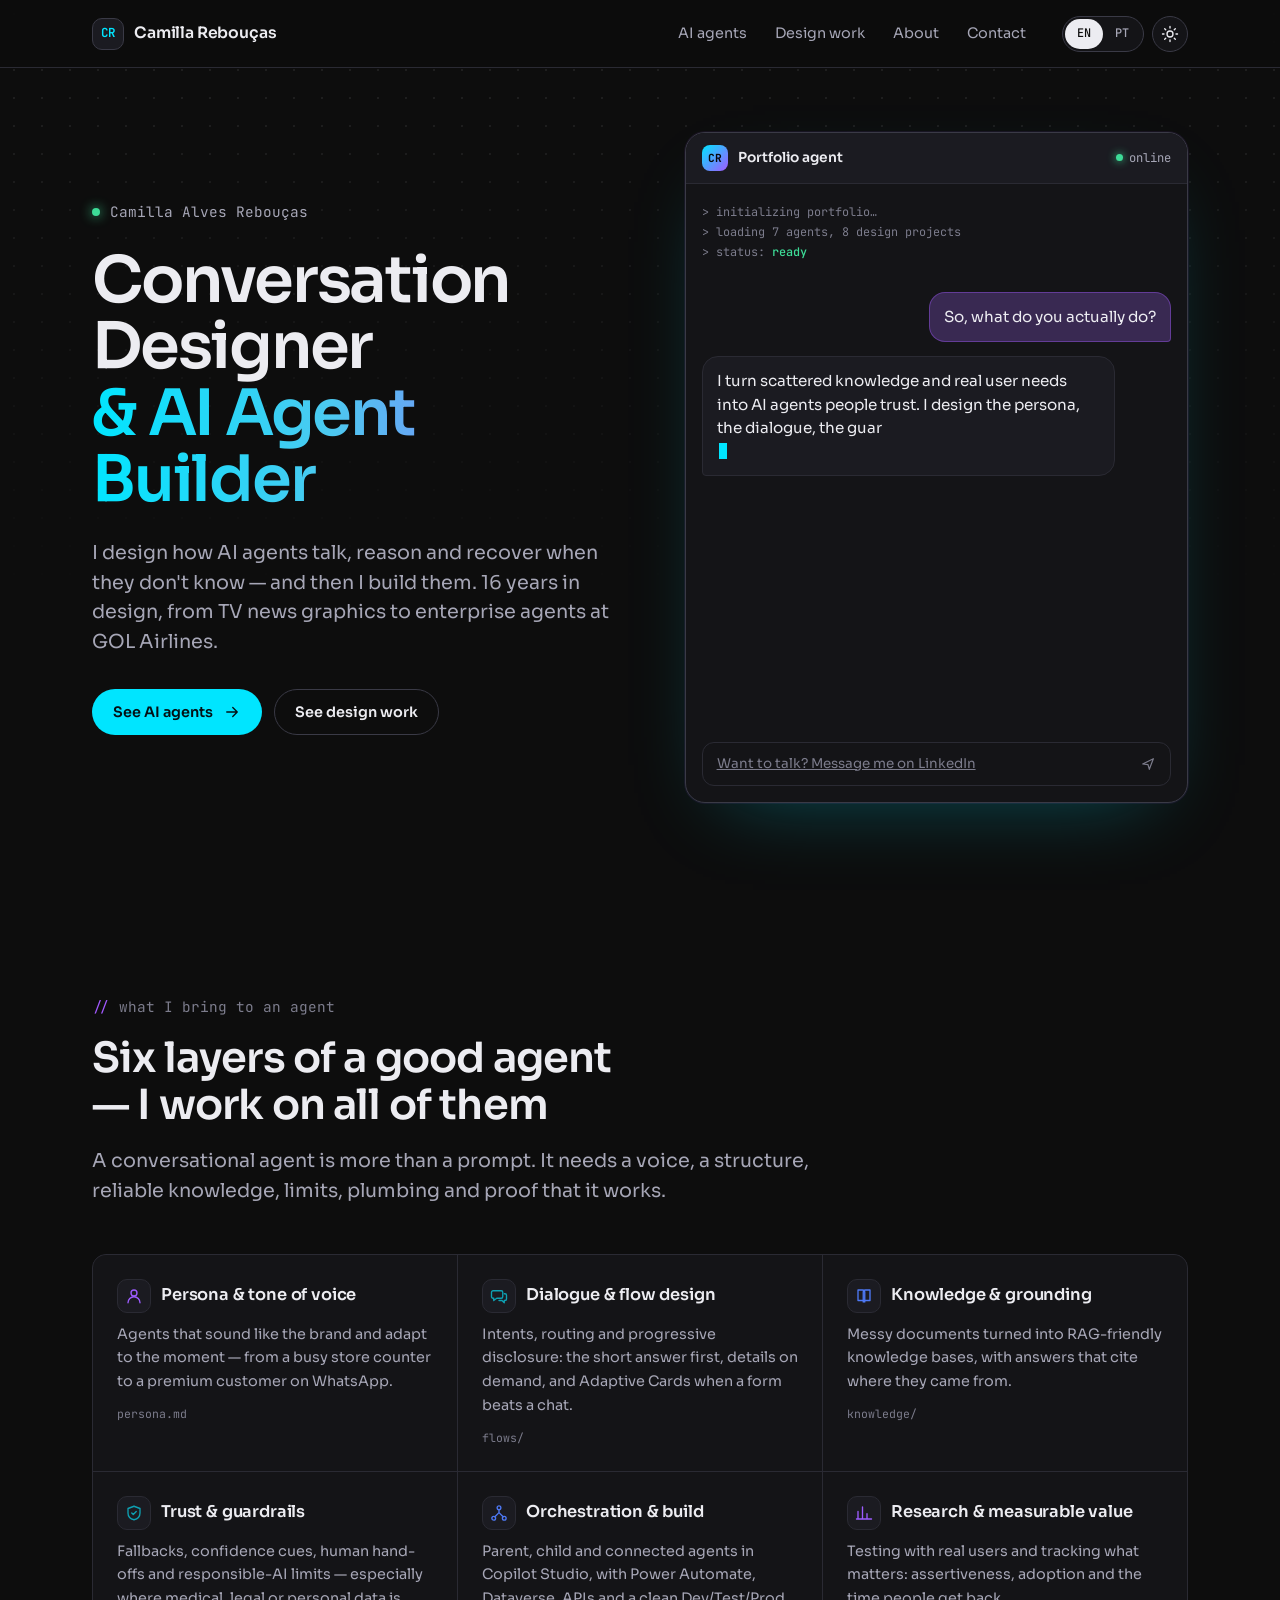
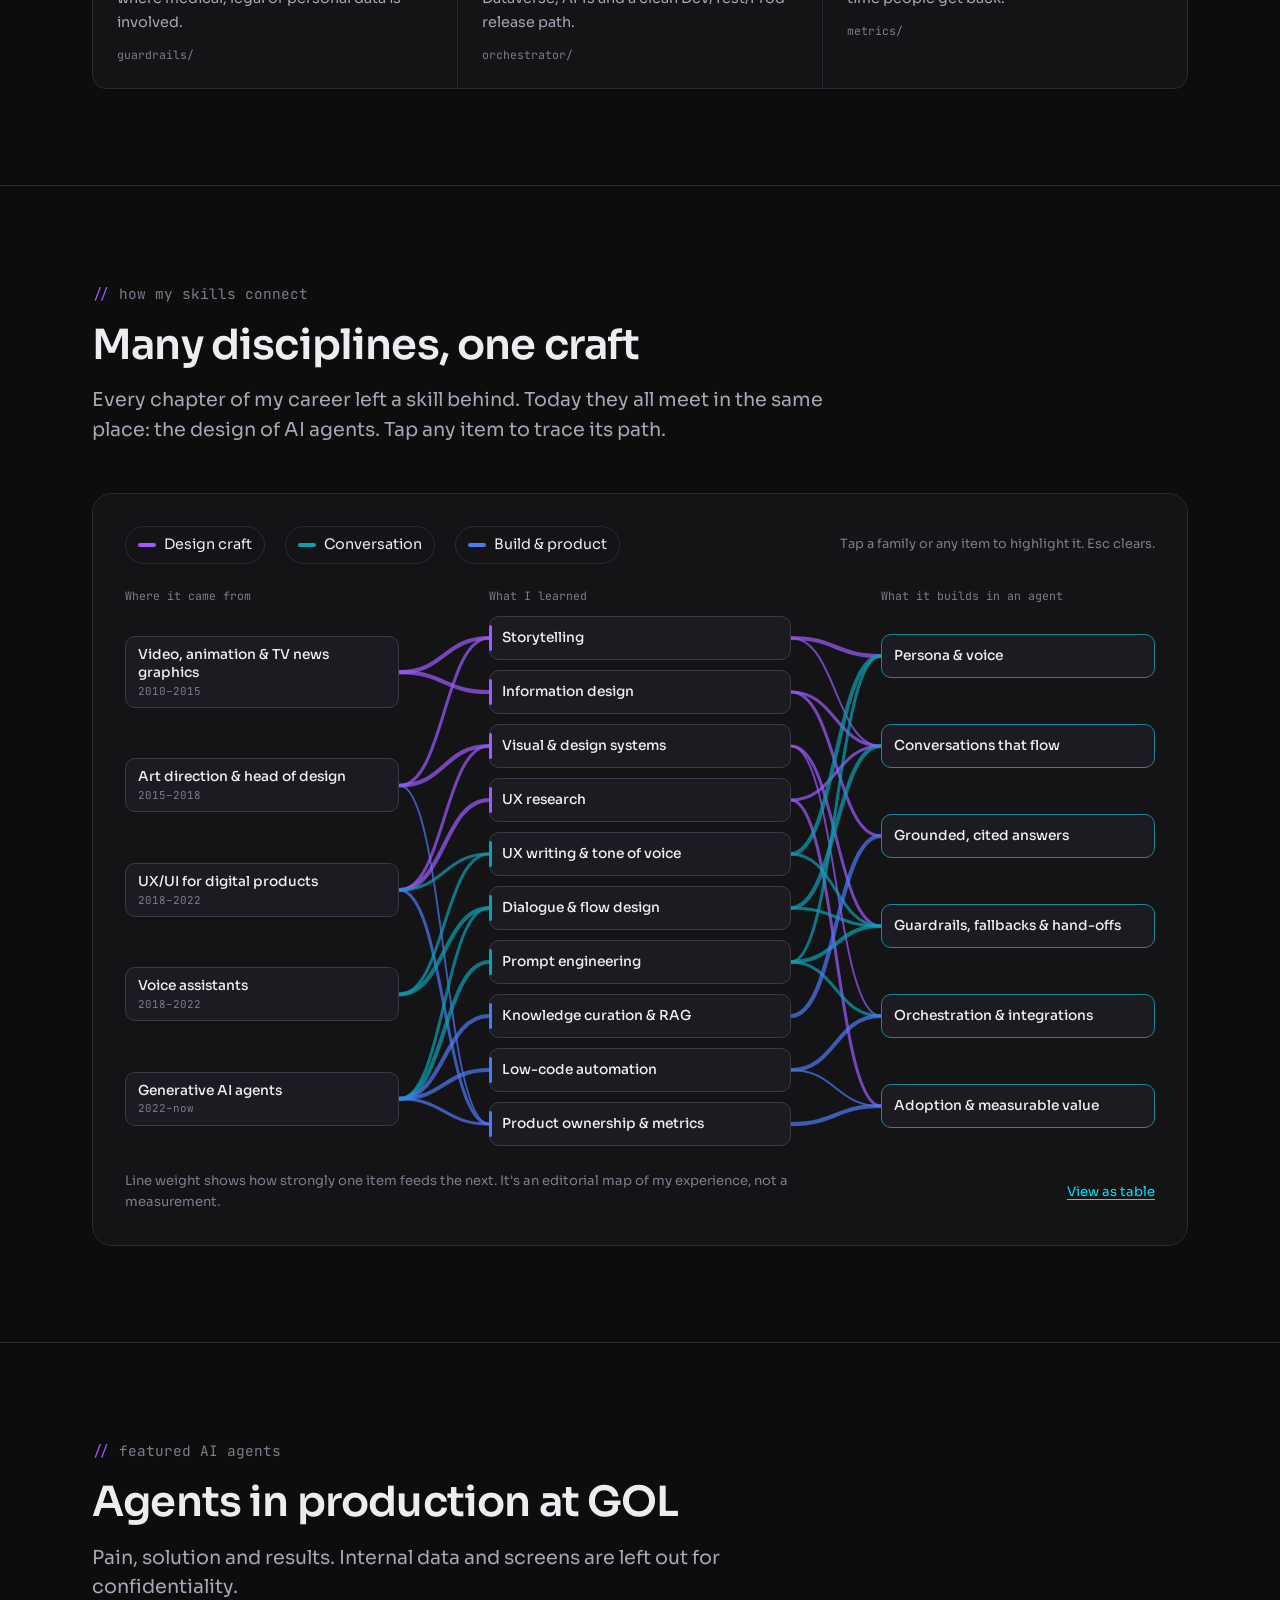
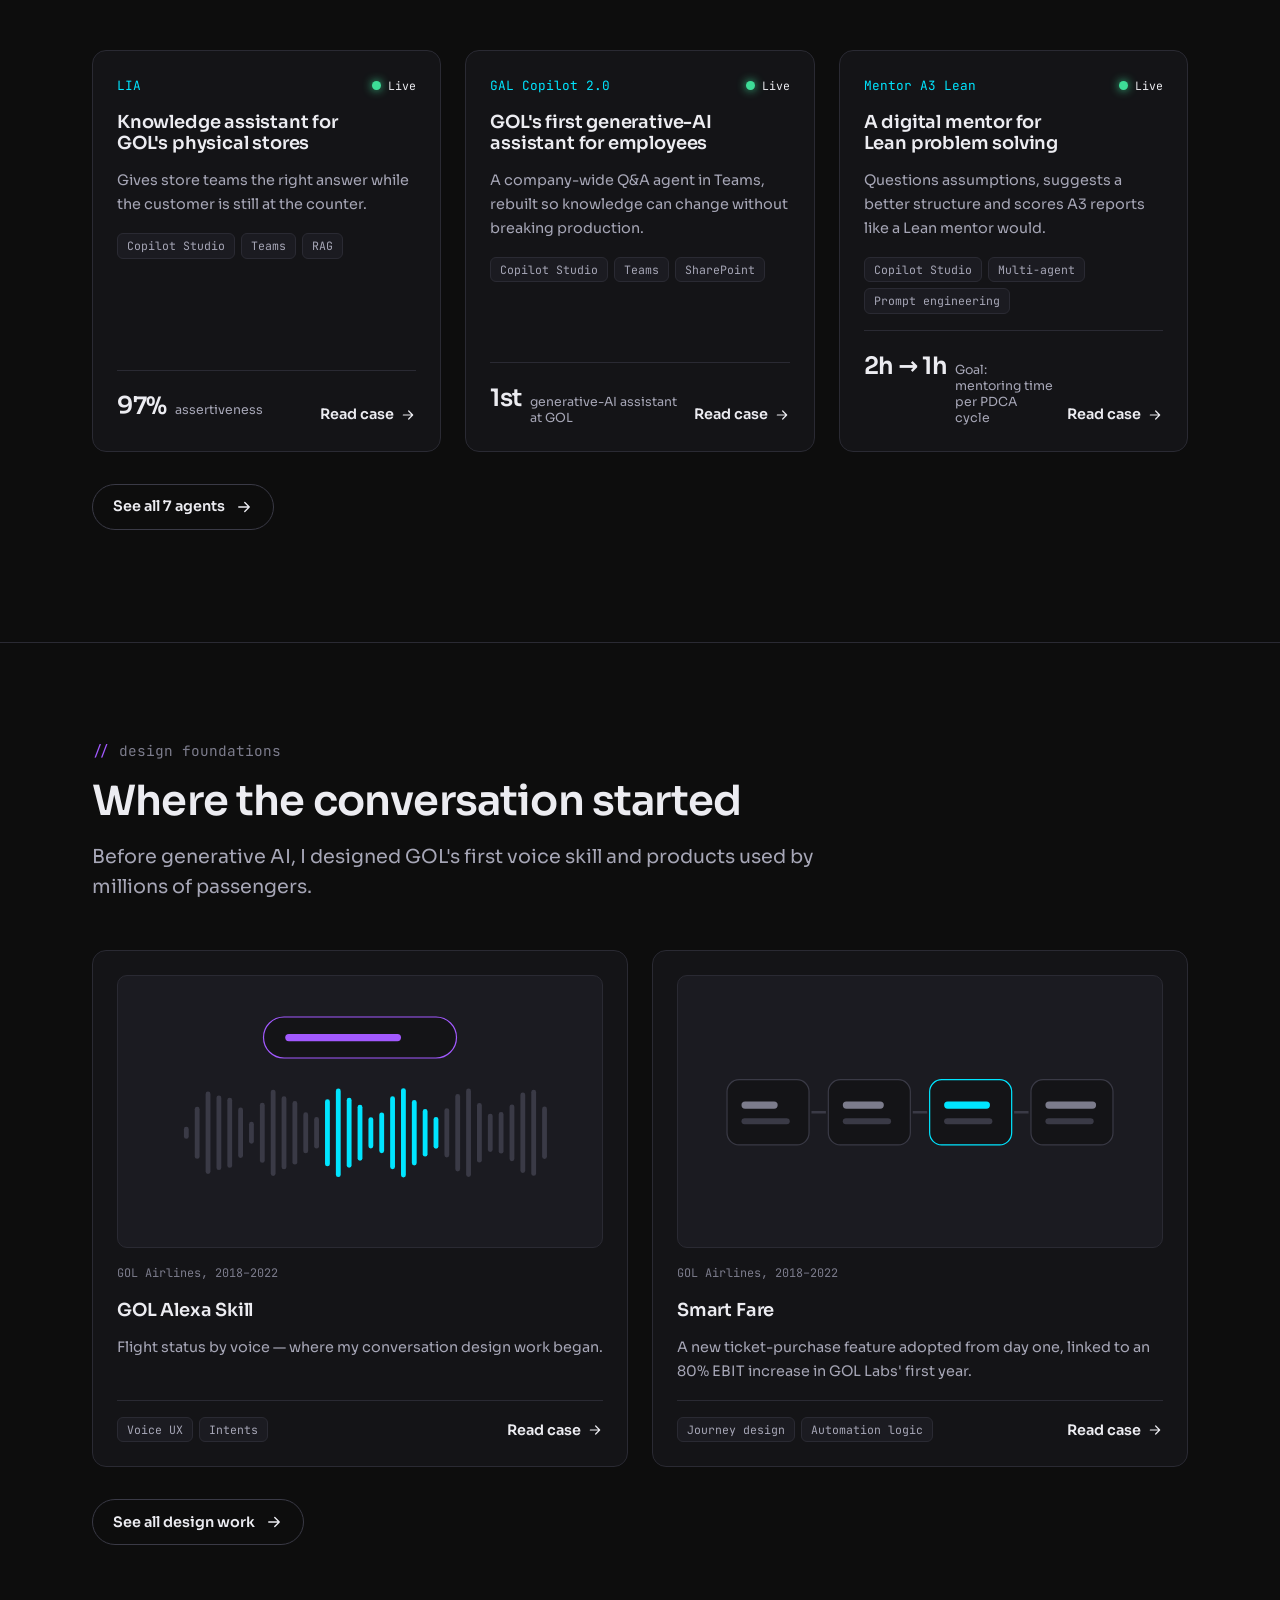
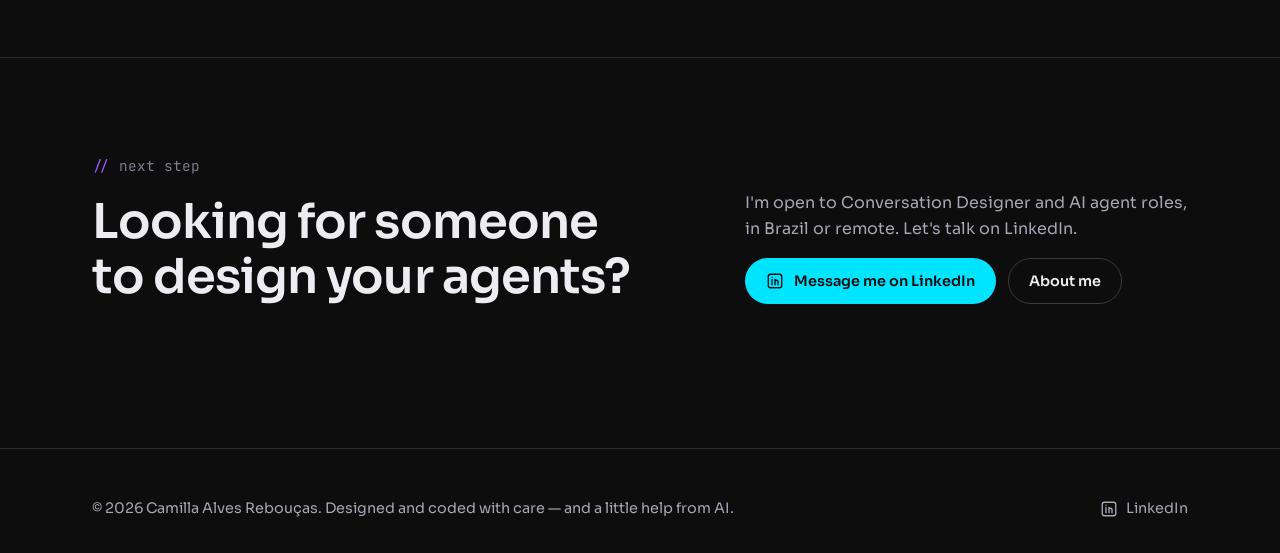
==== index.html @ d0b780d3 "Add files via upload" ====
<!doctype html>
<html lang="en">
<head>
  <meta charset="utf-8">
  <meta name="viewport" content="width=device-width, initial-scale=1">
  <title>Camilla Rebouças — Conversation Designer & AI Agent Builder</title>
  <meta name="description" content="Portfolio of Camilla Alves Rebouças: conversation design and enterprise AI agents — persona, dialogue, grounding, guardrails and measurable results.">
  <meta name="author" content="Camilla Alves Rebouças">
  <meta name="theme-color" content="#0D0D0D">
  <link rel="canonical" href="https://camomilla013.github.io/">
  <!-- Link preview (LinkedIn, WhatsApp, Slack) -->
  <meta property="og:type" content="website">
  <meta property="og:site_name" content="Camilla Rebouças">
  <meta property="og:title" content="Camilla Rebouças — Conversation Designer & AI Agent Builder">
  <meta property="og:description" content="Portfolio of Camilla Alves Rebouças: conversation design and enterprise AI agents — persona, dialogue, grounding, guardrails and measurable results.">
  <meta property="og:url" content="https://camomilla013.github.io/">
  <meta property="og:image" content="https://camomilla013.github.io/assets/img/og-image.png">
  <meta property="og:image:width" content="1200">
  <meta property="og:image:height" content="630">
  <meta name="twitter:card" content="summary_large_image">
  <link rel="icon" href="assets/img/favicon.svg" type="image/svg+xml">
  <link rel="preconnect" href="https://fonts.googleapis.com">
  <link rel="preconnect" href="https://fonts.gstatic.com" crossorigin>
  <link href="https://fonts.googleapis.com/css2?family=JetBrains+Mono:wght@400;500;600&family=Sora:wght@400;500;600;700&display=swap" rel="stylesheet">
  <link rel="stylesheet" href="assets/css/style.css">
  <!-- apply the saved theme before the page paints (dark is the default) -->
  <script>try{if(localStorage.getItem("theme")==="light")document.documentElement.dataset.theme="light"}catch(e){}</script>
</head>
<body data-page="home">
  <a class="skip-link" href="#main" data-i18n="ui.skip">Skip to content</a>
  <header id="site-header" class="site-header"></header>
  <main id="main">

    <!-- HERO: the portfolio introduces itself as a conversation -->
    <section class="hero" aria-labelledby="hero-title">
      <div class="container">
        <div>
          <p class="hero__name"><span class="dot" aria-hidden="true"></span>Camilla Alves Rebouças</p>
          <h1 id="hero-title"><span data-i18n="hero.l1">Conversation Designer</span> <span class="line2" data-i18n="hero.l2">&amp; AI Agent Builder</span></h1>
          <p class="hero__lede" data-i18n="hero.lede">I design how AI agents talk, reason and recover when they don't know — and then I build them. 16 years in design, from TV news graphics to enterprise agents at GOL Airlines.</p>
          <div class="btn-row">
            <a class="btn btn--primary" href="agents.html" data-internal><span data-i18n="hero.cta1">See AI agents</span> <svg aria-hidden="true" viewBox="0 0 24 24" fill="none" stroke="currentColor" stroke-width="1.8" stroke-linecap="round" stroke-linejoin="round"><use href="#i-arrow"/></svg></a>
            <a class="btn btn--ghost" href="work.html" data-internal><span data-i18n="hero.cta2">See design work</span></a>
          </div>
        </div>

        <div class="chat" role="figure" aria-labelledby="chat-caption">
          <p id="chat-caption" class="sr-only" data-i18n="chat.caption">A sample conversation in which the portfolio's agent introduces Camilla.</p>
          <div class="chat__bar">
            <span class="chat__avatar" aria-hidden="true">CR</span>
            <span class="chat__title" data-i18n="chat.title">Portfolio agent</span>
            <span class="chat__online" data-i18n="chat.online">online</span>
          </div>
          <div class="chat__body">
            <p class="chat__sys">&gt; <span data-i18n="chat.sys1">initializing portfolio…</span><br>&gt; <span data-i18n="chat.sys2">loading 7 agents, 8 design projects</span><br>&gt; status: <b>ready</b></p>
            <div class="msg msg--user" data-step="1"><p data-i18n="chat.q">So, what do you actually do?</p></div>
            <div class="msg msg--agent" data-step="2"><p data-stream data-i18n="chat.a">I turn scattered knowledge and real user needs into AI agents people trust. I design the persona, the dialogue, the guardrails and the metrics — then I build it in Copilot Studio.</p></div>
            <dl class="trace" data-step="3" aria-label="Conversation trace">
              <dt>intent</dt><dd>about_camilla</dd>
              <dt>confidence</dt><dd>0.97</dd>
              <dt data-i18n="chat.grounded">grounded in</dt><dd data-i18n="chat.groundedV">7 agents, 16 years of design</dd>
              <dt>fallback</dt><dd class="ok" data-i18n="chat.fallback">not needed ✓</dd>
            </dl>
          </div>
          <div class="chips" data-step="4" aria-label="Suggested replies" data-i18n-attr="aria-label:chat.chipsLabel">
            <a class="chip" href="agents.html" data-internal data-i18n="chat.chip1">Show me the agents</a>
            <a class="chip" href="#skills" data-i18n="chat.chip2">How do your skills connect?</a>
            <a class="chip" href="about.html" data-internal data-i18n="chat.chip3">Tell me your story</a>
          </div>
          <a class="chat__input" href="https://www.linkedin.com/in/careboucas" target="_blank" rel="noopener"><span data-i18n="chat.input">Want to talk? Message me on LinkedIn</span><svg aria-hidden="true" viewBox="0 0 24 24" fill="none" stroke="currentColor" stroke-width="1.8" stroke-linecap="round" stroke-linejoin="round"><use href="#i-send"/></svg></a>
        </div>
      </div>
    </section>

    <!-- WHAT I BRING -->
    <section class="section" aria-labelledby="caps-title">
      <div class="container">
        <div class="section-head">
          <span class="comment" data-i18n="caps.label">what I bring to an agent</span>
          <h2 id="caps-title" data-i18n="caps.title">Six layers of a good agent — I work on all of them</h2>
          <p data-i18n="caps.lede">A conversational agent is more than a prompt. It needs a voice, a structure, reliable knowledge, limits, plumbing and proof that it works.</p>
        </div>
        <div class="caps">
          <div class="cap">
            <div class="cap__head"><span class="cap__icon" style="color:var(--viz-craft)"><svg aria-hidden="true" viewBox="0 0 24 24" fill="none" stroke="currentColor" stroke-width="1.8" stroke-linecap="round" stroke-linejoin="round"><use href="#i-persona"/></svg></span><h3 data-i18n="cap.persona">Persona & tone of voice</h3></div>
            <p data-i18n="cap.persona.t">Agents that sound like the brand and adapt to the moment — from a busy store counter to a premium customer on WhatsApp.</p>
            <code>persona.md</code>
          </div>
          <div class="cap">
            <div class="cap__head"><span class="cap__icon" style="color:var(--viz-talk)"><svg aria-hidden="true" viewBox="0 0 24 24" fill="none" stroke="currentColor" stroke-width="1.8" stroke-linecap="round" stroke-linejoin="round"><use href="#i-dialog"/></svg></span><h3 data-i18n="cap.dialog">Dialogue & flow design</h3></div>
            <p data-i18n="cap.dialog.t">Intents, routing and progressive disclosure: the short answer first, details on demand, and Adaptive Cards when a form beats a chat.</p>
            <code>flows/</code>
          </div>
          <div class="cap">
            <div class="cap__head"><span class="cap__icon" style="color:var(--viz-build)"><svg aria-hidden="true" viewBox="0 0 24 24" fill="none" stroke="currentColor" stroke-width="1.8" stroke-linecap="round" stroke-linejoin="round"><use href="#i-book"/></svg></span><h3 data-i18n="cap.ground">Knowledge & grounding</h3></div>
            <p data-i18n="cap.ground.t">Messy documents turned into RAG-friendly knowledge bases, with answers that cite where they came from.</p>
            <code>knowledge/</code>
          </div>
          <div class="cap">
            <div class="cap__head"><span class="cap__icon" style="color:var(--viz-talk)"><svg aria-hidden="true" viewBox="0 0 24 24" fill="none" stroke="currentColor" stroke-width="1.8" stroke-linecap="round" stroke-linejoin="round"><use href="#i-shield"/></svg></span><h3 data-i18n="cap.trust">Trust & guardrails</h3></div>
            <p data-i18n="cap.trust.t">Fallbacks, confidence cues, human hand-offs and responsible-AI limits — especially where medical, legal or personal data is involved.</p>
            <code>guardrails/</code>
          </div>
          <div class="cap">
            <div class="cap__head"><span class="cap__icon" style="color:var(--viz-build)"><svg aria-hidden="true" viewBox="0 0 24 24" fill="none" stroke="currentColor" stroke-width="1.8" stroke-linecap="round" stroke-linejoin="round"><use href="#i-nodes"/></svg></span><h3 data-i18n="cap.orch">Orchestration & build</h3></div>
            <p data-i18n="cap.orch.t">Parent, child and connected agents in Copilot Studio, with Power Automate, Dataverse, APIs and a clean Dev/Test/Prod release path.</p>
            <code>orchestrator/</code>
          </div>
          <div class="cap">
            <div class="cap__head"><span class="cap__icon" style="color:var(--viz-craft)"><svg aria-hidden="true" viewBox="0 0 24 24" fill="none" stroke="currentColor" stroke-width="1.8" stroke-linecap="round" stroke-linejoin="round"><use href="#i-chart"/></svg></span><h3 data-i18n="cap.value">Research & measurable value</h3></div>
            <p data-i18n="cap.value.t">Testing with real users and tracking what matters: assertiveness, adoption and the time people get back.</p>
            <code>metrics/</code>
          </div>
        </div>
      </div>
    </section>

    <!-- SKILLS INFOGRAPHIC -->
    <section class="section" id="skills" aria-labelledby="skills-title">
      <div class="container">
        <div class="section-head">
          <span class="comment" data-i18n="skills.label">how my skills connect</span>
          <h2 id="skills-title" data-i18n="skills.title">Many disciplines, one craft</h2>
          <p data-i18n="skills.lede">Every chapter of my career left a skill behind. Today they all meet in the same place: the design of AI agents. Tap any item to trace its path.</p>
        </div>
        <div class="flow-wrap" id="skills-flow"></div>
      </div>
    </section>

    <!-- FEATURED AGENTS -->
    <section class="section" aria-labelledby="fa-title">
      <div class="container">
        <div class="section-head">
          <span class="comment" data-i18n="fa.label">featured AI agents</span>
          <h2 id="fa-title" data-i18n="fa.title">Agents in production at GOL</h2>
          <p data-i18n="fa.lede">Pain, solution and results. Internal data and screens are left out for confidentiality.</p>
        </div>
        <div class="grid grid--3" id="featured-agents"></div>
        <p style="margin-top:var(--s4)"><a class="btn btn--ghost" href="agents.html" data-internal><span data-i18n="fa.all">See all 7 agents</span> <svg aria-hidden="true" viewBox="0 0 24 24" fill="none" stroke="currentColor" stroke-width="1.8" stroke-linecap="round" stroke-linejoin="round"><use href="#i-arrow"/></svg></a></p>
      </div>
    </section>

    <!-- FEATURED DESIGN WORK -->
    <section class="section" aria-labelledby="fw-title">
      <div class="container">
        <div class="section-head">
          <span class="comment" data-i18n="fw.label">design foundations</span>
          <h2 id="fw-title" data-i18n="fw.title">Where the conversation started</h2>
          <p data-i18n="fw.lede">Before generative AI, I designed GOL's first voice skill and products used by millions of passengers.</p>
        </div>
        <div class="grid grid--2" id="featured-work"></div>
        <p style="margin-top:var(--s4)"><a class="btn btn--ghost" href="work.html" data-internal><span data-i18n="fw.all">See all design work</span> <svg aria-hidden="true" viewBox="0 0 24 24" fill="none" stroke="currentColor" stroke-width="1.8" stroke-linecap="round" stroke-linejoin="round"><use href="#i-arrow"/></svg></a></p>
      </div>
    </section>

    <!-- FINAL CTA -->
    <section class="section" aria-labelledby="cta-title">
      <div class="container cta-band">
        <div>
          <span class="comment" data-i18n="cta.label">next step</span>
          <h2 id="cta-title" data-i18n="cta.title">Looking for someone to design your agents?</h2>
        </div>
        <div>
          <p class="muted" data-i18n="cta.text">I'm open to Conversation Designer and AI agent roles, in Brazil or remote. Let's talk on LinkedIn.</p>
          <div class="btn-row">
            <a class="btn btn--primary" href="https://www.linkedin.com/in/careboucas" target="_blank" rel="noopener"><svg aria-hidden="true" viewBox="0 0 24 24" fill="none" stroke="currentColor" stroke-width="1.8" stroke-linecap="round" stroke-linejoin="round"><use href="#i-linkedin"/></svg> <span data-i18n="cta.btn">Message me on LinkedIn</span></a>
            <a class="btn btn--ghost" href="about.html" data-internal data-i18n="cta.about">About me</a>
          </div>
        </div>
      </div>
    </section>
  </main>
  <footer id="site-footer" class="site-footer"></footer>

  <script src="assets/js/data.js" defer></script>
  <script src="assets/js/i18n.js" defer></script>
  <script src="assets/js/skills-flow.js" defer></script>
  <script src="assets/js/main.js" defer></script>
</body>
</html>
---- assets/css/style.css ----
/* ==========================================================================
   Camilla Rebouças — Portfolio design system
   1. Tokens (color, type, spacing)   5. Chat / hero
   2. Base & typography               6. Cards & status
   3. Layout                          7. Data visualization
   4. Header, footer, buttons         8. Case pages, about, contact
   ========================================================================== */

/* 1. TOKENS ---------------------------------------------------------------- */
:root {
  color-scheme: dark;
  /* Surfaces */
  --bg: #0D0D0D;
  --surface: #141417;
  --surface-2: #1B1B21;
  --line: #2A2A33;
  --line-strong: #3A3A46;
  /* Ink */
  --text: #ECECF1;
  --muted: #A6A6B6;
  --faint: #7C7C8C;
  /* Neon accents (UI) */
  --blue: #4CC9F0;
  --purple: #A259FF;
  --cyan: #00E5FF;
  --accent: var(--cyan);
  --on-accent: #041014;
  /* Data-viz series (validated for color-vision deficiency) */
  --viz-craft: #9D5CFF;
  --viz-talk: #0EA0B2;
  --viz-build: #4E79F5;
  /* Status (always shown with a label and a shape) */
  --st-live: #3DDC97;
  --st-testing: #FFC857;
  --st-building: #8FA3FF;
  --st-planned: #A6A6B6;
  /* Glow */
  --glow: 0 0 0 1px rgba(0, 229, 255, .35), 0 0 28px -6px rgba(0, 229, 255, .45);
  --glow-purple: 0 0 0 1px rgba(162, 89, 255, .4), 0 0 28px -6px rgba(162, 89, 255, .5);

  /* Type */
  --font: "Sora", system-ui, -apple-system, "Segoe UI", sans-serif;
  --mono: "JetBrains Mono", ui-monospace, "Cascadia Code", Consolas, monospace;
  --fs-xs: .78rem;
  --fs-sm: .9rem;
  --fs-base: 1rem;
  --fs-md: 1.2rem;
  --fs-lg: 1.5rem;
  --fs-xl: clamp(1.9rem, 1.4rem + 2vw, 2.6rem);
  --fs-hero: clamp(2.3rem, 1.5rem + 3.6vw, 4rem);

  /* Spacing (8pt scale) */
  --s1: .5rem; --s2: 1rem; --s3: 1.5rem; --s4: 2rem; --s5: 3rem; --s6: 4rem; --s7: 6rem;
  --radius: 14px;
  --radius-sm: 8px;
  --maxw: 1160px;
  --header-h: 68px;
}

/* Light theme — chosen with the toggle, or by the OS when nothing was chosen */
:root[data-theme="light"] {
  color-scheme: light;
  --bg: #F5F6FA;
  --surface: #FFFFFF;
  --surface-2: #EEF0F6;
  --line: #DCDEE8;
  --line-strong: #C4C7D6;
  --text: #14141A;
  --muted: #4E5064;
  --faint: #6A6C80;
  --blue: #0A7EA8;
  --purple: #7B3FE0;
  --cyan: #00808F;
  --on-accent: #FFFFFF;
  --viz-craft: #7B3FE0;
  --viz-talk: #00919F;
  --viz-build: #3360E0;
  --st-live: #138A55;
  --st-testing: #A86A00;
  --st-building: #3D55C9;
  --st-planned: #6A6C80;
  --glow: 0 0 0 1px rgba(0, 128, 143, .35), 0 10px 30px -12px rgba(0, 128, 143, .35);
  --glow-purple: 0 0 0 1px rgba(123, 63, 224, .35), 0 10px 30px -12px rgba(123, 63, 224, .35);
}

/* 2. BASE ------------------------------------------------------------------ */
*, *::before, *::after { box-sizing: border-box; }
html { -webkit-text-size-adjust: 100%; scroll-behavior: smooth; scroll-padding-top: calc(var(--header-h) + 16px); }
body {
  margin: 0;
  background: var(--bg);
  color: var(--text);
  font-family: var(--font);
  font-size: var(--fs-base);
  line-height: 1.65;
  font-weight: 400;
  -webkit-font-smoothing: antialiased;
  text-rendering: optimizeLegibility;
}
/* faint dot grid — the "dashboard canvas" behind every page */
body::before {
  content: "";
  position: fixed; inset: 0; z-index: -1; pointer-events: none;
  background-image: radial-gradient(color-mix(in srgb, var(--text) 9%, transparent) 1px, transparent 1px);
  background-size: 28px 28px;
  mask-image: linear-gradient(to bottom, #000 0, transparent 70vh);
}
img, svg { display: block; max-width: 100%; }
a { color: inherit; }
p { margin: 0 0 var(--s2); max-width: 68ch; }
h1, h2, h3, h4 { margin: 0; line-height: 1.15; font-weight: 600; letter-spacing: -.02em; text-wrap: balance; }
h1 { font-size: var(--fs-hero); letter-spacing: -.035em; line-height: 1.04; }
h2 { font-size: var(--fs-xl); }
h3 { font-size: var(--fs-md); letter-spacing: -.01em; }
code, .mono { font-family: var(--mono); font-size: .88em; }
::selection { background: color-mix(in srgb, var(--cyan) 35%, transparent); }
:focus-visible { outline: 2px solid var(--cyan); outline-offset: 3px; border-radius: 4px; }
.sr-only { position: absolute; width: 1px; height: 1px; overflow: hidden; clip: rect(0 0 0 0); white-space: nowrap; }
.skip-link { position: absolute; left: 16px; top: -60px; z-index: 100; background: var(--cyan); color: var(--on-accent); padding: 8px 14px; border-radius: 8px; font-weight: 600; text-decoration: none; }
.skip-link:focus { top: 12px; }
.muted { color: var(--muted); }

/* 3. LAYOUT ---------------------------------------------------------------- */
.container { width: 100%; max-width: var(--maxw); margin-inline: auto; padding-inline: 16px; }
@media (min-width: 720px) { .container { padding-inline: 32px; } }
main { display: block; }
.section { padding-block: var(--s6); }
.section + .section { border-top: 1px solid var(--line); }
@media (min-width: 900px) { .section { padding-block: var(--s7); } }

.section-head { margin-bottom: var(--s5); max-width: 760px; }
.section-head h2 { margin-bottom: var(--s2); }
.section-head p { color: var(--muted); font-size: var(--fs-md); line-height: 1.55; margin: 0; }
/* code-comment section label (from the brief) */
.comment {
  display: block; margin-bottom: var(--s2);
  font-family: var(--mono); font-size: var(--fs-sm); color: var(--faint);
}
.comment::before { content: "// "; color: var(--purple); }

.grid { display: grid; gap: var(--s3); }
@media (min-width: 720px) { .grid--2 { grid-template-columns: repeat(2, 1fr); } .grid--3 { grid-template-columns: repeat(2, 1fr); } }
@media (min-width: 1000px) { .grid--3 { grid-template-columns: repeat(3, 1fr); } }

.page-hero { padding-top: calc(var(--s6) + 8px); padding-bottom: var(--s5); }
.page-hero h1 { font-size: clamp(2.1rem, 1.5rem + 2.6vw, 3.4rem); margin-bottom: var(--s3); max-width: 18ch; }
.page-hero p { font-size: var(--fs-md); color: var(--muted); max-width: 60ch; }

/* 4. HEADER / FOOTER / BUTTONS -------------------------------------------- */
.site-header {
  position: sticky; top: 0; z-index: 50;
  height: var(--header-h);
  background: color-mix(in srgb, var(--bg) 82%, transparent);
  backdrop-filter: blur(14px) saturate(140%);
  -webkit-backdrop-filter: blur(14px) saturate(140%);
  border-bottom: 1px solid var(--line);
}
.site-header .container { height: 100%; display: flex; align-items: center; gap: var(--s3); }
.brand { display: inline-flex; align-items: center; gap: 10px; text-decoration: none; font-weight: 600; letter-spacing: -.01em; white-space: nowrap; }
.brand__mark {
  width: 32px; height: 32px; border-radius: 10px; display: grid; place-items: center;
  font-family: var(--mono); font-size: .78rem; font-weight: 600;
  background: var(--surface-2); border: 1px solid var(--line-strong); color: var(--cyan);
}
.brand__name { font-size: .98rem; }
.nav { margin-left: auto; display: flex; align-items: center; gap: 4px; }
.nav a {
  position: relative; text-decoration: none; color: var(--muted); font-size: var(--fs-sm);
  padding: 8px 12px; border-radius: 8px; transition: color .2s, background .2s;
}
.nav a:hover { color: var(--text); background: var(--surface-2); }
.nav a[aria-current="page"] { color: var(--text); }
.nav a[aria-current="page"]::after {
  content: ""; position: absolute; left: 12px; right: 12px; bottom: 2px; height: 2px; border-radius: 2px;
  background: var(--cyan); box-shadow: 0 0 10px var(--cyan);
}
.header-tools { display: flex; align-items: center; gap: 8px; }
.seg {
  display: inline-flex; border: 1px solid var(--line-strong); border-radius: 999px; padding: 2px; background: var(--surface);
}
.seg button {
  font: 500 .74rem/1 var(--mono); color: var(--muted); background: none; border: 0; cursor: pointer;
  padding: 7px 10px; border-radius: 999px; min-width: 38px; min-height: 30px;
}
.seg button[aria-pressed="true"] { background: var(--text); color: var(--bg); }
.icon-btn {
  width: 36px; height: 36px; display: grid; place-items: center; cursor: pointer;
  border: 1px solid var(--line-strong); border-radius: 999px; background: var(--surface); color: var(--text);
}
.icon-btn:hover { border-color: var(--cyan); }
.icon-btn svg { width: 18px; height: 18px; }
.menu-btn { display: none; }

@media (max-width: 860px) {
  .menu-btn { display: grid; }
  .nav {
    position: fixed; inset: var(--header-h) 0 auto 0; margin: 0;
    flex-direction: column; align-items: stretch; gap: 0;
    padding: 8px 16px 20px; background: var(--bg); border-bottom: 1px solid var(--line);
    transform: translateY(-8px); opacity: 0; visibility: hidden; transition: .2s ease;
  }
  .nav.is-open { transform: none; opacity: 1; visibility: visible; }
  .nav a { padding: 14px 8px; font-size: var(--fs-base); border-bottom: 1px solid var(--line); border-radius: 0; }
  .nav a[aria-current="page"]::after { left: 8px; right: auto; width: 24px; bottom: 6px; }
  .header-tools { margin-left: auto; }
}
@media (max-width: 380px) { .brand__name { display: none; } }

.site-footer { border-top: 1px solid var(--line); padding-block: var(--s5) var(--s4); margin-top: var(--s5); color: var(--muted); font-size: var(--fs-sm); }
.site-footer .container { display: flex; flex-wrap: wrap; gap: var(--s3); align-items: center; justify-content: space-between; }
.site-footer p { margin: 0; }
.footer-links { display: flex; gap: var(--s2); flex-wrap: wrap; }
.footer-links a { text-decoration: none; display: inline-flex; gap: 8px; align-items: center; }
.footer-links a:hover { color: var(--cyan); }
.footer-links svg { width: 18px; height: 18px; }

.btn {
  display: inline-flex; align-items: center; justify-content: center; gap: 10px;
  min-height: 46px; padding: 12px 20px; border-radius: 999px;
  font: 600 var(--fs-sm)/1 var(--font); text-decoration: none; cursor: pointer;
  border: 1px solid transparent; transition: box-shadow .2s, transform .2s, border-color .2s, background .2s;
}
.btn svg { width: 18px; height: 18px; flex: none; }
.btn--primary { background: var(--cyan); color: var(--on-accent); }
.btn--primary:hover { box-shadow: 0 0 0 4px color-mix(in srgb, var(--cyan) 22%, transparent), 0 0 30px -4px var(--cyan); }
.btn--ghost { border-color: var(--line-strong); color: var(--text); background: transparent; }
.btn--ghost:hover { border-color: var(--purple); box-shadow: var(--glow-purple); }
.btn-row { display: flex; flex-wrap: wrap; gap: 12px; }

.tag {
  display: inline-flex; align-items: center; font-family: var(--mono); font-size: .72rem; line-height: 1;
  padding: 6px 9px; border-radius: 6px; color: var(--muted); background: var(--surface-2); border: 1px solid var(--line);
}
.tags { display: flex; flex-wrap: wrap; gap: 6px; }

/* 5. CHAT HERO ------------------------------------------------------------- */
.hero { padding-block: var(--s5) var(--s6); }
.hero .container { display: grid; gap: var(--s5); align-items: center; }
@media (min-width: 960px) {
  .hero { padding-block: var(--s6) var(--s7); }
  .hero .container { grid-template-columns: 1.05fr 1fr; gap: var(--s6); }
}
.hero__name { font-family: var(--mono); font-size: var(--fs-sm); color: var(--muted); margin-bottom: var(--s3); display: flex; align-items: center; gap: 10px; }
.hero__name .dot { width: 8px; height: 8px; border-radius: 50%; background: var(--st-live); box-shadow: 0 0 12px var(--st-live); }
.hero h1 { margin-bottom: var(--s3); }
.hero h1 .line2 {
  display: block;
  background: linear-gradient(90deg, var(--cyan), var(--blue) 45%, var(--purple));
  -webkit-background-clip: text; background-clip: text; color: transparent;
}
.hero__lede { font-size: var(--fs-md); color: var(--muted); max-width: 46ch; margin-bottom: var(--s4); line-height: 1.55; }

.chat {
  position: relative;
  background: var(--surface); border: 1px solid var(--line-strong); border-radius: 20px;
  box-shadow: 0 30px 80px -40px rgba(0, 229, 255, .35), 0 0 0 1px rgba(162, 89, 255, .08);
  overflow: hidden;
}
.chat__bar {
  display: flex; align-items: center; gap: 10px; padding: 12px 16px;
  border-bottom: 1px solid var(--line); background: var(--surface-2);
  font-family: var(--mono); font-size: .76rem; color: var(--muted);
}
.chat__avatar { width: 26px; height: 26px; border-radius: 8px; background: linear-gradient(135deg, var(--cyan), var(--purple)); display: grid; place-items: center; color: #08080B; font-weight: 700; font-size: .7rem; }
.chat__title { color: var(--text); font-family: var(--font); font-weight: 600; font-size: .86rem; }
.chat__online { margin-left: auto; display: inline-flex; align-items: center; gap: 6px; }
.chat__online::before { content: ""; width: 7px; height: 7px; border-radius: 50%; background: var(--st-live); box-shadow: 0 0 8px var(--st-live); }
.chat__body { padding: 18px 16px 8px; display: flex; flex-direction: column; gap: 14px; min-height: 360px; }
.chat__sys { font-family: var(--mono); font-size: .74rem; color: var(--faint); line-height: 1.7; }
.chat__sys b { color: var(--st-live); font-weight: 500; }
.msg { max-width: 88%; padding: 12px 14px; border-radius: 16px; font-size: .95rem; line-height: 1.55; }
.msg p { margin: 0; }
.msg--user { align-self: flex-end; background: color-mix(in srgb, var(--purple) 22%, var(--surface-2)); border: 1px solid color-mix(in srgb, var(--purple) 40%, transparent); border-bottom-right-radius: 4px; }
.msg--agent { align-self: flex-start; background: var(--surface-2); border: 1px solid var(--line); border-bottom-left-radius: 4px; }
.caret { display: inline-block; width: 8px; height: 1.05em; margin-left: 2px; vertical-align: -2px; background: var(--cyan); animation: blink 1s steps(1) infinite; }
@keyframes blink { 50% { opacity: 0; } }
.trace {
  font-family: var(--mono); font-size: .72rem; color: var(--muted);
  border: 1px dashed var(--line-strong); border-radius: 10px; padding: 10px 12px;
  display: grid; grid-template-columns: auto 1fr; gap: 2px 12px; align-self: stretch;
}
.trace dt { color: var(--faint); }
.trace dd { margin: 0; color: var(--text); }
.trace .ok { color: var(--st-live); }
.chips { display: flex; flex-wrap: wrap; gap: 8px; padding: 6px 16px 18px; }
.chip {
  display: inline-flex; align-items: center; gap: 8px; text-decoration: none;
  font-size: .84rem; font-weight: 500; padding: 9px 14px; border-radius: 999px; min-height: 40px;
  border: 1px solid color-mix(in srgb, var(--cyan) 55%, transparent); color: var(--text);
  background: color-mix(in srgb, var(--cyan) 8%, transparent);
  transition: background .2s, box-shadow .2s;
}
.chip:hover { background: color-mix(in srgb, var(--cyan) 18%, transparent); box-shadow: var(--glow); }
.chat [data-step] { transition: opacity .35s ease, transform .35s ease; }
.chat [data-step].is-hidden { opacity: 0; transform: translateY(6px); }
.chat__input {
  display: flex; align-items: center; gap: 10px; margin: 0 16px 16px; padding: 10px 14px;
  border: 1px solid var(--line); border-radius: 12px; color: var(--faint); font-size: .84rem;
}
.chat__input span { flex: 1; }
.chat__input svg { width: 16px; height: 16px; }

/* 6. CARDS & STATUS -------------------------------------------------------- */
.card {
  position: relative; display: flex; flex-direction: column; gap: var(--s2);
  padding: var(--s3); border-radius: var(--radius);
  background: var(--surface); border: 1px solid var(--line);
  text-decoration: none; color: inherit;
  transition: border-color .25s, box-shadow .25s, transform .25s;
}
a.card:hover { border-color: color-mix(in srgb, var(--cyan) 60%, transparent); box-shadow: var(--glow); transform: translateY(-2px); }
a.card:hover .card__go { color: var(--cyan); transform: translateX(3px); }
.card h3 { font-size: 1.12rem; }
.card p { color: var(--muted); font-size: var(--fs-sm); margin: 0; }
.card__top { display: flex; align-items: center; justify-content: space-between; gap: 12px; }
.card__name { font-family: var(--mono); font-size: .8rem; color: var(--cyan); }
.card__foot { margin-top: auto; display: flex; align-items: flex-end; justify-content: space-between; gap: 12px; padding-top: var(--s2); border-top: 1px solid var(--line); }
.card__go { font-size: var(--fs-sm); font-weight: 600; white-space: nowrap; flex: none; display: inline-flex; align-items: center; gap: 6px; transition: transform .2s, color .2s; }
.card__go svg { width: 16px; height: 16px; }
.card__kpi { display: flex; align-items: baseline; gap: 8px; }
.card__kpi b { white-space: nowrap; font-size: 1.5rem; font-weight: 600; letter-spacing: -.02em; }
.card__kpi span { font-size: .78rem; color: var(--muted); line-height: 1.3; max-width: 22ch; }
.card__meta { font-family: var(--mono); font-size: .74rem; color: var(--faint); }

.status { display: inline-flex; align-items: center; gap: 7px; font-family: var(--mono); font-size: .72rem; white-space: nowrap; color: var(--text); }
.status::before { content: ""; width: 9px; height: 9px; border-radius: 50%; flex: none; }
.status--live::before { background: var(--st-live); box-shadow: 0 0 10px var(--st-live); animation: pulse 2.4s ease-in-out infinite; }
.status--testing::before { background: linear-gradient(90deg, var(--st-testing) 50%, transparent 50%); border: 1.5px solid var(--st-testing); }
.status--building::before { border: 1.5px solid var(--st-building); }
.status--planned::before { border: 1.5px dashed var(--st-planned); }
@keyframes pulse { 50% { box-shadow: 0 0 2px var(--st-live); } }

/* Project card thumbnail (SVG generated in JS) */
.thumb { aspect-ratio: 16 / 9; border-radius: 10px; background: var(--surface-2); border: 1px solid var(--line); overflow: hidden; }
.thumb svg { width: 100%; height: 100%; }

/* capability rows on home */
.caps { display: grid; gap: 1px; background: var(--line); border: 1px solid var(--line); border-radius: var(--radius); overflow: hidden; }
@media (min-width: 720px) { .caps { grid-template-columns: repeat(2, 1fr); } }
@media (min-width: 1000px) { .caps { grid-template-columns: repeat(3, 1fr); } }
.cap { background: var(--surface); padding: var(--s3); display: flex; flex-direction: column; gap: 10px; }
.cap__head { display: flex; align-items: center; gap: 10px; }
.cap__head h3 { font-size: 1.02rem; }
.cap__icon { width: 34px; height: 34px; border-radius: 10px; display: grid; place-items: center; background: var(--surface-2); border: 1px solid var(--line); flex: none; }
.cap__icon svg { width: 18px; height: 18px; }
.cap p { color: var(--muted); font-size: var(--fs-sm); margin: 0; }
.cap code { font-size: .72rem; color: var(--faint); }

/* 7. DATA VISUALIZATION ---------------------------------------------------- */
/* 7a. Skills flow */
.flow-wrap { background: var(--surface); border: 1px solid var(--line); border-radius: 20px; padding: var(--s3) 12px; }
@media (min-width: 720px) { .flow-wrap { padding: var(--s4); } }
.flow-legend { display: flex; flex-wrap: wrap; gap: 8px 20px; align-items: center; margin-bottom: var(--s3); font-size: var(--fs-sm); color: var(--muted); }
.flow-legend button {
  display: inline-flex; align-items: center; gap: 8px; cursor: pointer; font: inherit; color: var(--text);
  background: none; border: 1px solid var(--line); border-radius: 999px; padding: 6px 12px; min-height: 36px;
}
.flow-legend button[aria-pressed="true"] { border-color: var(--text); }
.flow-legend i { width: 18px; height: 4px; border-radius: 2px; display: inline-block; }
.flow-legend .flow-hint { font-size: .8rem; color: var(--faint); margin-left: auto; }
.flow { position: relative; display: grid; grid-template-columns: 1fr 1.1fr 1fr; gap: clamp(28px, 7vw, 120px); }
.flow svg.flow__links { position: absolute; inset: 0; width: 100%; height: 100%; overflow: visible; pointer-events: none; z-index: 0; }
.flow__col { position: relative; z-index: 1; display: flex; flex-direction: column; justify-content: space-around; gap: 10px; }
.flow__titles { margin-bottom: 12px; font-family: var(--mono); font-size: .72rem; color: var(--faint); line-height: 1.4; }
.flow__node {
  position: relative; text-align: left; cursor: pointer;
  font: 500 .86rem/1.3 var(--font); color: var(--text);
  background: var(--surface-2); border: 1px solid var(--line-strong); border-radius: 10px;
  padding: 9px 12px; min-height: 44px; transition: border-color .2s, opacity .25s, box-shadow .2s;
}
.flow__node small { display: block; font-family: var(--mono); font-size: .68rem; color: var(--faint); font-weight: 400; margin-top: 2px; }
.flow__node[data-cluster]::before { content: ""; position: absolute; left: -1px; top: 8px; bottom: 8px; width: 3px; border-radius: 3px; background: var(--c); }
.flow__node[data-cluster="craft"] { --c: var(--viz-craft); }
.flow__node[data-cluster="talk"] { --c: var(--viz-talk); }
.flow__node[data-cluster="build"] { --c: var(--viz-build); }
.flow__node.is-outcome { border-color: color-mix(in srgb, var(--cyan) 45%, var(--line-strong)); }
.flow__node:hover, .flow__node.is-active { border-color: var(--text); }
.flow.is-focus .flow__node:not(.is-lit) { opacity: .28; }
.flow path { fill: none; stroke-linecap: round; transition: opacity .25s, stroke-width .25s; }
.flow.is-focus path:not(.is-lit) { opacity: .06; }
.flow path.draw { stroke-dasharray: var(--len); stroke-dashoffset: var(--len); }
.flow.is-visible path.draw { animation: draw 1.6s cubic-bezier(.6,.1,.2,1) forwards; animation-delay: var(--d, 0s); }
@keyframes draw { to { stroke-dashoffset: 0; } }
.flow-caption { margin-top: var(--s3); display: flex; flex-wrap: wrap; justify-content: space-between; gap: 12px; font-size: .82rem; color: var(--faint); }
.flow-caption p { margin: 0; max-width: 70ch; }
.link-btn { font: inherit; color: var(--cyan); background: none; border: 0; padding: 0; cursor: pointer; text-decoration: underline; text-underline-offset: 3px; }
.flow-table { width: 100%; border-collapse: collapse; font-size: var(--fs-sm); margin-top: var(--s3); }
.flow-table th, .flow-table td { text-align: left; padding: 10px 8px; border-bottom: 1px solid var(--line); vertical-align: top; }
.flow-table th { font-family: var(--mono); font-size: .74rem; color: var(--faint); font-weight: 500; }
@media (max-width: 640px) {
  .flow { gap: 18px; }
  .flow__node { font-size: .72rem; padding: 7px 8px 7px 9px; min-height: 40px; border-radius: 8px; }
  .flow__node small { display: none; }
  .flow__titles { font-size: .64rem; }
  .flow-legend .flow-hint { margin-left: 0; width: 100%; }
}

/* 7b. Agent lifecycle (agents page) */
.lifecycle { background: var(--surface); border: 1px solid var(--line); border-radius: 20px; padding: var(--s3); }
.lifecycle__head, .lifecycle__row { display: grid; grid-template-columns: minmax(130px, 1.1fr) 3fr; gap: 14px; align-items: center; }
.lifecycle__head { font-family: var(--mono); font-size: .7rem; color: var(--faint); padding-bottom: 10px; border-bottom: 1px solid var(--line); }
.lifecycle__stages { display: grid; grid-template-columns: repeat(5, 1fr); gap: 2px; }
.lifecycle__row { padding-block: 12px; border-bottom: 1px solid var(--line); text-decoration: none; }
.lifecycle__row:last-child { border-bottom: 0; }
.lifecycle__row:hover .lifecycle__name { color: var(--cyan); }
.lifecycle__name { font-weight: 600; font-size: .9rem; line-height: 1.25; transition: color .2s; }
.lifecycle__bar { display: grid; grid-template-columns: repeat(5, 1fr); gap: 2px; height: 14px; }
.lifecycle__bar i { border-radius: 2px; background: var(--surface-2); border: 1px solid var(--line); }
.lifecycle__bar i.on { background: color-mix(in srgb, var(--cyan) 38%, var(--surface-2)); border-color: transparent; transform-origin: left; }
.lifecycle__bar i.on:last-of-type { border-radius: 2px 4px 4px 2px; }
.lifecycle__bar i.now { background: var(--cyan); box-shadow: 0 0 12px var(--cyan); }
.lifecycle.is-visible .lifecycle__bar i.on { animation: grow .5s ease-out both; animation-delay: calc(var(--i) * 90ms); }
@keyframes grow { from { transform: scaleX(0); } }
.lifecycle__label { grid-column: 2; font-family: var(--mono); font-size: .7rem; color: var(--muted); margin-top: 6px; }
@media (max-width: 640px) {
  .lifecycle { padding: var(--s2); }
  .lifecycle__head { display: none; }
  .lifecycle__row { grid-template-columns: 1fr; gap: 8px; }
  .lifecycle__label { grid-column: 1; margin-top: 0; }
}

/* 7c. Metrics */
.metrics { display: grid; gap: 12px; grid-template-columns: repeat(auto-fit, minmax(160px, 1fr)); }
.metric { background: var(--surface); border: 1px solid var(--line); border-radius: var(--radius); padding: var(--s3); display: flex; flex-direction: column; gap: 6px; }
.metric b { font-size: clamp(1.7rem, 1.3rem + 1.4vw, 2.3rem); font-weight: 600; letter-spacing: -.03em; line-height: 1.05; }
.metric span { color: var(--muted); font-size: var(--fs-sm); line-height: 1.4; }
.metric em { font-style: normal; font-family: var(--mono); font-size: .68rem; color: var(--faint); }
.metric em.is-result { color: var(--st-live); }

.bullet { margin: var(--s3) 0 0; background: var(--surface); border: 1px solid var(--line); border-radius: var(--radius); padding: var(--s3); }
.bullet h4 { font-size: var(--fs-sm); font-weight: 600; margin-bottom: var(--s2); }
.bullet__row { display: grid; grid-template-columns: 76px 1fr 56px; gap: 12px; align-items: center; margin-bottom: 10px; font-size: var(--fs-sm); }
.bullet__row span:first-child { color: var(--muted); }
.bullet__track { height: 14px; background: var(--surface-2); border-radius: 0 4px 4px 0; position: relative; }
.bullet__fill { position: absolute; inset: 0 auto 0 0; border-radius: 0 4px 4px 0; width: var(--w); transform-origin: left; animation: grow .9s ease-out both; }
.bullet__fill.goal { background: var(--line-strong); }
.bullet__fill.result { background: var(--cyan); box-shadow: 0 0 14px -2px var(--cyan); }
.bullet__row b { font-weight: 600; text-align: right; }

/* 8. CASE PAGES ------------------------------------------------------------ */
.case-hero { padding-top: var(--s6); padding-bottom: var(--s4); }
.back { display: inline-flex; align-items: center; gap: 8px; text-decoration: none; color: var(--muted); font-size: var(--fs-sm); margin-bottom: var(--s4); }
.back:hover { color: var(--cyan); }
.back svg { width: 16px; height: 16px; }
.case-hero h1 { font-size: clamp(2.1rem, 1.5rem + 2.8vw, 3.5rem); margin: var(--s2) 0 var(--s3); max-width: 20ch; }
.case-hero .lede { font-size: var(--fs-md); color: var(--muted); max-width: 60ch; }
.facts { display: grid; gap: 1px; background: var(--line); border: 1px solid var(--line); border-radius: var(--radius); overflow: hidden; margin-top: var(--s4); grid-template-columns: repeat(auto-fit, minmax(200px, 1fr)); }
.facts div { background: var(--surface); padding: 14px 18px; }
.facts dt { font-family: var(--mono); font-size: .7rem; color: var(--faint); margin-bottom: 4px; }
.facts dd { margin: 0; font-size: var(--fs-sm); }
.case-section { padding-block: var(--s5); border-top: 1px solid var(--line); }
.case-section > .container { display: grid; gap: var(--s3); }
@media (min-width: 900px) { .case-section > .container { grid-template-columns: 260px 1fr; gap: var(--s5); } }
.case-section h2 { font-size: var(--fs-lg); }
.case-section .body p { font-size: 1.05rem; line-height: 1.7; }
.ticks { list-style: none; padding: 0; margin: 0; display: grid; gap: 12px; }
.ticks li { position: relative; padding-left: 28px; max-width: 68ch; }
.ticks li::before { content: ""; position: absolute; left: 0; top: .5em; width: 14px; height: 8px; border-left: 2px solid var(--cyan); border-bottom: 2px solid var(--cyan); transform: rotate(-45deg); }
.terminal { background: #08080A; border: 1px solid var(--line-strong); border-radius: var(--radius); overflow: hidden; color: #DADAE3; }
:root[data-theme="light"] .terminal { background: #101015; }
.terminal__bar { display: flex; gap: 6px; padding: 10px 14px; border-bottom: 1px solid #23232B; }
.terminal__bar i { width: 10px; height: 10px; border-radius: 50%; background: #2C2C36; }
.terminal__bar span { margin-left: 8px; font-family: var(--mono); font-size: .72rem; color: #8A8A9A; }
.terminal pre { margin: 0; padding: 16px; font-family: var(--mono); font-size: .8rem; line-height: 1.75; overflow-x: auto; white-space: pre-wrap; }
.terminal .k { color: #C69CFF; } .terminal .s { color: #5FE3F0; } .terminal .c { color: #7C7C8C; } .terminal .g { color: #3DDC97; }

/* Architecture diagram */
.arch { background: var(--surface); border: 1px solid var(--line); border-radius: 20px; padding: var(--s3); display: flex; flex-direction: column; align-items: center; gap: 0; }
.arch__tier { display: flex; flex-wrap: wrap; justify-content: center; gap: 12px; width: 100%; }
.arch__label { font-family: var(--mono); font-size: .66rem; color: var(--faint); text-align: center; width: 100%; margin-bottom: 6px; }
.arch__box { border: 1px solid var(--line-strong); background: var(--surface-2); border-radius: 10px; padding: 10px 14px; font-size: .86rem; text-align: center; min-width: 140px; }
.arch__box--core { border-color: var(--cyan); box-shadow: var(--glow); font-weight: 600; }
.arch__box--child { border-color: color-mix(in srgb, var(--purple) 60%, var(--line-strong)); }
.arch__box--src { border-style: dashed; }
.arch__wire { width: 2px; height: 28px; background: linear-gradient(var(--line-strong), var(--cyan)); margin: 6px 0; position: relative; }
.arch__wire::after { content: ""; position: absolute; left: -3px; bottom: -2px; width: 8px; height: 8px; border-right: 2px solid var(--cyan); border-bottom: 2px solid var(--cyan); transform: rotate(45deg); }

/* Flow (decision flow / process) */
.steps { list-style: none; margin: 0; padding: 0; display: grid; gap: 12px; counter-reset: step; }
@media (min-width: 720px) { .steps--row { grid-template-columns: repeat(var(--n, 4), 1fr); } }
.steps li { counter-increment: step; position: relative; background: var(--surface); border: 1px solid var(--line); border-radius: 12px; padding: 16px; font-size: var(--fs-sm); }
.steps li::before { content: counter(step, decimal-leading-zero); display: block; font-family: var(--mono); font-size: .72rem; color: var(--cyan); margin-bottom: 8px; }
.steps li b { display: block; font-size: .95rem; margin-bottom: 4px; }
.steps li span { color: var(--muted); }

.next-case { display: flex; justify-content: space-between; gap: 12px; flex-wrap: wrap; }

/* About */
.about-intro { display: grid; gap: var(--s4); align-items: start; }
@media (min-width: 860px) { .about-intro { grid-template-columns: 220px 1fr; gap: var(--s5); } }
.portrait { position: relative; width: 180px; }
.portrait img { width: 180px; height: 180px; object-fit: cover; border-radius: 24px; border: 1px solid var(--line-strong); }
.portrait::after { content: ""; position: absolute; inset: -6px; border-radius: 28px; border: 1px solid color-mix(in srgb, var(--cyan) 50%, transparent); box-shadow: 0 0 24px -6px var(--cyan); pointer-events: none; }
.about-intro .bio p { font-size: 1.08rem; line-height: 1.7; }
.about-intro .bio p:first-child { font-size: var(--fs-md); color: var(--text); }

.timeline { list-style: none; margin: 0; padding: 0; position: relative; }
.timeline::before { content: ""; position: absolute; left: 7px; top: 8px; bottom: 8px; width: 2px; background: linear-gradient(var(--cyan), var(--purple) 60%, var(--line)); }
.timeline li { position: relative; padding-left: 40px; padding-bottom: var(--s4); }
.timeline li::before { content: ""; position: absolute; left: 0; top: 6px; width: 16px; height: 16px; border-radius: 50%; background: var(--bg); border: 2px solid var(--cyan); box-shadow: 0 0 12px var(--cyan); }
.timeline li:nth-child(n+3)::before { border-color: var(--purple); box-shadow: 0 0 10px var(--purple); }
.timeline .years { font-family: var(--mono); font-size: .76rem; color: var(--faint); }
.timeline h3 { margin: 4px 0 2px; font-size: 1.08rem; }
.timeline .org { color: var(--cyan); font-size: var(--fs-sm); margin-bottom: 8px; }
.timeline p { color: var(--muted); font-size: var(--fs-sm); margin: 0; }

.toolkit { display: grid; gap: var(--s3); }
@media (min-width: 720px) { .toolkit { grid-template-columns: repeat(2, 1fr); } }
.toolkit__group { background: var(--surface); border: 1px solid var(--line); border-radius: var(--radius); padding: var(--s3); }
.toolkit__group h3 { font-size: .98rem; margin-bottom: var(--s2); display: flex; align-items: center; gap: 10px; }
.toolkit__group h3 i { width: 18px; height: 4px; border-radius: 2px; background: var(--c); }
.toolkit__group[data-cluster="craft"] { --c: var(--viz-craft); }
.toolkit__group[data-cluster="talk"] { --c: var(--viz-talk); }
.toolkit__group[data-cluster="build"] { --c: var(--viz-build); }
.toolkit__items { display: flex; flex-wrap: wrap; gap: 8px; }
.toolkit__items span { font-size: .84rem; padding: 7px 12px; border-radius: 8px; background: var(--surface-2); border: 1px solid var(--line); transition: border-color .2s, box-shadow .2s; }
.toolkit__items span:hover { border-color: var(--c); box-shadow: 0 0 14px -4px var(--c); }

.edu { list-style: none; padding: 0; margin: 0; display: grid; gap: 1px; background: var(--line); border: 1px solid var(--line); border-radius: var(--radius); overflow: hidden; }
.edu li { background: var(--surface); padding: 14px 18px; display: flex; flex-wrap: wrap; justify-content: space-between; gap: 4px 16px; font-size: var(--fs-sm); }
.edu li span { color: var(--muted); }

/* Contact */
.contact-card { position: relative; max-width: 760px; background: var(--surface); border: 1px solid color-mix(in srgb, var(--cyan) 45%, var(--line)); border-radius: 24px; padding: var(--s4); box-shadow: var(--glow); display: grid; gap: var(--s4); }
@media (min-width: 720px) { .contact-card { grid-template-columns: 160px 1fr; align-items: center; padding: var(--s5); } }
.contact-card .portrait, .contact-card .portrait img { width: 140px; height: 140px; }
.contact-card h2 { margin-bottom: var(--s2); }
.contact-card p { color: var(--muted); }

/* Final CTA band */
.cta-band { display: grid; gap: var(--s4); align-items: end; }
@media (min-width: 900px) { .cta-band { grid-template-columns: 1.4fr 1fr; } }
.cta-band h2 { font-size: clamp(2rem, 1.4rem + 2.4vw, 3rem); max-width: 16ch; }

/* 404 */
.notfound { min-height: 60vh; display: grid; place-items: center; text-align: left; }

/* Reduced motion */
@media (prefers-reduced-motion: reduce) {
  *, *::before, *::after { animation-duration: .001ms !important; animation-iteration-count: 1 !important; transition-duration: .001ms !important; scroll-behavior: auto !important; }
  .flow path.draw { stroke-dasharray: none; stroke-dashoffset: 0; }
}
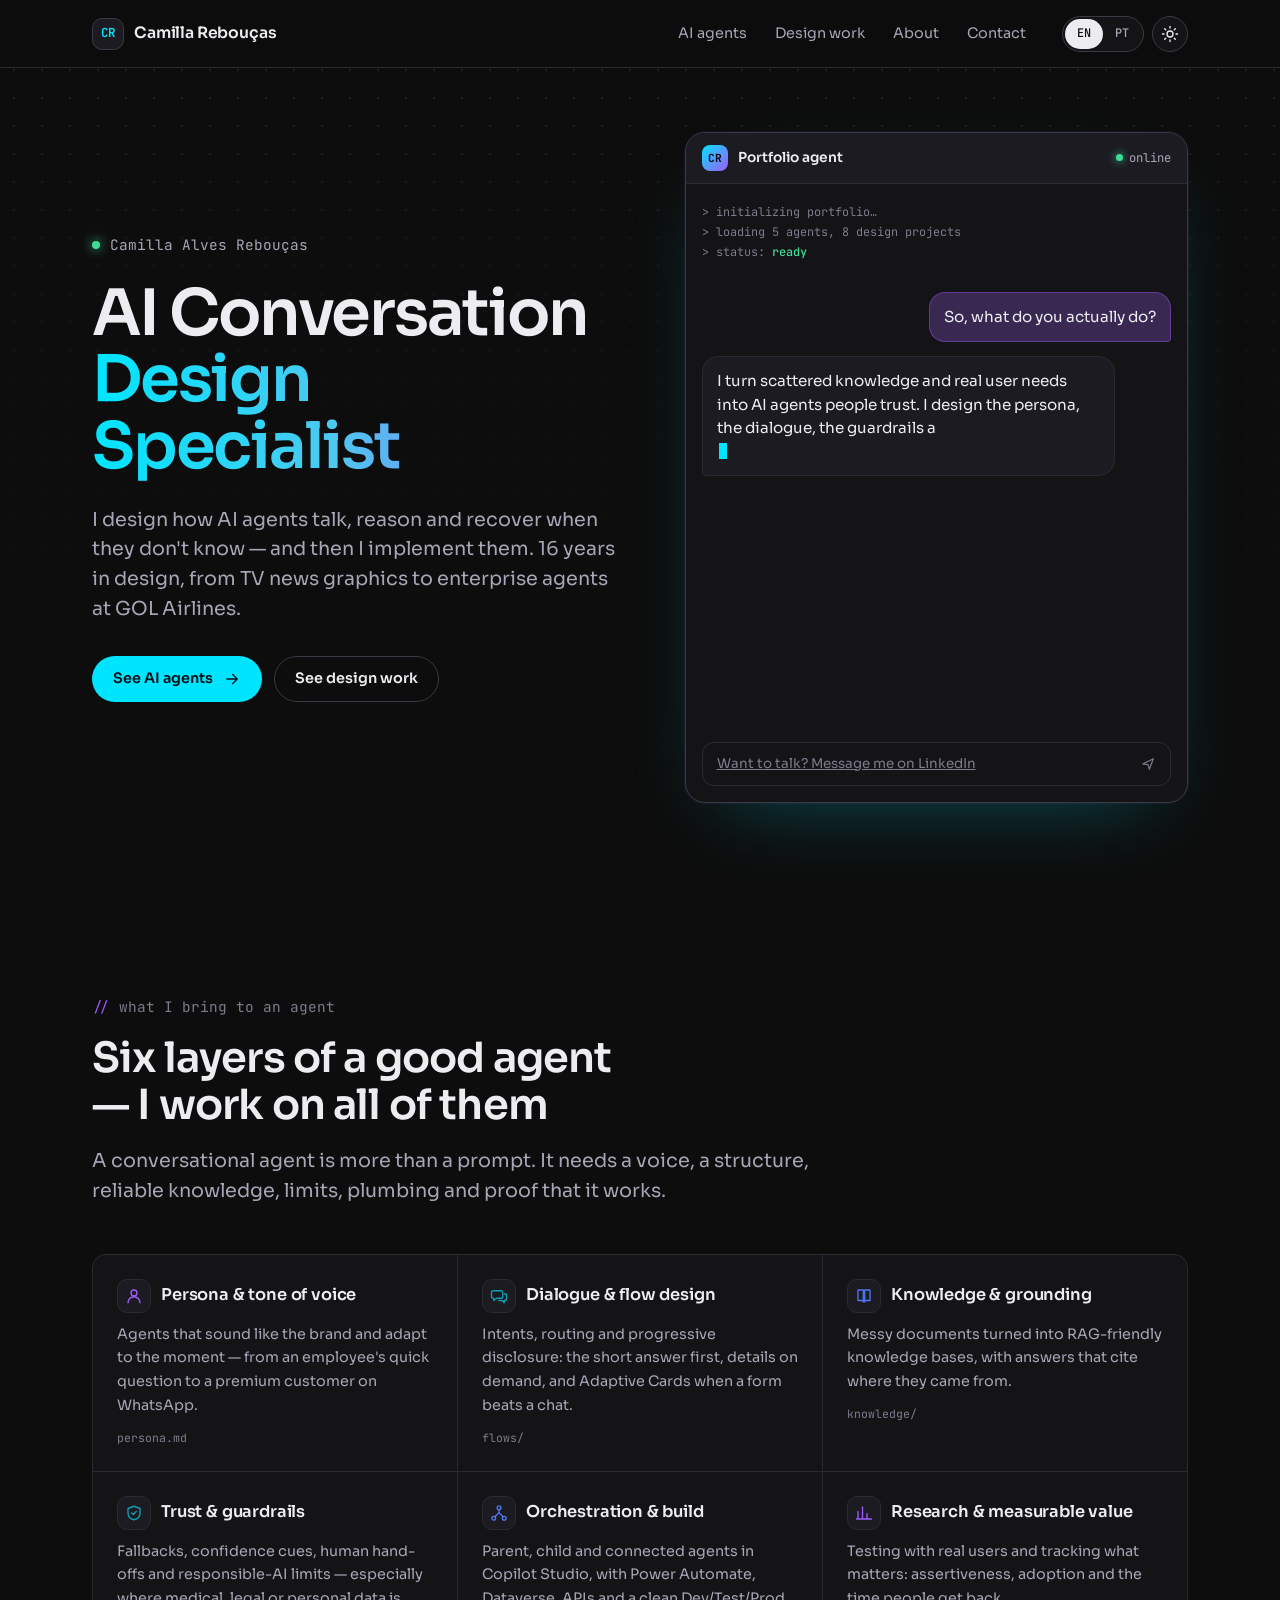
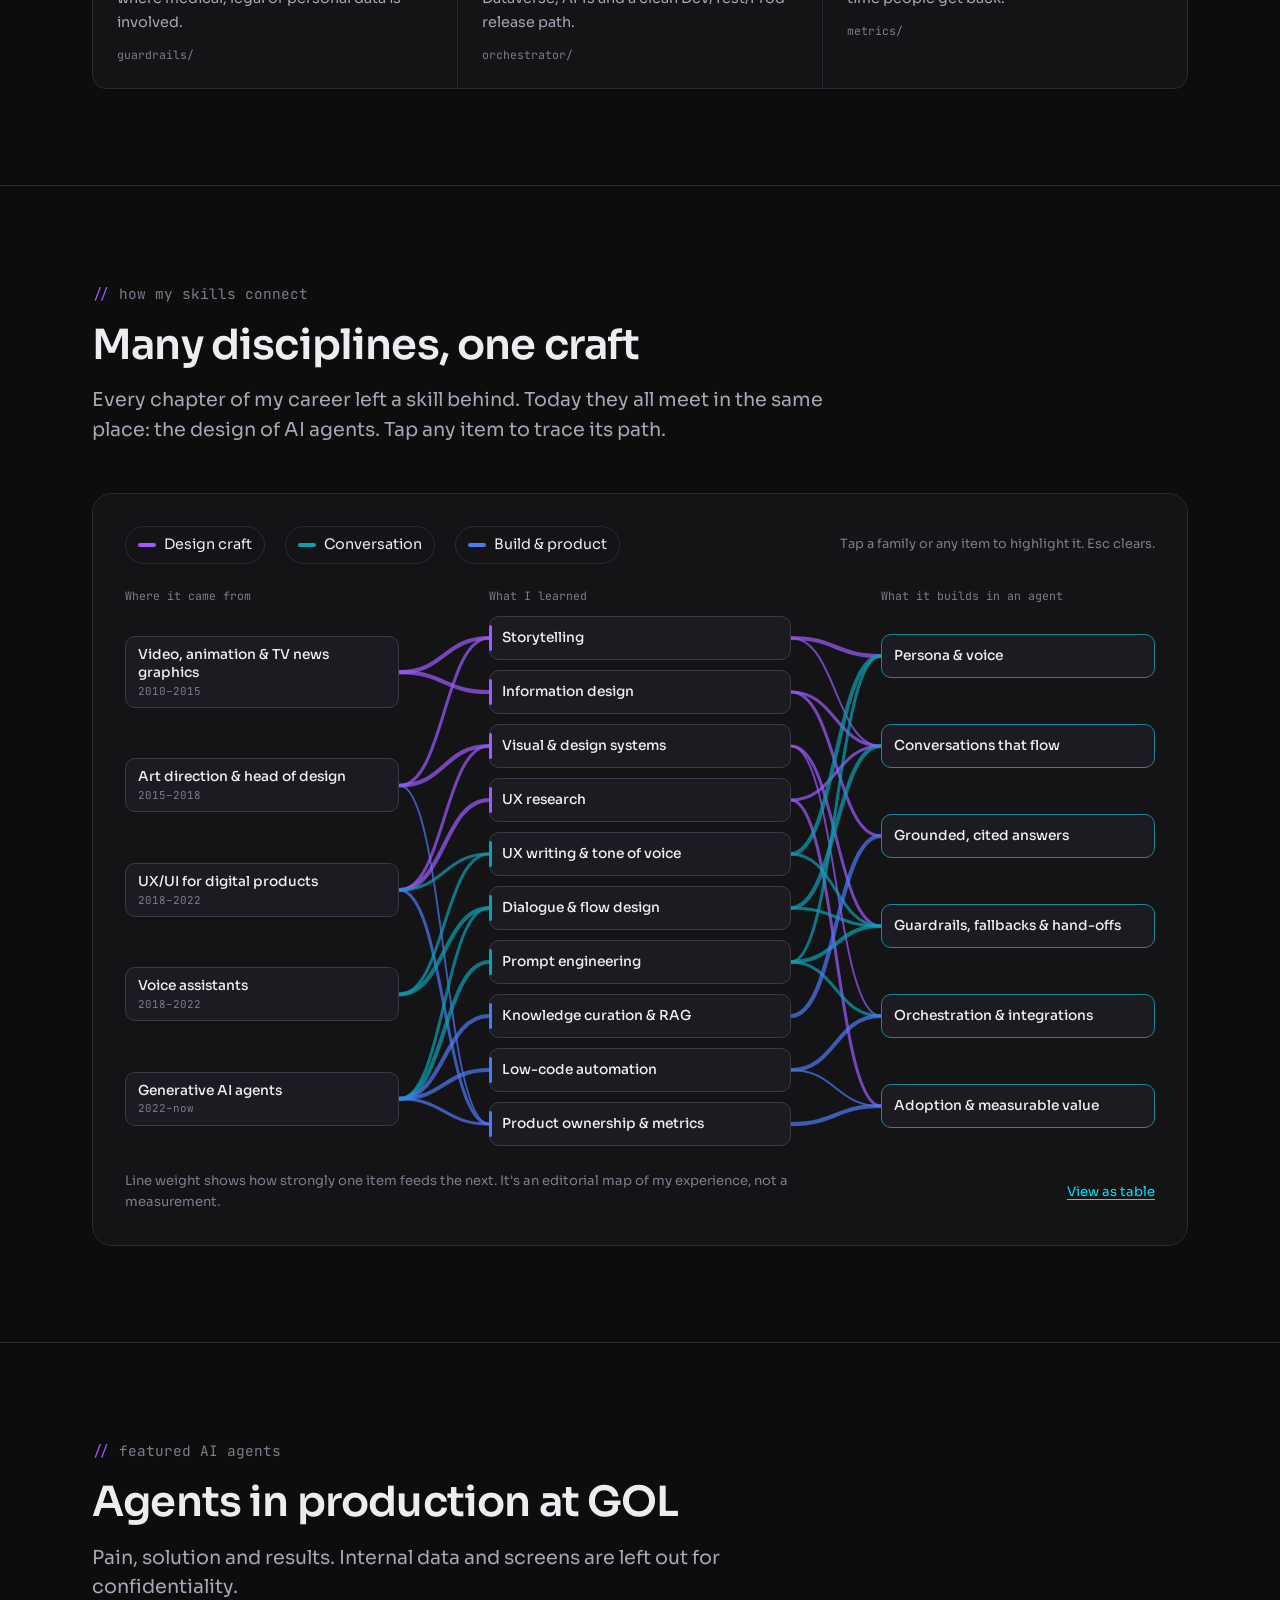
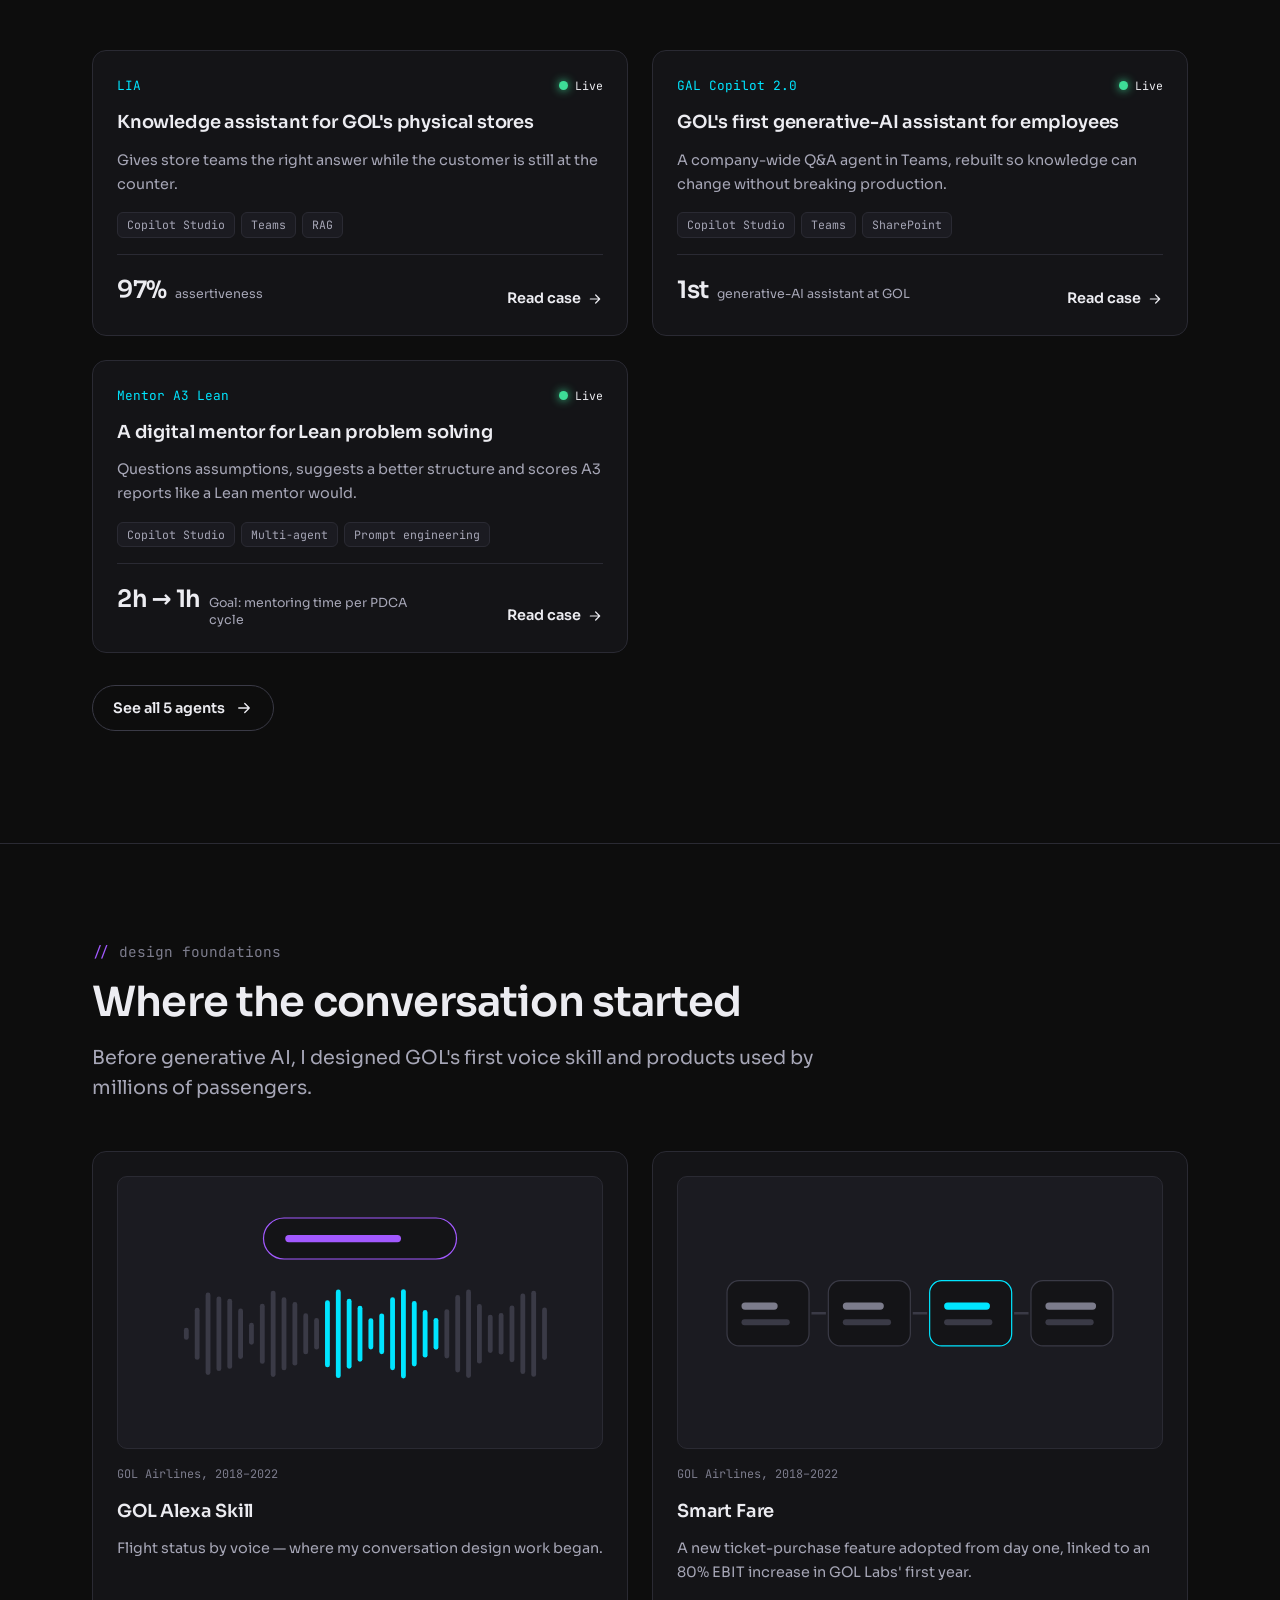
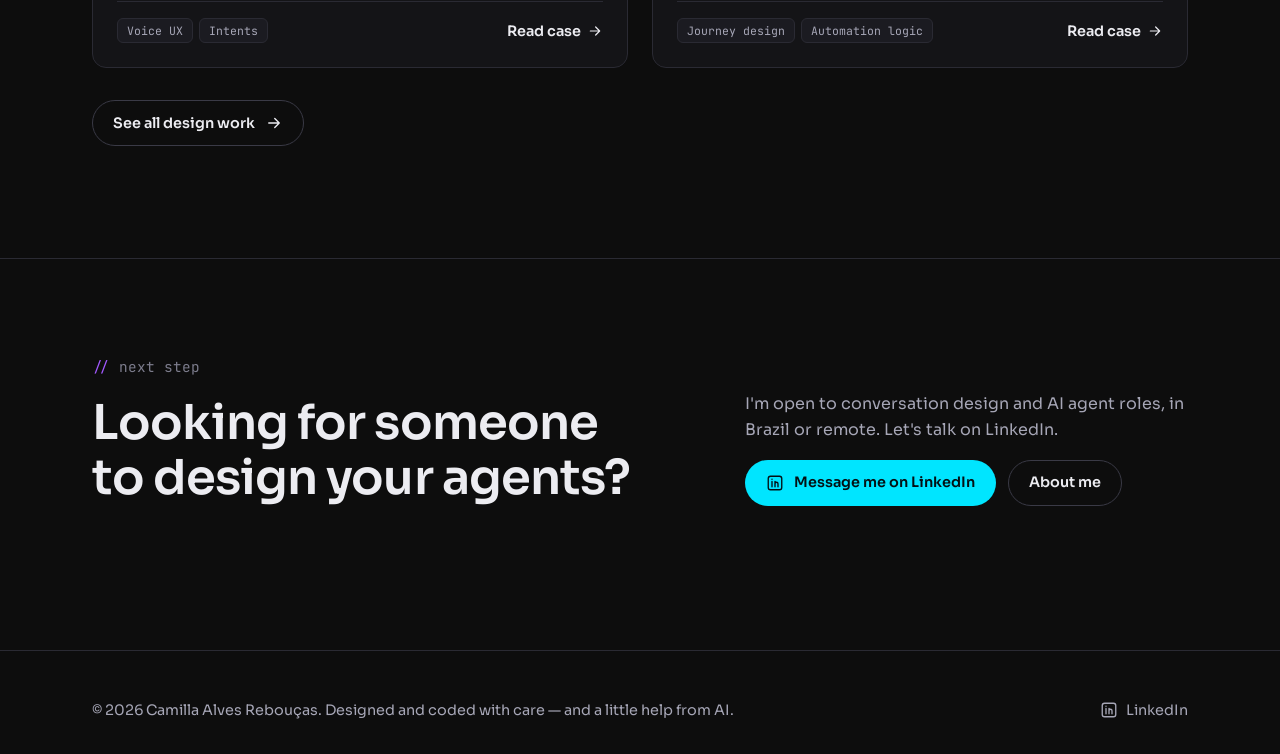
==== commit 9786eaac: "Add files via upload Atualiza agentes, página Design e novos projetos." ====
--- a/index.html
+++ b/index.html
@@ -3,7 +3,7 @@
 <head>
   <meta charset="utf-8">
   <meta name="viewport" content="width=device-width, initial-scale=1">
-  <title>Camilla Rebouças — Conversation Designer & AI Agent Builder</title>
+  <title>Camilla Rebouças — AI Conversation Design Specialist</title>
   <meta name="description" content="Portfolio of Camilla Alves Rebouças: conversation design and enterprise AI agents — persona, dialogue, grounding, guardrails and measurable results.">
   <meta name="author" content="Camilla Alves Rebouças">
   <meta name="theme-color" content="#0D0D0D">
@@ -11,7 +11,7 @@
   <!-- Link preview (LinkedIn, WhatsApp, Slack) -->
   <meta property="og:type" content="website">
   <meta property="og:site_name" content="Camilla Rebouças">
-  <meta property="og:title" content="Camilla Rebouças — Conversation Designer & AI Agent Builder">
+  <meta property="og:title" content="Camilla Rebouças — AI Conversation Design Specialist">
   <meta property="og:description" content="Portfolio of Camilla Alves Rebouças: conversation design and enterprise AI agents — persona, dialogue, grounding, guardrails and measurable results.">
   <meta property="og:url" content="https://camomilla013.github.io/">
   <meta property="og:image" content="https://camomilla013.github.io/assets/img/og-image.png">
@@ -36,8 +36,8 @@
       <div class="container">
         <div>
           <p class="hero__name"><span class="dot" aria-hidden="true"></span>Camilla Alves Rebouças</p>
-          <h1 id="hero-title"><span data-i18n="hero.l1">Conversation Designer</span> <span class="line2" data-i18n="hero.l2">&amp; AI Agent Builder</span></h1>
-          <p class="hero__lede" data-i18n="hero.lede">I design how AI agents talk, reason and recover when they don't know — and then I build them. 16 years in design, from TV news graphics to enterprise agents at GOL Airlines.</p>
+          <h1 id="hero-title"><span data-i18n="hero.l1">AI Conversation</span> <span class="line2" data-i18n="hero.l2">Design Specialist</span></h1>
+          <p class="hero__lede" data-i18n="hero.lede">I design how AI agents talk, reason and recover when they don't know — and then I implement them. 16 years in design, from TV news graphics to enterprise agents at GOL Airlines.</p>
           <div class="btn-row">
             <a class="btn btn--primary" href="agents.html" data-internal><span data-i18n="hero.cta1">See AI agents</span> <svg aria-hidden="true" viewBox="0 0 24 24" fill="none" stroke="currentColor" stroke-width="1.8" stroke-linecap="round" stroke-linejoin="round"><use href="#i-arrow"/></svg></a>
             <a class="btn btn--ghost" href="work.html" data-internal><span data-i18n="hero.cta2">See design work</span></a>
@@ -52,13 +52,13 @@
             <span class="chat__online" data-i18n="chat.online">online</span>
           </div>
           <div class="chat__body">
-            <p class="chat__sys">&gt; <span data-i18n="chat.sys1">initializing portfolio…</span><br>&gt; <span data-i18n="chat.sys2">loading 7 agents, 8 design projects</span><br>&gt; status: <b>ready</b></p>
+            <p class="chat__sys">&gt; <span data-i18n="chat.sys1">initializing portfolio…</span><br>&gt; <span data-i18n="chat.sys2">loading 5 agents, 8 design projects</span><br>&gt; status: <b>ready</b></p>
             <div class="msg msg--user" data-step="1"><p data-i18n="chat.q">So, what do you actually do?</p></div>
-            <div class="msg msg--agent" data-step="2"><p data-stream data-i18n="chat.a">I turn scattered knowledge and real user needs into AI agents people trust. I design the persona, the dialogue, the guardrails and the metrics — then I build it in Copilot Studio.</p></div>
+            <div class="msg msg--agent" data-step="2"><p data-stream data-i18n="chat.a">I turn scattered knowledge and real user needs into AI agents people trust. I design the persona, the dialogue, the guardrails and the metrics — then I implement it in Copilot Studio.</p></div>
             <dl class="trace" data-step="3" aria-label="Conversation trace">
               <dt>intent</dt><dd>about_camilla</dd>
               <dt>confidence</dt><dd>0.97</dd>
-              <dt data-i18n="chat.grounded">grounded in</dt><dd data-i18n="chat.groundedV">7 agents, 16 years of design</dd>
+              <dt data-i18n="chat.grounded">grounded in</dt><dd data-i18n="chat.groundedV">5 agents, 16 years of design</dd>
               <dt>fallback</dt><dd class="ok" data-i18n="chat.fallback">not needed ✓</dd>
             </dl>
           </div>
@@ -83,7 +83,7 @@
         <div class="caps">
           <div class="cap">
             <div class="cap__head"><span class="cap__icon" style="color:var(--viz-craft)"><svg aria-hidden="true" viewBox="0 0 24 24" fill="none" stroke="currentColor" stroke-width="1.8" stroke-linecap="round" stroke-linejoin="round"><use href="#i-persona"/></svg></span><h3 data-i18n="cap.persona">Persona & tone of voice</h3></div>
-            <p data-i18n="cap.persona.t">Agents that sound like the brand and adapt to the moment — from a busy store counter to a premium customer on WhatsApp.</p>
+            <p data-i18n="cap.persona.t">Agents that sound like the brand and adapt to the moment — from an employee's quick question to a premium customer on WhatsApp.</p>
             <code>persona.md</code>
           </div>
           <div class="cap">
@@ -135,8 +135,8 @@
           <h2 id="fa-title" data-i18n="fa.title">Agents in production at GOL</h2>
           <p data-i18n="fa.lede">Pain, solution and results. Internal data and screens are left out for confidentiality.</p>
         </div>
-        <div class="grid grid--3" id="featured-agents"></div>
-        <p style="margin-top:var(--s4)"><a class="btn btn--ghost" href="agents.html" data-internal><span data-i18n="fa.all">See all 7 agents</span> <svg aria-hidden="true" viewBox="0 0 24 24" fill="none" stroke="currentColor" stroke-width="1.8" stroke-linecap="round" stroke-linejoin="round"><use href="#i-arrow"/></svg></a></p>
+        <div class="grid grid--2" id="featured-agents"></div>
+        <p style="margin-top:var(--s4)"><a class="btn btn--ghost" href="agents.html" data-internal><span data-i18n="fa.all">See all 5 agents</span> <svg aria-hidden="true" viewBox="0 0 24 24" fill="none" stroke="currentColor" stroke-width="1.8" stroke-linecap="round" stroke-linejoin="round"><use href="#i-arrow"/></svg></a></p>
       </div>
     </section>
 
@@ -161,7 +161,7 @@
           <h2 id="cta-title" data-i18n="cta.title">Looking for someone to design your agents?</h2>
         </div>
         <div>
-          <p class="muted" data-i18n="cta.text">I'm open to Conversation Designer and AI agent roles, in Brazil or remote. Let's talk on LinkedIn.</p>
+          <p class="muted" data-i18n="cta.text">I'm open to conversation design and AI agent roles, in Brazil or remote. Let's talk on LinkedIn.</p>
           <div class="btn-row">
             <a class="btn btn--primary" href="https://www.linkedin.com/in/careboucas" target="_blank" rel="noopener"><svg aria-hidden="true" viewBox="0 0 24 24" fill="none" stroke="currentColor" stroke-width="1.8" stroke-linecap="round" stroke-linejoin="round"><use href="#i-linkedin"/></svg> <span data-i18n="cta.btn">Message me on LinkedIn</span></a>
             <a class="btn btn--ghost" href="about.html" data-internal data-i18n="cta.about">About me</a>
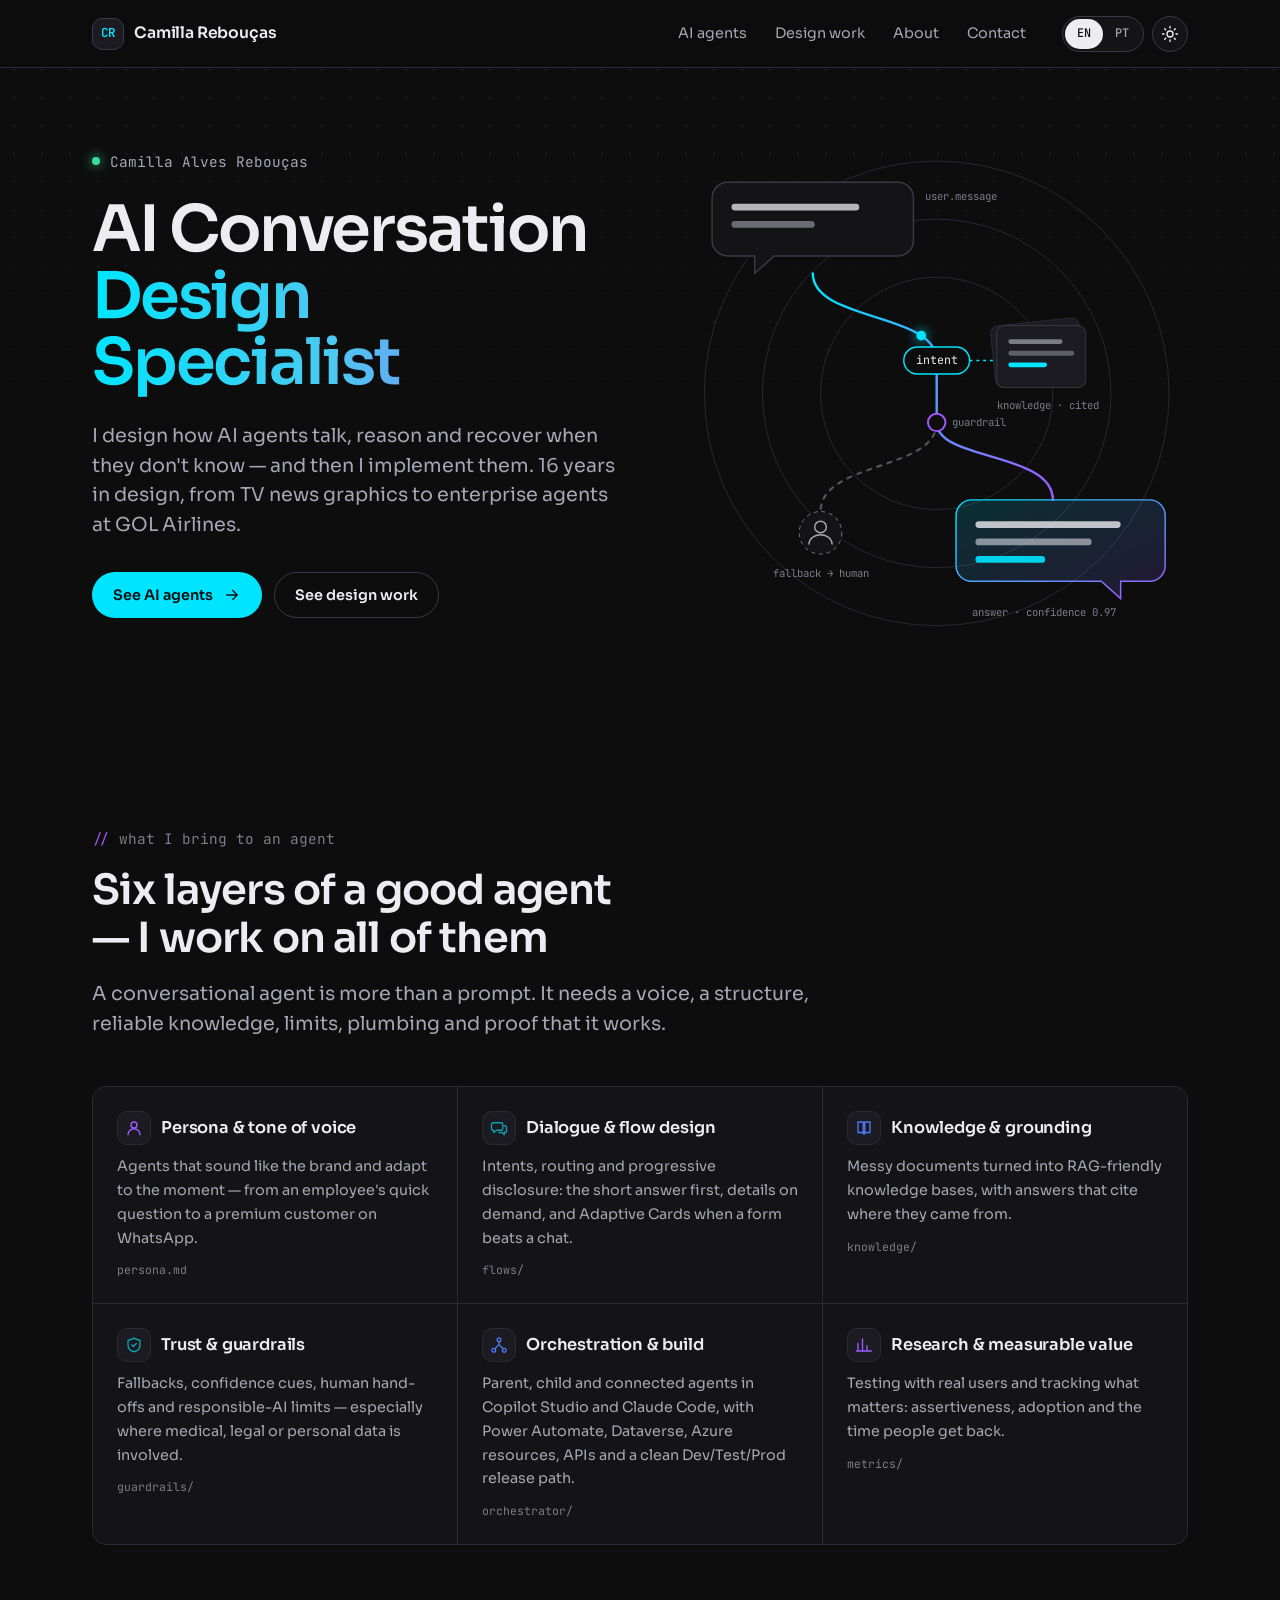
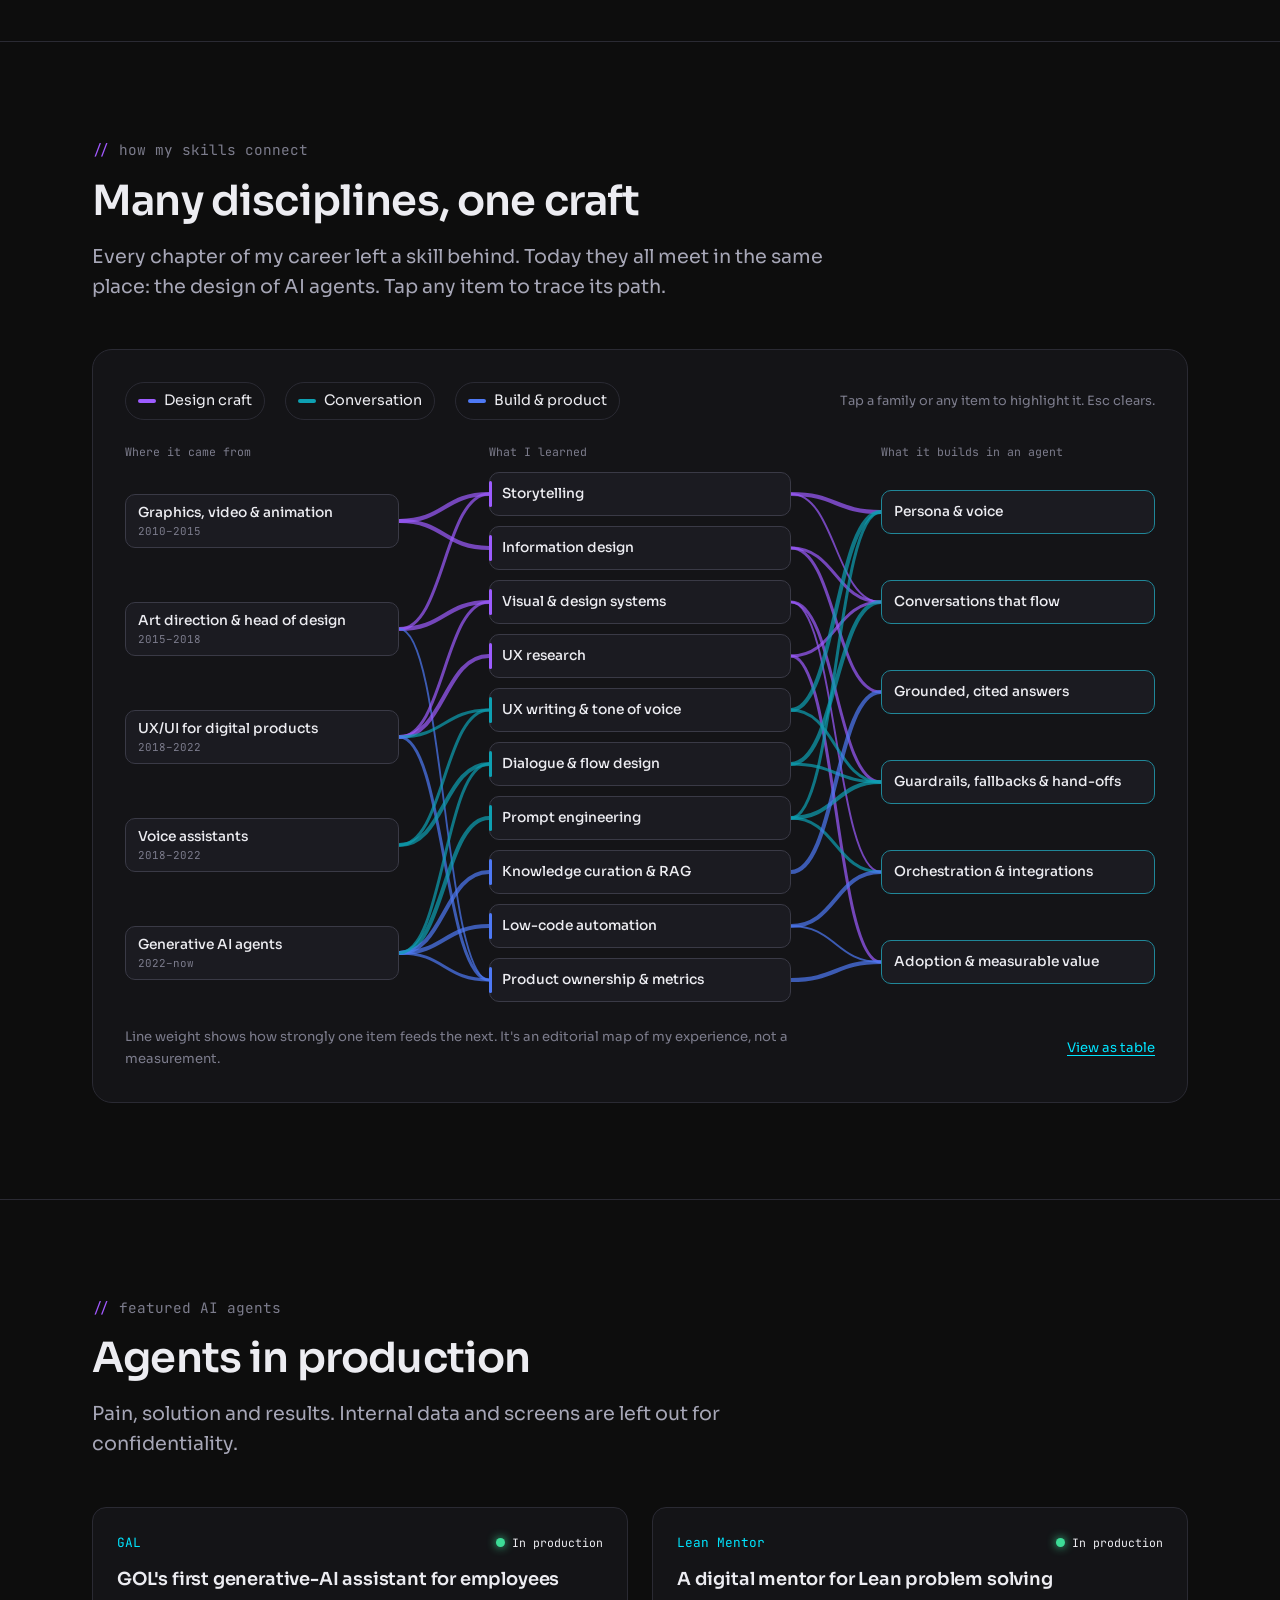
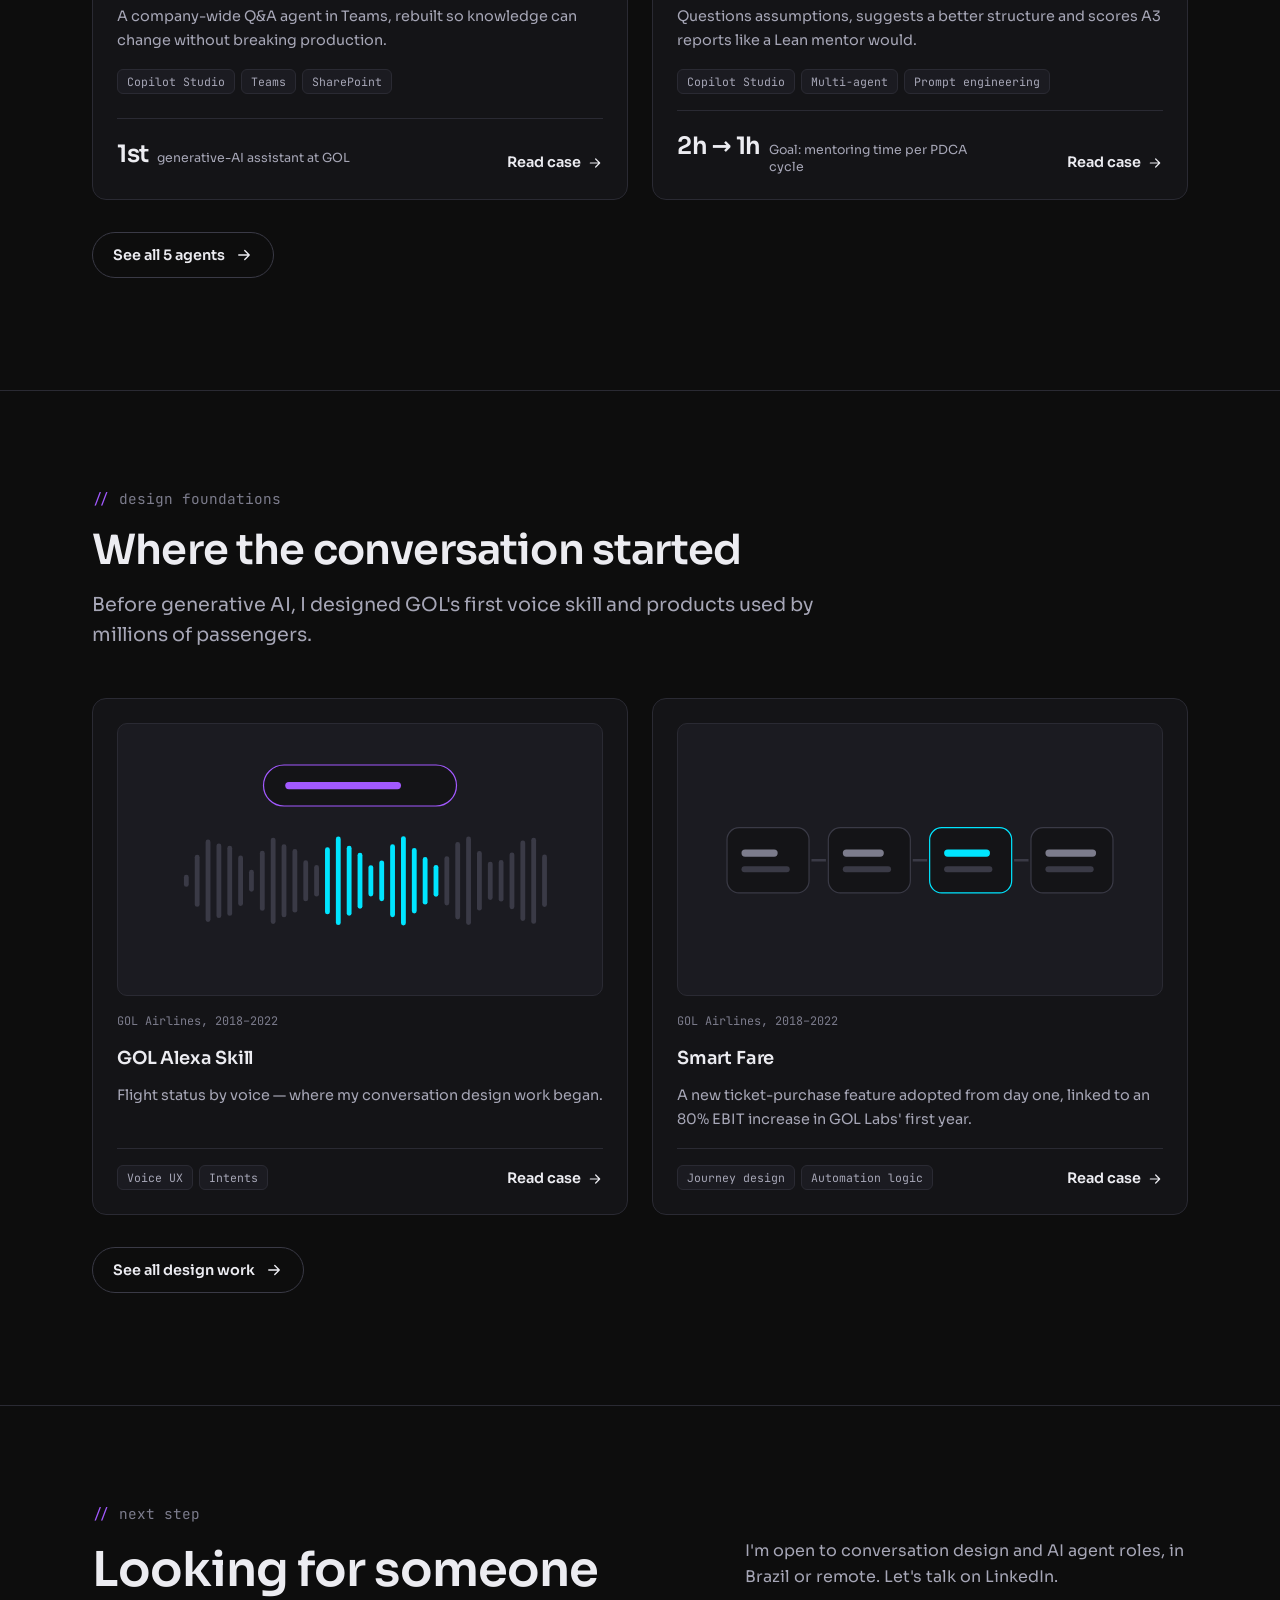
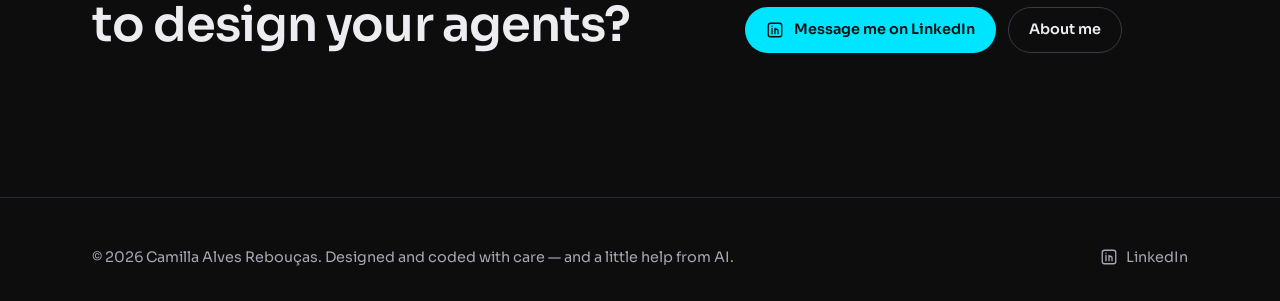
==== commit a97ea4e1: "refinamentos de texto e remoção do chat" ====
--- a/index.html
+++ b/index.html
@@ -31,7 +31,7 @@
   <header id="site-header" class="site-header"></header>
   <main id="main">
 
-    <!-- HERO: the portfolio introduces itself as a conversation -->
+    <!-- HERO: headline + illustration of a conversation flow -->
     <section class="hero" aria-labelledby="hero-title">
       <div class="container">
         <div>
@@ -44,31 +44,71 @@
           </div>
         </div>
 
-        <div class="chat" role="figure" aria-labelledby="chat-caption">
-          <p id="chat-caption" class="sr-only" data-i18n="chat.caption">A sample conversation in which the portfolio's agent introduces Camilla.</p>
-          <div class="chat__bar">
-            <span class="chat__avatar" aria-hidden="true">CR</span>
-            <span class="chat__title" data-i18n="chat.title">Portfolio agent</span>
-            <span class="chat__online" data-i18n="chat.online">online</span>
-          </div>
-          <div class="chat__body">
-            <p class="chat__sys">&gt; <span data-i18n="chat.sys1">initializing portfolio…</span><br>&gt; <span data-i18n="chat.sys2">loading 5 agents, 8 design projects</span><br>&gt; status: <b>ready</b></p>
-            <div class="msg msg--user" data-step="1"><p data-i18n="chat.q">So, what do you actually do?</p></div>
-            <div class="msg msg--agent" data-step="2"><p data-stream data-i18n="chat.a">I turn scattered knowledge and real user needs into AI agents people trust. I design the persona, the dialogue, the guardrails and the metrics — then I implement it in Copilot Studio.</p></div>
-            <dl class="trace" data-step="3" aria-label="Conversation trace">
-              <dt>intent</dt><dd>about_camilla</dd>
-              <dt>confidence</dt><dd>0.97</dd>
-              <dt data-i18n="chat.grounded">grounded in</dt><dd data-i18n="chat.groundedV">5 agents, 16 years of design</dd>
-              <dt>fallback</dt><dd class="ok" data-i18n="chat.fallback">not needed ✓</dd>
-            </dl>
-          </div>
-          <div class="chips" data-step="4" aria-label="Suggested replies" data-i18n-attr="aria-label:chat.chipsLabel">
-            <a class="chip" href="agents.html" data-internal data-i18n="chat.chip1">Show me the agents</a>
-            <a class="chip" href="#skills" data-i18n="chat.chip2">How do your skills connect?</a>
-            <a class="chip" href="about.html" data-internal data-i18n="chat.chip3">Tell me your story</a>
-          </div>
-          <a class="chat__input" href="https://www.linkedin.com/in/careboucas" target="_blank" rel="noopener"><span data-i18n="chat.input">Want to talk? Message me on LinkedIn</span><svg aria-hidden="true" viewBox="0 0 24 24" fill="none" stroke="currentColor" stroke-width="1.8" stroke-linecap="round" stroke-linejoin="round"><use href="#i-send"/></svg></a>
-        </div>
+        <figure class="hero-art" aria-labelledby="hero-art-cap">
+          <figcaption id="hero-art-cap" class="sr-only" data-i18n="art.caption">Illustration of a conversation flow: a question is understood, grounded in knowledge and answered, with a fallback path that hands off to a person.</figcaption>
+          <svg viewBox="0 0 520 520" role="img" aria-hidden="true" focusable="false">
+            <defs>
+              <linearGradient id="ha-grad" x1="0" y1="0" x2="1" y2="1">
+                <stop offset="0" stop-color="var(--cyan)"/><stop offset="1" stop-color="var(--purple)"/>
+              </linearGradient>
+            </defs>
+            <!-- faint rings: the voice / signal past -->
+            <g class="ha-rings" fill="none" stroke="var(--line)">
+              <circle cx="260" cy="270" r="120"/><circle cx="260" cy="270" r="180"/><circle cx="260" cy="270" r="240"/>
+            </g>
+            <!-- question bubble -->
+            <g class="ha-in">
+              <path d="M44 52h176a16 16 0 0 1 16 16v44a16 16 0 0 1-16 16H92l-20 18v-18H44a16 16 0 0 1-16-16V68a16 16 0 0 1 16-16z" fill="var(--surface)" stroke="var(--line-strong)" stroke-width="1.5"/>
+              <rect x="48" y="74" width="132" height="7" rx="3.5" fill="var(--text)" opacity=".75"/>
+              <rect x="48" y="92" width="86" height="7" rx="3.5" fill="var(--muted)" opacity=".6"/>
+              <text x="248" y="70" class="ha-label">user.message</text>
+            </g>
+            <!-- main path -->
+            <path class="ha-path" pathLength="1" d="M132 146 C132 196 260 186 260 236 L260 300 C260 340 380 330 380 380" fill="none" stroke="url(#ha-grad)" stroke-width="2.5" stroke-linecap="round"/>
+            <!-- fallback branch -->
+            <path class="ha-alt" d="M260 300 C260 350 140 340 140 392" fill="none" stroke="var(--faint)" stroke-width="1.5" stroke-dasharray="5 6" stroke-linecap="round"/>
+            <!-- intent node -->
+            <g>
+              <rect x="226" y="222" width="68" height="28" rx="14" fill="var(--bg)" stroke="var(--cyan)" stroke-width="1.5"/>
+              <text x="260" y="240" text-anchor="middle" class="ha-chip">intent</text>
+            </g>
+            <!-- knowledge stack -->
+            <g class="ha-docs">
+              <rect x="318" y="196" width="92" height="64" rx="8" fill="var(--surface-2)" stroke="var(--line)" transform="rotate(-6 364 228)"/>
+              <rect x="322" y="200" width="92" height="64" rx="8" fill="var(--surface-2)" stroke="var(--line-strong)"/>
+              <rect x="334" y="214" width="56" height="5" rx="2.5" fill="var(--muted)" opacity=".7"/>
+              <rect x="334" y="226" width="68" height="5" rx="2.5" fill="var(--muted)" opacity=".5"/>
+              <rect x="334" y="238" width="40" height="5" rx="2.5" fill="var(--cyan)"/>
+              <text x="322" y="286" class="ha-label">knowledge · cited</text>
+              <path d="M294 236 H318" stroke="var(--cyan)" stroke-width="1.5" stroke-dasharray="3 4"/>
+            </g>
+            <!-- guardrail gate -->
+            <g>
+              <circle cx="260" cy="300" r="9" fill="var(--bg)" stroke="var(--purple)" stroke-width="2"/>
+              <text x="276" y="304" class="ha-label">guardrail</text>
+            </g>
+            <!-- answer bubble -->
+            <g class="ha-out">
+              <path d="M296 380h184a16 16 0 0 1 16 16v52a16 16 0 0 1-16 16h-30v18l-20-18H296a16 16 0 0 1-16-16v-52a16 16 0 0 1 16-16z" fill="url(#ha-grad)" opacity=".16"/>
+              <path d="M296 380h184a16 16 0 0 1 16 16v52a16 16 0 0 1-16 16h-30v18l-20-18H296a16 16 0 0 1-16-16v-52a16 16 0 0 1 16-16z" fill="none" stroke="url(#ha-grad)" stroke-width="1.5"/>
+              <rect x="300" y="402" width="150" height="7" rx="3.5" fill="var(--text)" opacity=".8"/>
+              <rect x="300" y="420" width="120" height="7" rx="3.5" fill="var(--text)" opacity=".55"/>
+              <rect x="300" y="438" width="72" height="7" rx="3.5" fill="var(--cyan)" opacity=".9"/>
+              <text x="296" y="500" class="ha-label">answer · confidence 0.97</text>
+            </g>
+            <!-- hand-off -->
+            <g>
+              <circle cx="140" cy="414" r="22" fill="var(--surface)" stroke="var(--faint)" stroke-dasharray="4 4"/>
+              <circle cx="140" cy="408" r="6" fill="none" stroke="var(--muted)" stroke-width="1.5"/>
+              <path d="M128 426a12 10 0 0 1 24 0" fill="none" stroke="var(--muted)" stroke-width="1.5"/>
+              <text x="140" y="460" text-anchor="middle" class="ha-label">fallback → human</text>
+            </g>
+            <!-- traveling signal -->
+            <circle class="ha-dot" r="5" fill="var(--cyan)">
+              <animateMotion dur="5.5s" repeatCount="indefinite" path="M132 146 C132 196 260 186 260 236 L260 300 C260 340 380 330 380 380"/>
+            </circle>
+          </svg>
+        </figure>
       </div>
     </section>
 
@@ -103,7 +143,7 @@
           </div>
           <div class="cap">
             <div class="cap__head"><span class="cap__icon" style="color:var(--viz-build)"><svg aria-hidden="true" viewBox="0 0 24 24" fill="none" stroke="currentColor" stroke-width="1.8" stroke-linecap="round" stroke-linejoin="round"><use href="#i-nodes"/></svg></span><h3 data-i18n="cap.orch">Orchestration & build</h3></div>
-            <p data-i18n="cap.orch.t">Parent, child and connected agents in Copilot Studio, with Power Automate, Dataverse, APIs and a clean Dev/Test/Prod release path.</p>
+            <p data-i18n="cap.orch.t">Parent, child and connected agents in Copilot Studio and Claude Code, with Power Automate, Dataverse, Azure resources, APIs and a clean Dev/Test/Prod release path.</p>
             <code>orchestrator/</code>
           </div>
           <div class="cap">
@@ -132,7 +172,7 @@
       <div class="container">
         <div class="section-head">
           <span class="comment" data-i18n="fa.label">featured AI agents</span>
-          <h2 id="fa-title" data-i18n="fa.title">Agents in production at GOL</h2>
+          <h2 id="fa-title" data-i18n="fa.title">Agents in production</h2>
           <p data-i18n="fa.lede">Pain, solution and results. Internal data and screens are left out for confidentiality.</p>
         </div>
         <div class="grid grid--2" id="featured-agents"></div>
--- a/assets/css/style.css
+++ b/assets/css/style.css
@@ -29,6 +29,11 @@
   --viz-craft: #9D5CFF;
   --viz-talk: #0EA0B2;
   --viz-build: #4E79F5;
+  /* Contribution families (agents page) — validated for color-vision deficiency */
+  --fam-craft: #A35CFF;    /* Design craft */
+  --fam-agentic: #1AA0C2;  /* Agentic build */
+  --fam-testing: #BF8210;  /* Testing */
+  --fam-product: #E85C8A;  /* Product */
   /* Status (always shown with a label and a shape) */
   --st-live: #3DDC97;
   --st-testing: #FFC857;
@@ -75,6 +80,10 @@
   --viz-craft: #7B3FE0;
   --viz-talk: #00919F;
   --viz-build: #3360E0;
+  --fam-craft: #7B3FE0;
+  --fam-agentic: #0A7FA3;
+  --fam-testing: #A86800;
+  --fam-product: #D43A78;
   --st-live: #138A55;
   --st-testing: #A86A00;
   --st-building: #3D55C9;
@@ -328,11 +337,13 @@
 .status--testing::before { background: linear-gradient(90deg, var(--st-testing) 50%, transparent 50%); border: 1.5px solid var(--st-testing); }
 .status--building::before { border: 1.5px solid var(--st-building); }
 .status--planned::before { border: 1.5px dashed var(--st-planned); }
+.status--mvp::before { background: linear-gradient(90deg, var(--st-testing) 50%, transparent 50%); border: 1.5px solid var(--st-testing); }
 @keyframes pulse { 50% { box-shadow: 0 0 2px var(--st-live); } }
 
 /* Project card thumbnail (SVG generated in JS) */
 .thumb { aspect-ratio: 16 / 9; border-radius: 10px; background: var(--surface-2); border: 1px solid var(--line); overflow: hidden; }
 .thumb svg { width: 100%; height: 100%; }
+.thumb img { width: 100%; height: 100%; object-fit: cover; display: block; }
 
 /* capability rows on home */
 .caps { display: grid; gap: 1px; background: var(--line); border: 1px solid var(--line); border-radius: var(--radius); overflow: hidden; }
@@ -395,29 +406,58 @@
   .flow-legend .flow-hint { margin-left: 0; width: 100%; }
 }
 
-/* 7b. Agent lifecycle (agents page) */
-.lifecycle { background: var(--surface); border: 1px solid var(--line); border-radius: 20px; padding: var(--s3); }
-.lifecycle__head, .lifecycle__row { display: grid; grid-template-columns: minmax(130px, 1.1fr) 3fr; gap: 14px; align-items: center; }
-.lifecycle__head { font-family: var(--mono); font-size: .7rem; color: var(--faint); padding-bottom: 10px; border-bottom: 1px solid var(--line); }
-.lifecycle__stages { display: grid; grid-template-columns: repeat(5, 1fr); gap: 2px; }
-.lifecycle__row { padding-block: 12px; border-bottom: 1px solid var(--line); text-decoration: none; }
-.lifecycle__row:last-child { border-bottom: 0; }
-.lifecycle__row:hover .lifecycle__name { color: var(--cyan); }
-.lifecycle__name { font-weight: 600; font-size: .9rem; line-height: 1.25; transition: color .2s; }
-.lifecycle__bar { display: grid; grid-template-columns: repeat(5, 1fr); gap: 2px; height: 14px; }
-.lifecycle__bar i { border-radius: 2px; background: var(--surface-2); border: 1px solid var(--line); }
-.lifecycle__bar i.on { background: color-mix(in srgb, var(--cyan) 38%, var(--surface-2)); border-color: transparent; transform-origin: left; }
-.lifecycle__bar i.on:last-of-type { border-radius: 2px 4px 4px 2px; }
-.lifecycle__bar i.now { background: var(--cyan); box-shadow: 0 0 12px var(--cyan); }
-.lifecycle.is-visible .lifecycle__bar i.on { animation: grow .5s ease-out both; animation-delay: calc(var(--i) * 90ms); }
-@keyframes grow { from { transform: scaleX(0); } }
-.lifecycle__label { grid-column: 2; font-family: var(--mono); font-size: .7rem; color: var(--muted); margin-top: 6px; }
-@media (max-width: 640px) {
-  .lifecycle { padding: var(--s2); }
-  .lifecycle__head { display: none; }
-  .lifecycle__row { grid-template-columns: 1fr; gap: 8px; }
-  .lifecycle__label { grid-column: 1; margin-top: 0; }
-}
+/* 7b. Contribution matrix (agents page): what I did in each agent */
+.contrib { --cols: 10; background: var(--surface); border: 1px solid var(--line); border-radius: 20px; padding: var(--s3); }
+.contrib__legend { display: flex; flex-wrap: wrap; gap: 8px 20px; margin-bottom: var(--s3); font-size: var(--fs-sm); color: var(--muted); }
+.contrib__legend span { display: inline-flex; align-items: center; gap: 8px; }
+.contrib__legend i { width: 18px; height: 4px; border-radius: 2px; display: inline-block; }
+.contrib__head { display: grid; grid-template-columns: minmax(150px, 1.4fr) repeat(var(--cols), minmax(0, 1fr)); column-gap: 0; padding-bottom: 12px; padding-right: 90px; border-bottom: 1px solid var(--line); }
+.contrib__corner { font-family: var(--mono); font-size: .7rem; color: var(--faint); padding-right: 16px; }
+.contrib__head { align-items: end; }
+.contrib__corner { align-self: end; }
+/* column labels are rotated so every name stays whole and readable */
+.contrib__col {
+  position: relative; height: var(--head-h, 150px); margin-right: 3px;
+  border-bottom: 2px solid var(--c);
+}
+.contrib__col span {
+  position: absolute; left: 50%; bottom: 10px; transform-origin: left bottom; transform: rotate(-45deg);
+  white-space: nowrap; font-size: .76rem; line-height: 1; color: var(--muted);
+}
+[data-family="craft"] { --c: var(--fam-craft); }
+[data-family="agentic"] { --c: var(--fam-agentic); }
+[data-family="testing"] { --c: var(--fam-testing); }
+[data-family="product"] { --c: var(--fam-product); }
+.contrib__row { display: grid; padding-right: 90px; grid-template-columns: minmax(150px, 1.4fr) repeat(var(--cols), minmax(0, 1fr)); column-gap: 0; align-items: center; padding-block: 16px; border-bottom: 1px solid var(--line); text-decoration: none; }
+.contrib__row:last-child { border-bottom: 0; }
+.contrib__name { font-weight: 600; font-size: .95rem; line-height: 1.25; padding-right: 16px; transition: color .2s; display: flex; flex-direction: column; gap: 4px; }
+.contrib__count { font-family: var(--mono); font-size: .68rem; font-weight: 400; color: var(--faint); }
+.contrib__row:hover .contrib__name { color: var(--cyan); }
+.contrib__bar { display: contents; }
+.contrib__bar i { height: 16px; margin-right: 3px; border-radius: 3px; background: var(--surface-2); border: 1px solid var(--line); transform-origin: left; }
+.contrib__bar i.on { background: var(--c); border-color: transparent; box-shadow: 0 0 12px -3px var(--c); }
+.contrib.is-visible .contrib__bar i.on { animation: grow .5s ease-out both; animation-delay: calc(var(--i) * 60ms); }
+.contrib__chips { display: none; }
+ul.contrib__chips { list-style: none; margin: 0; padding: 0; }
+.contrib__chips span, .contrib__chips li {
+  display: inline-flex; align-items: center; gap: 7px; font-size: .78rem; line-height: 1.2;
+  padding: 6px 10px; border-radius: 999px; background: var(--surface-2); border: 1px solid var(--line);
+}
+.contrib__chips span::before, .contrib__chips li::before { content: ""; width: 7px; height: 7px; border-radius: 50%; background: var(--c); flex: none; }
+@media (max-width: 760px) {
+  .contrib { padding: var(--s2); }
+  .contrib__head { display: none; }
+  .contrib__row { display: flex; flex-direction: column; align-items: stretch; gap: 10px; padding-right: 0; }
+  .contrib__bar { display: grid; grid-template-columns: repeat(var(--cols), 1fr); gap: 2px; }
+  .contrib__bar i { margin: 0; height: 12px; }
+  .contrib__chips { display: flex; flex-wrap: wrap; gap: 6px; }
+}
+/* "What I did" on the agent case page */
+.did { display: grid; gap: var(--s3); }
+.did__group h3 { font-size: .98rem; margin-bottom: 12px; display: flex; align-items: center; gap: 10px; }
+.did__group h3 i { width: 18px; height: 4px; border-radius: 2px; background: var(--c); }
+.did .contrib__chips { display: flex; flex-wrap: wrap; gap: 8px; }
+.did .contrib__chips li { font-size: .88rem; padding: 8px 14px; }
 
 /* 7c. Metrics */
 .metrics { display: grid; gap: 12px; grid-template-columns: repeat(auto-fit, minmax(160px, 1fr)); }
@@ -540,3 +580,28 @@
   *, *::before, *::after { animation-duration: .001ms !important; animation-iteration-count: 1 !important; transition-duration: .001ms !important; scroll-behavior: auto !important; }
   .flow path.draw { stroke-dasharray: none; stroke-dashoffset: 0; }
 }
+
+/* Compact list: more interface projects (Design page) */
+.mini-grid { display: grid; gap: 12px; grid-template-columns: repeat(auto-fill, minmax(240px, 1fr)); }
+.mini { background: var(--surface); border: 1px solid var(--line); border-radius: 12px; padding: 16px; display: flex; flex-direction: column; gap: 6px; }
+.mini h3 { font-size: .95rem; }
+.mini p { margin: 0; font-size: var(--fs-sm); color: var(--muted); }
+.mini .tag { align-self: flex-start; margin-top: 4px; }
+.stat-line { display: flex; align-items: baseline; gap: 14px; margin-top: var(--s3); }
+.stat-line b { font-size: clamp(2rem, 1.5rem + 2vw, 2.8rem); font-weight: 600; letter-spacing: -.03em; color: var(--cyan); }
+.stat-line span { color: var(--muted); max-width: 32ch; line-height: 1.4; }
+
+/* Hero illustration: a conversation flow (replaces the chat demo) */
+.hero-art { margin: 0; width: 100%; max-width: 520px; justify-self: center; }
+.hero-art svg { width: 100%; height: auto; overflow: visible; }
+.hero-art .ha-label { font-family: var(--mono); font-size: 11px; fill: var(--faint); }
+.hero-art .ha-chip { font-family: var(--mono); font-size: 12px; fill: var(--text); }
+.hero-art .ha-path { stroke-dasharray: 1; stroke-dashoffset: 1; animation: ha-draw 1.6s .2s cubic-bezier(.6,.1,.2,1) forwards; }
+.hero-art .ha-alt, .hero-art .ha-docs, .hero-art .ha-out { opacity: 0; animation: ha-fade .6s ease forwards; }
+.hero-art .ha-docs { animation-delay: .9s; }
+.hero-art .ha-alt { animation-delay: 1.3s; }
+.hero-art .ha-out { animation-delay: 1.5s; }
+.hero-art .ha-dot { filter: drop-shadow(0 0 6px var(--cyan)); }
+@keyframes ha-draw { to { stroke-dashoffset: 0; } }
+@keyframes ha-fade { to { opacity: 1; } }
+@media (prefers-reduced-motion: reduce) { .hero-art .ha-dot { display: none; } .hero-art .ha-path { stroke-dashoffset: 0; } }
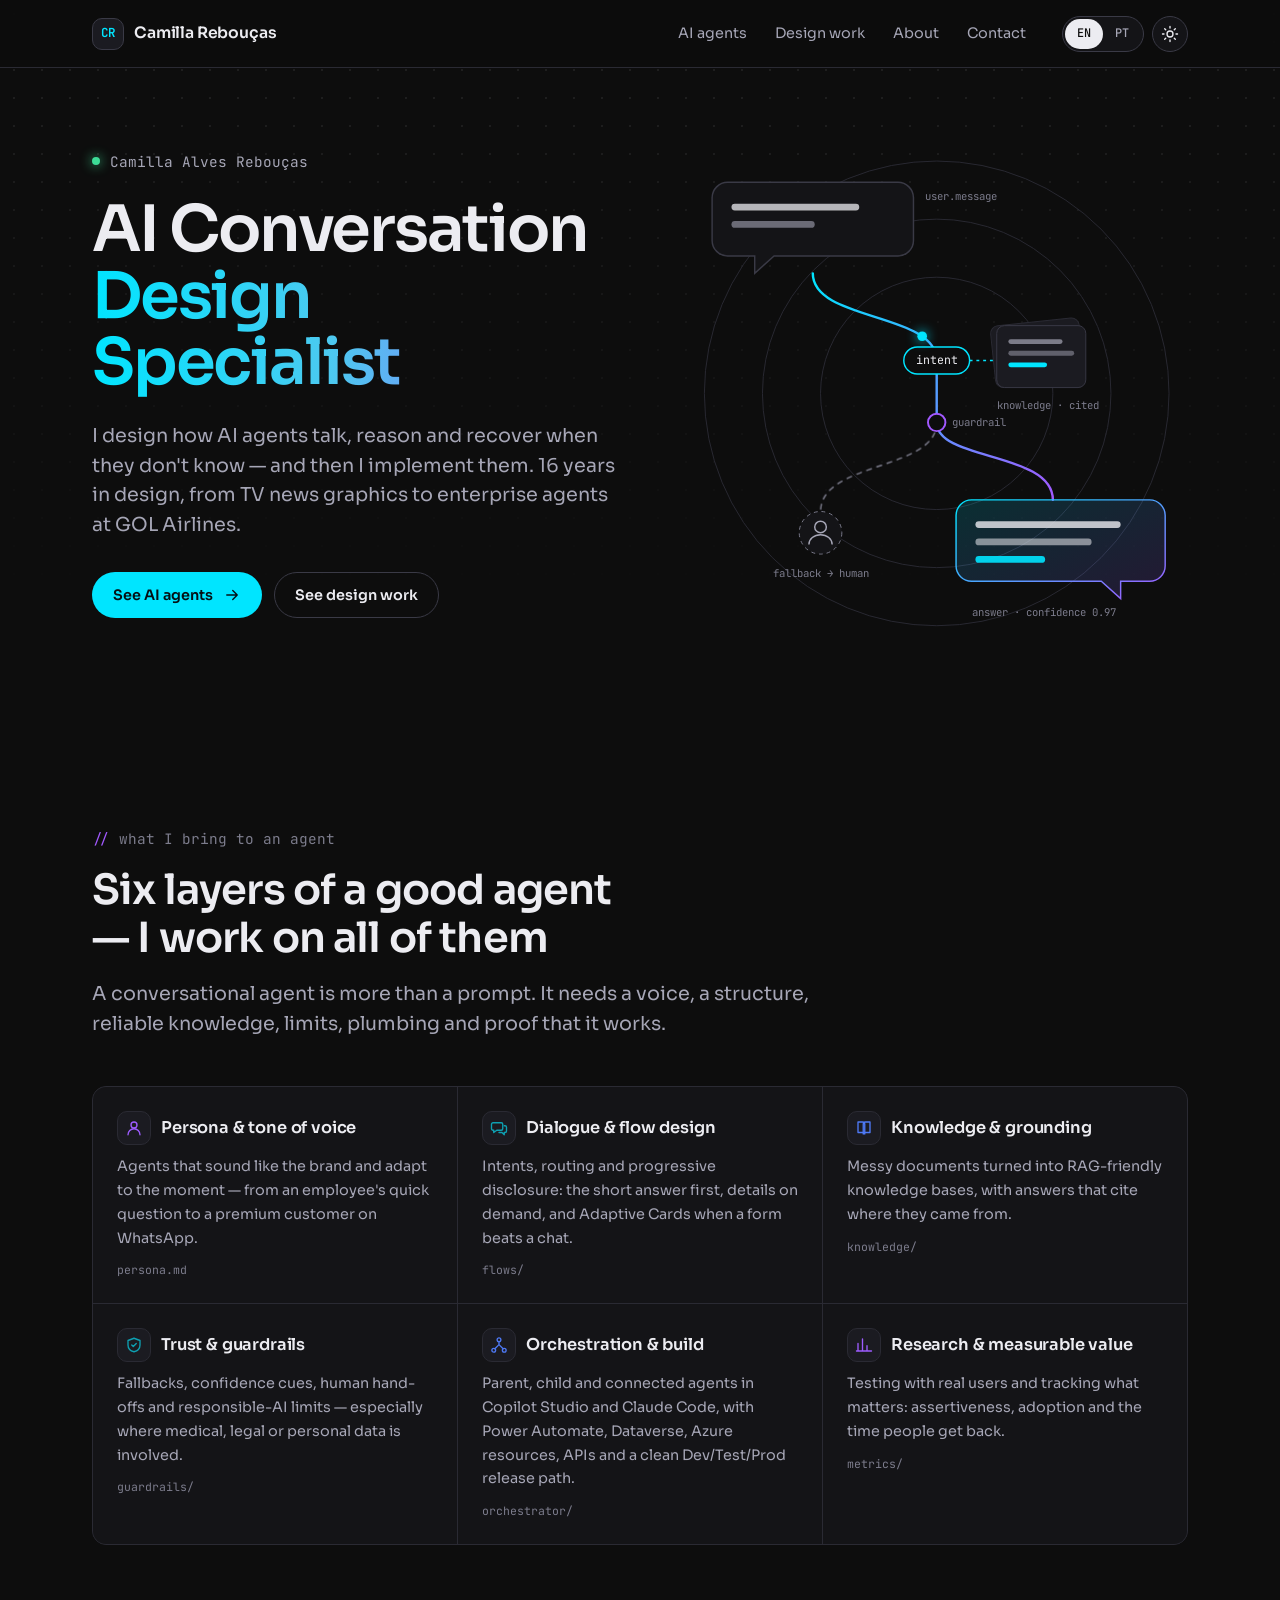
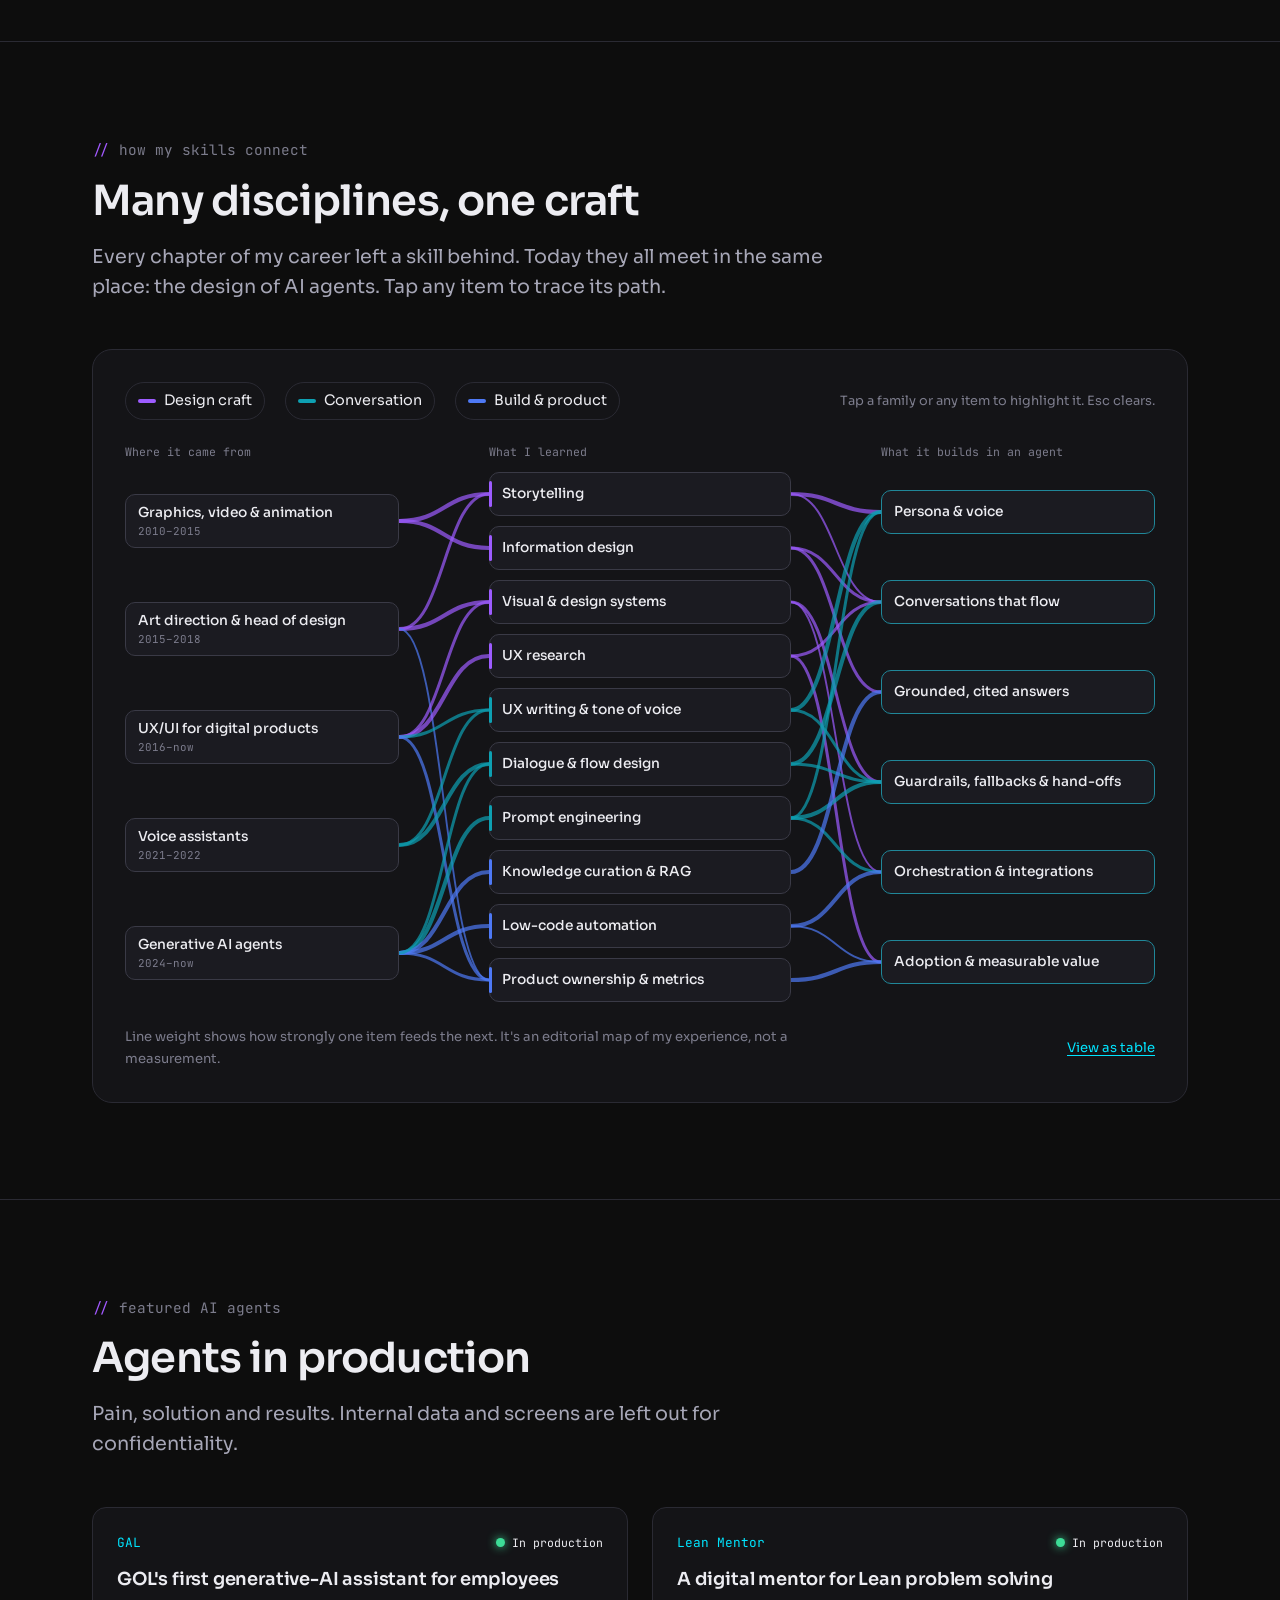
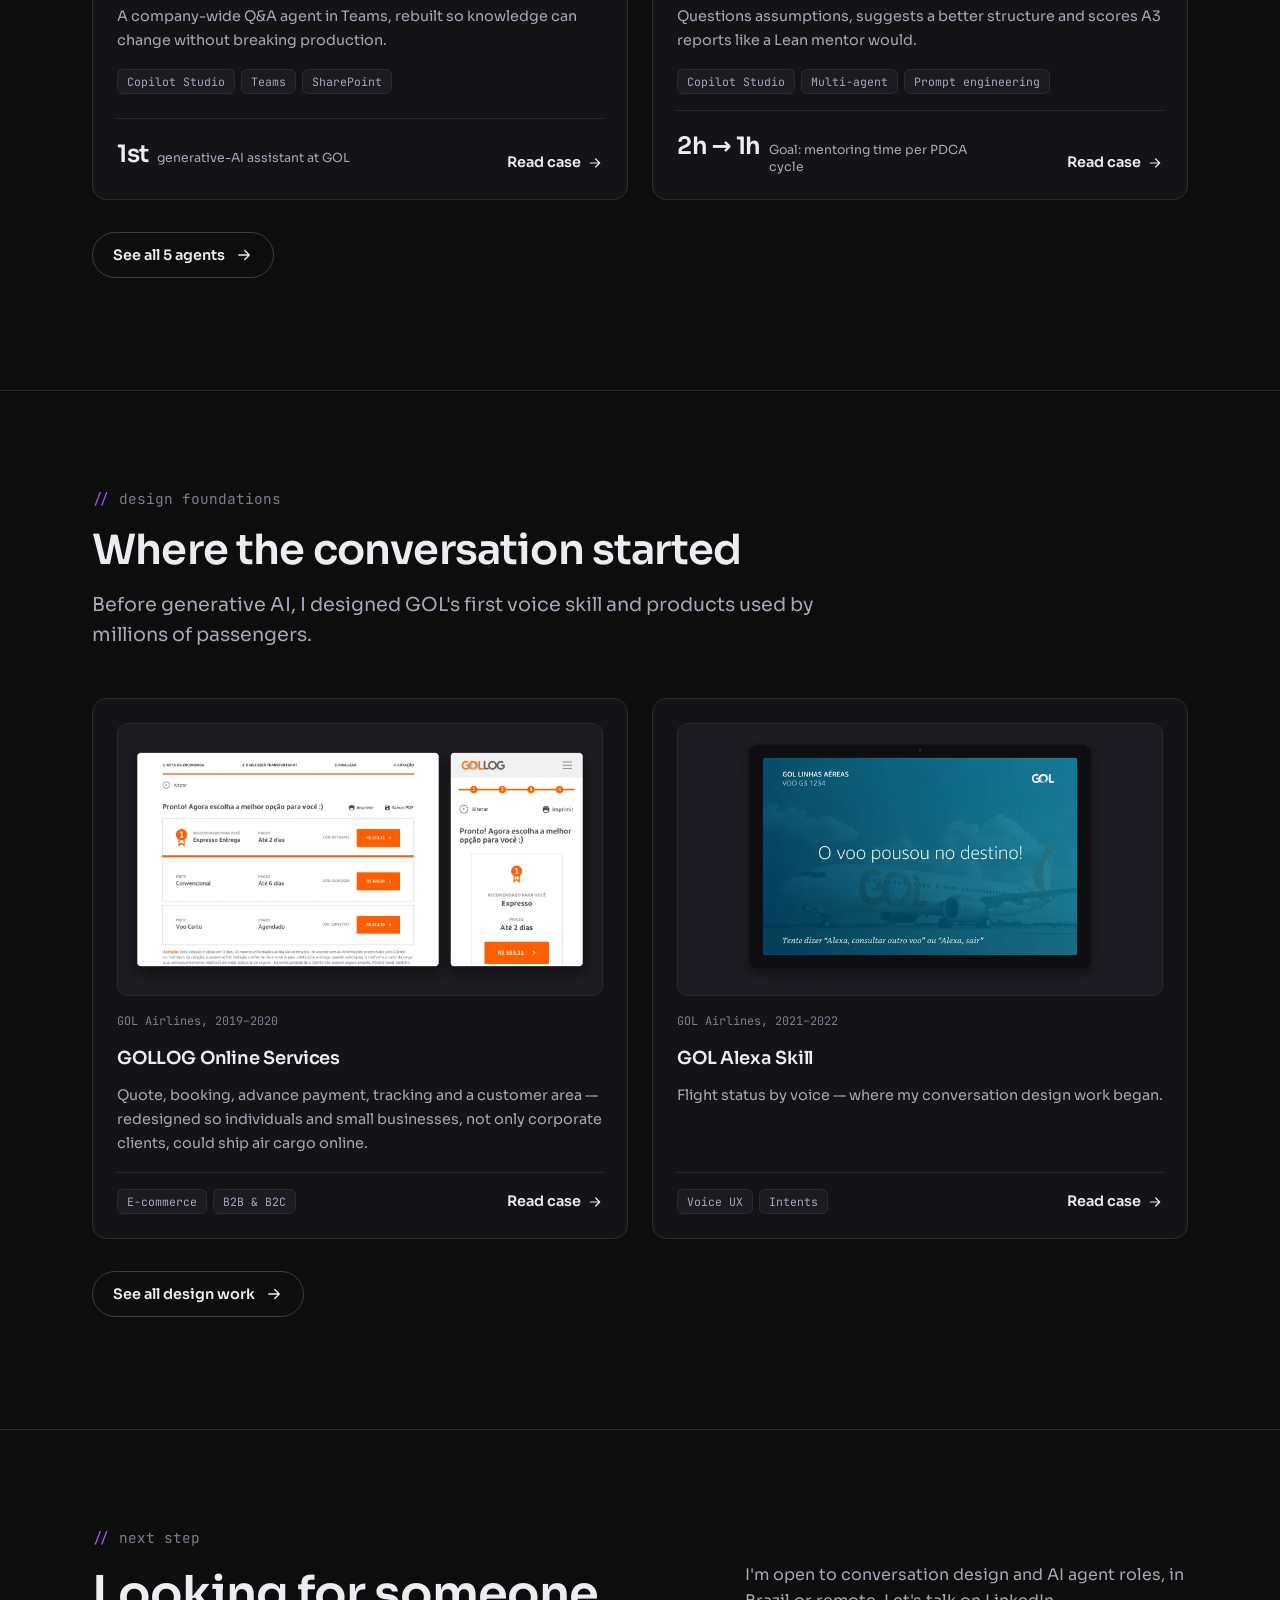
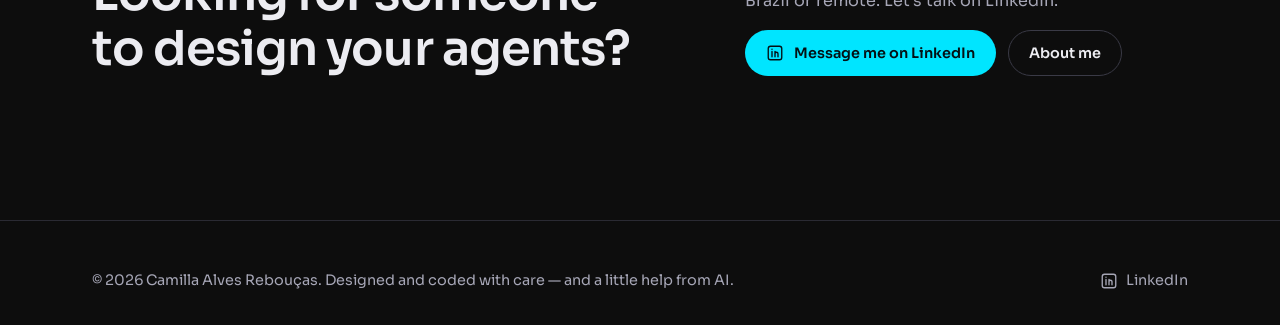
==== commit f5458a29: "Links canonical, og:url e og:image apontando para madebycamilla.github.io Co-Authored-By: Claude Opu" ====
--- a/index.html
+++ b/index.html
@@ -7,14 +7,14 @@
   <meta name="description" content="Portfolio of Camilla Alves Rebouças: conversation design and enterprise AI agents — persona, dialogue, grounding, guardrails and measurable results.">
   <meta name="author" content="Camilla Alves Rebouças">
   <meta name="theme-color" content="#0D0D0D">
-  <link rel="canonical" href="https://camomilla013.github.io/">
+  <link rel="canonical" href="https://madebycamilla.github.io/">
   <!-- Link preview (LinkedIn, WhatsApp, Slack) -->
   <meta property="og:type" content="website">
   <meta property="og:site_name" content="Camilla Rebouças">
   <meta property="og:title" content="Camilla Rebouças — AI Conversation Design Specialist">
   <meta property="og:description" content="Portfolio of Camilla Alves Rebouças: conversation design and enterprise AI agents — persona, dialogue, grounding, guardrails and measurable results.">
-  <meta property="og:url" content="https://camomilla013.github.io/">
-  <meta property="og:image" content="https://camomilla013.github.io/assets/img/og-image.png">
+  <meta property="og:url" content="https://madebycamilla.github.io/">
+  <meta property="og:image" content="https://madebycamilla.github.io/assets/img/og-image.png">
   <meta property="og:image:width" content="1200">
   <meta property="og:image:height" content="630">
   <meta name="twitter:card" content="summary_large_image">
--- a/assets/css/style.css
+++ b/assets/css/style.css
@@ -525,6 +525,28 @@
 
 .next-case { display: flex; justify-content: space-between; gap: 12px; flex-wrap: wrap; }
 
+/* Case cover and screens gallery (UX/UI cases) */
+.case-cover { margin: var(--s4) 0 0; background: #1C1C22; }
+.gallery { display: grid; gap: var(--s4); }
+.gallery figure { margin: 0; }
+.gallery a { display: block; border-radius: 10px; overflow: hidden; border: 1px solid var(--line); background: #1C1C22; }
+.gallery a:focus-visible { outline: 2px solid var(--cyan); outline-offset: 3px; }
+.gallery img { display: block; width: 100%; height: auto; aspect-ratio: 16 / 9; transition: transform .35s ease; }
+.gallery a:hover img { transform: scale(1.015); }
+.gallery img.is-natural { aspect-ratio: auto; }
+.quotes { margin-top: var(--s4); display: grid; gap: var(--s2); }
+.quotes h3 { font-size: var(--fs-md); margin: 0 0 4px; }
+.quote { margin: 0; padding: var(--s2) var(--s3); background: var(--surface); border: 1px solid var(--line); border-left: 3px solid var(--cyan); border-radius: var(--radius-sm); }
+.quote p { margin: 0; font-size: var(--fs-md); line-height: 1.5; }
+.quote footer { margin-top: 8px; font-family: var(--mono); font-size: .75rem; color: var(--faint); }
+.gallery figcaption { margin-top: 10px; font-size: var(--fs-sm); color: var(--muted); line-height: 1.55; max-width: 68ch; }
+.case-article, .case-more { margin-top: var(--s3); }
+.case-proto { margin-top: var(--s3); display: flex; flex-wrap: wrap; align-items: center; justify-content: space-between; gap: var(--s2) var(--s3); padding: var(--s3); background: color-mix(in srgb, var(--cyan) 8%, var(--surface)); border: 1px solid color-mix(in srgb, var(--cyan) 45%, transparent); border-radius: var(--radius); }
+.case-proto__text { flex: 1 1 260px; }
+.case-proto__text p { margin: 6px 0 0; color: var(--muted); font-size: var(--fs-sm); }
+.case-proto .btn { flex: 0 0 auto; }
+@media (prefers-reduced-motion: reduce) { .gallery img { transition: none; } .gallery a:hover img { transform: none; } }
+
 /* About */
 .about-intro { display: grid; gap: var(--s4); align-items: start; }
 @media (min-width: 860px) { .about-intro { grid-template-columns: 220px 1fr; gap: var(--s5); } }
@@ -552,6 +574,7 @@
 .toolkit__group[data-cluster="craft"] { --c: var(--viz-craft); }
 .toolkit__group[data-cluster="talk"] { --c: var(--viz-talk); }
 .toolkit__group[data-cluster="build"] { --c: var(--viz-build); }
+.toolkit__group p { color: var(--muted); font-size: var(--fs-sm); margin: calc(var(--s2) * -0.5) 0 var(--s2); }
 .toolkit__items { display: flex; flex-wrap: wrap; gap: 8px; }
 .toolkit__items span { font-size: .84rem; padding: 7px 12px; border-radius: 8px; background: var(--surface-2); border: 1px solid var(--line); transition: border-color .2s, box-shadow .2s; }
 .toolkit__items span:hover { border-color: var(--c); box-shadow: 0 0 14px -4px var(--c); }
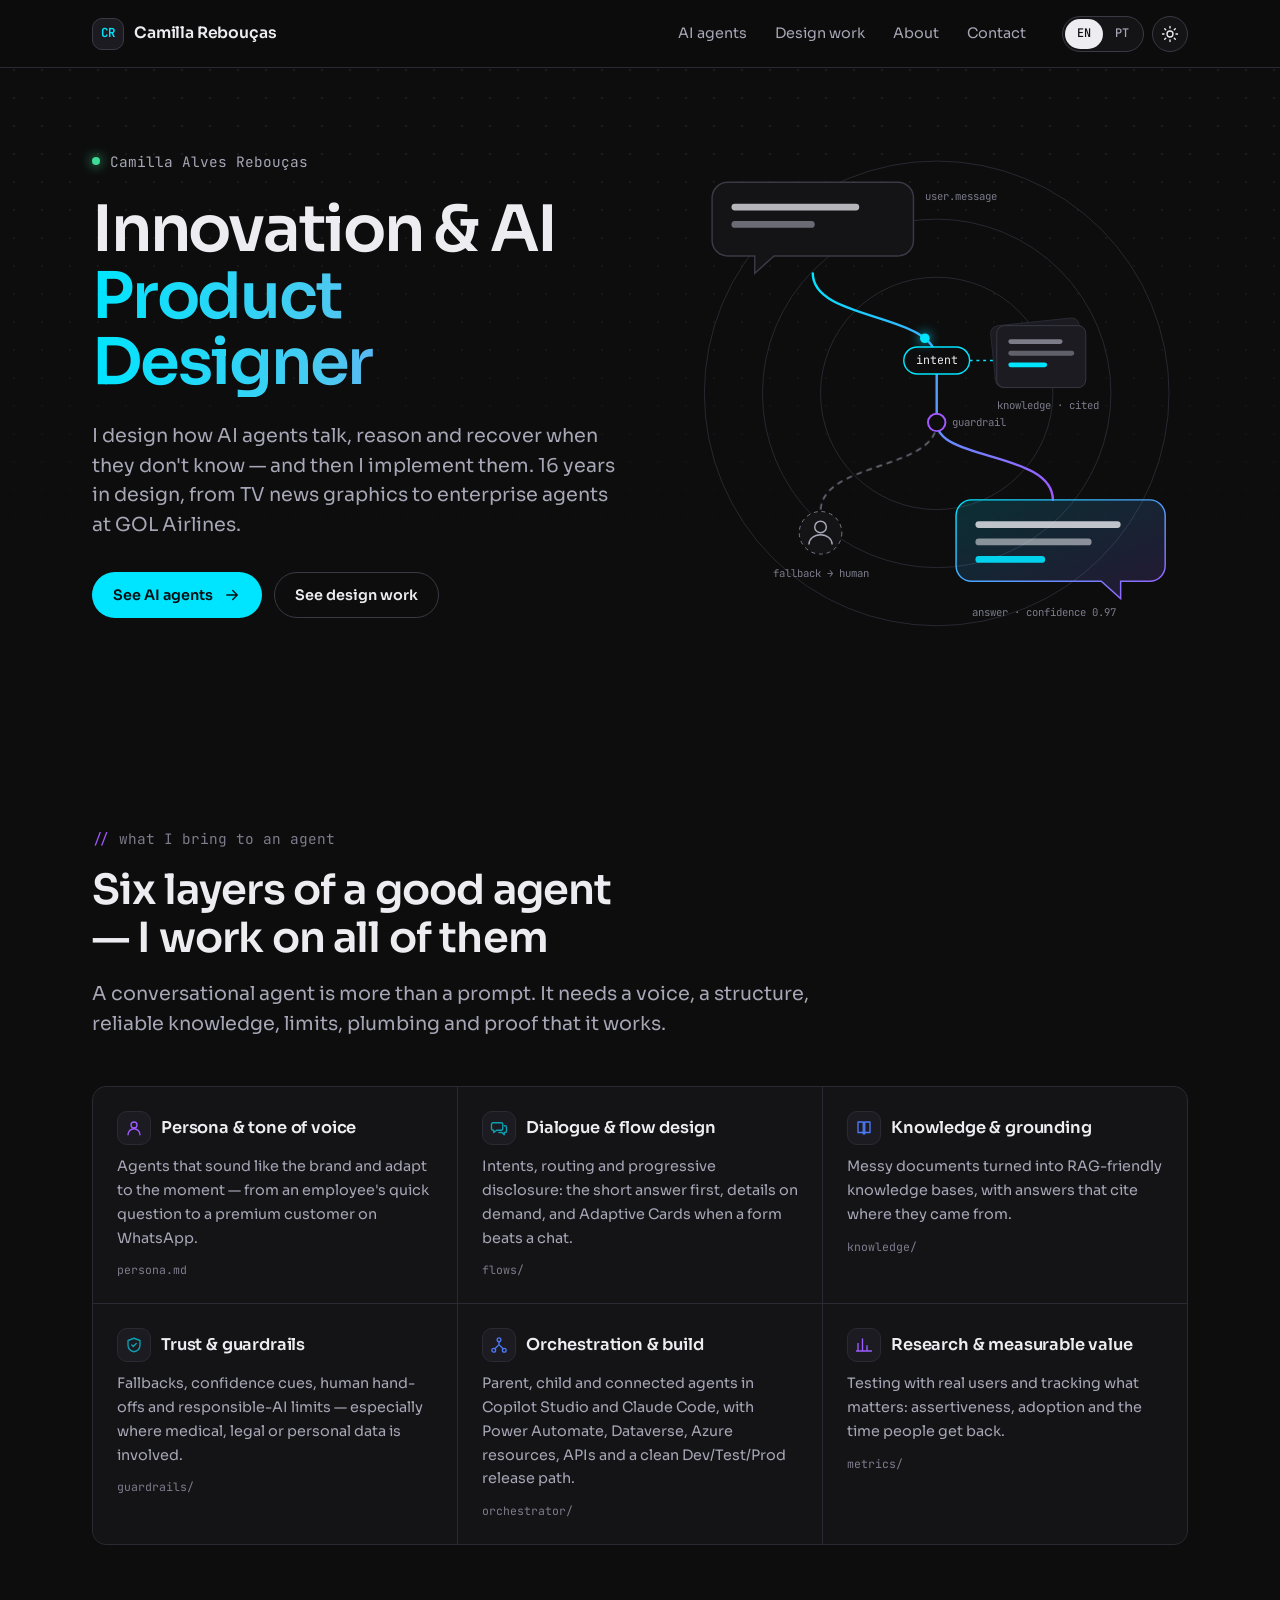
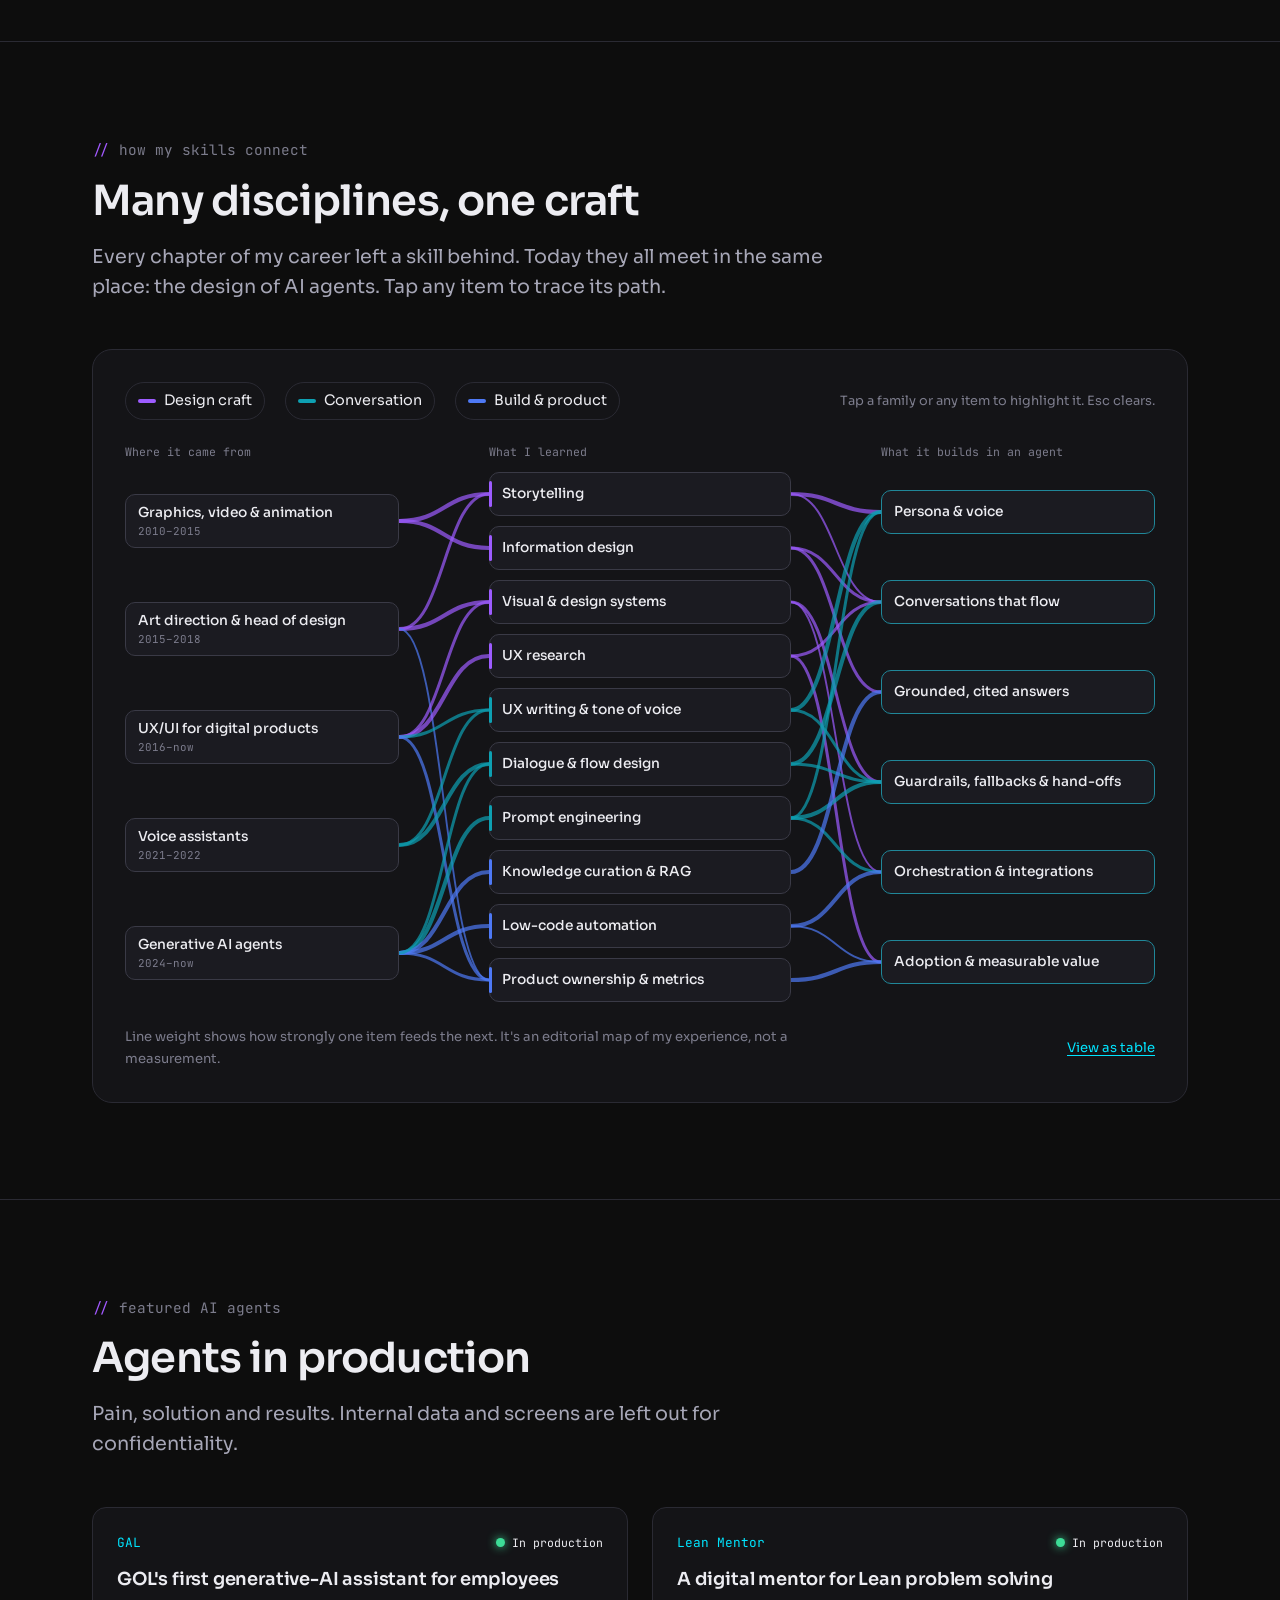
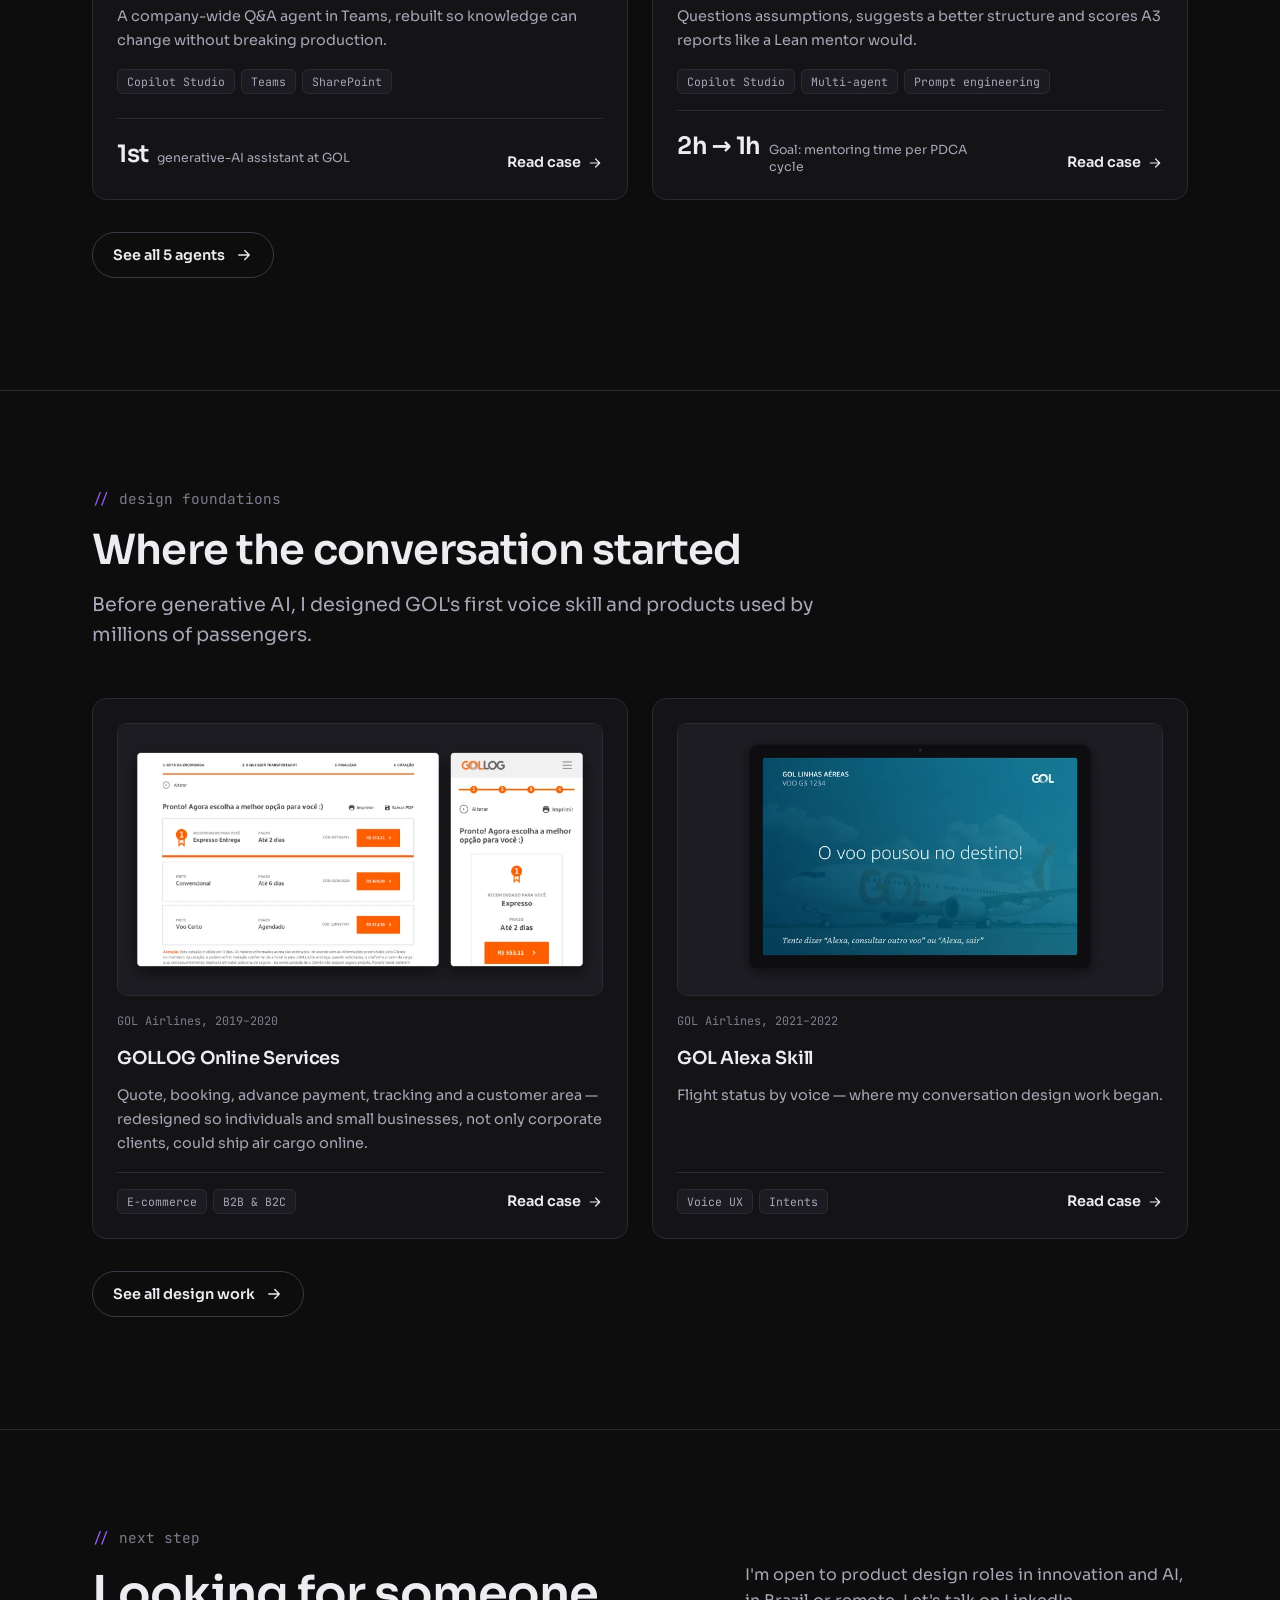
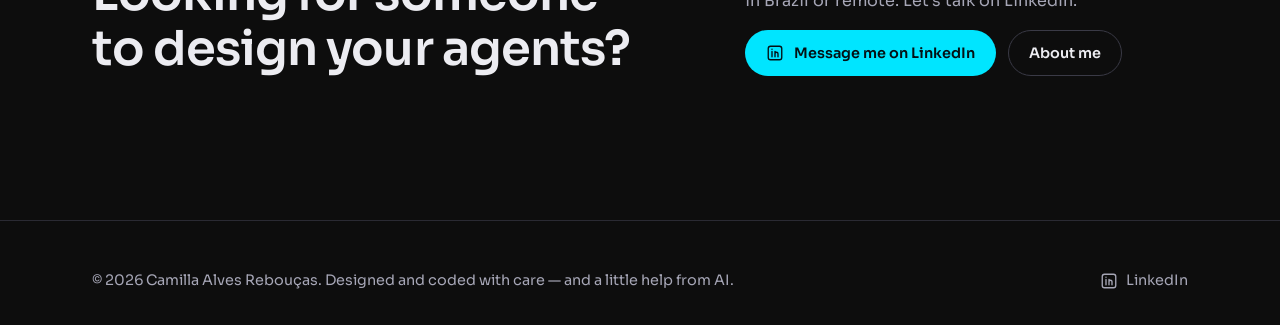
==== commit fc8eeb80: "Atualiza título para Designer de Produtos de Inovação e IA (home, about, contact e aba do navegador)" ====
--- a/index.html
+++ b/index.html
@@ -3,16 +3,16 @@
 <head>
   <meta charset="utf-8">
   <meta name="viewport" content="width=device-width, initial-scale=1">
-  <title>Camilla Rebouças — AI Conversation Design Specialist</title>
-  <meta name="description" content="Portfolio of Camilla Alves Rebouças: conversation design and enterprise AI agents — persona, dialogue, grounding, guardrails and measurable results.">
+  <title>Camilla Rebouças — Innovation &amp; AI Product Designer</title>
+  <meta name="description" content="Portfolio of Camilla Alves Rebouças, innovation and AI product designer: digital products and enterprise AI agents, from discovery to measurable results.">
   <meta name="author" content="Camilla Alves Rebouças">
   <meta name="theme-color" content="#0D0D0D">
   <link rel="canonical" href="https://madebycamilla.github.io/">
   <!-- Link preview (LinkedIn, WhatsApp, Slack) -->
   <meta property="og:type" content="website">
   <meta property="og:site_name" content="Camilla Rebouças">
-  <meta property="og:title" content="Camilla Rebouças — AI Conversation Design Specialist">
-  <meta property="og:description" content="Portfolio of Camilla Alves Rebouças: conversation design and enterprise AI agents — persona, dialogue, grounding, guardrails and measurable results.">
+  <meta property="og:title" content="Camilla Rebouças — Innovation &amp; AI Product Designer">
+  <meta property="og:description" content="Portfolio of Camilla Alves Rebouças, innovation and AI product designer: digital products and enterprise AI agents, from discovery to measurable results.">
   <meta property="og:url" content="https://madebycamilla.github.io/">
   <meta property="og:image" content="https://madebycamilla.github.io/assets/img/og-image.png">
   <meta property="og:image:width" content="1200">
@@ -36,7 +36,7 @@
       <div class="container">
         <div>
           <p class="hero__name"><span class="dot" aria-hidden="true"></span>Camilla Alves Rebouças</p>
-          <h1 id="hero-title"><span data-i18n="hero.l1">AI Conversation</span> <span class="line2" data-i18n="hero.l2">Design Specialist</span></h1>
+          <h1 id="hero-title"><span data-i18n="hero.l1">Innovation &amp; AI</span> <span class="line2" data-i18n="hero.l2">Product Designer</span></h1>
           <p class="hero__lede" data-i18n="hero.lede">I design how AI agents talk, reason and recover when they don't know — and then I implement them. 16 years in design, from TV news graphics to enterprise agents at GOL Airlines.</p>
           <div class="btn-row">
             <a class="btn btn--primary" href="agents.html" data-internal><span data-i18n="hero.cta1">See AI agents</span> <svg aria-hidden="true" viewBox="0 0 24 24" fill="none" stroke="currentColor" stroke-width="1.8" stroke-linecap="round" stroke-linejoin="round"><use href="#i-arrow"/></svg></a>
@@ -201,7 +201,7 @@
           <h2 id="cta-title" data-i18n="cta.title">Looking for someone to design your agents?</h2>
         </div>
         <div>
-          <p class="muted" data-i18n="cta.text">I'm open to conversation design and AI agent roles, in Brazil or remote. Let's talk on LinkedIn.</p>
+          <p class="muted" data-i18n="cta.text">I'm open to product design roles in innovation and AI, in Brazil or remote. Let's talk on LinkedIn.</p>
           <div class="btn-row">
             <a class="btn btn--primary" href="https://www.linkedin.com/in/careboucas" target="_blank" rel="noopener"><svg aria-hidden="true" viewBox="0 0 24 24" fill="none" stroke="currentColor" stroke-width="1.8" stroke-linecap="round" stroke-linejoin="round"><use href="#i-linkedin"/></svg> <span data-i18n="cta.btn">Message me on LinkedIn</span></a>
             <a class="btn btn--ghost" href="about.html" data-internal data-i18n="cta.about">About me</a>
--- a/assets/css/style.css
+++ b/assets/css/style.css
@@ -259,55 +259,9 @@
 }
 .hero__lede { font-size: var(--fs-md); color: var(--muted); max-width: 46ch; margin-bottom: var(--s4); line-height: 1.55; }
 
-.chat {
-  position: relative;
-  background: var(--surface); border: 1px solid var(--line-strong); border-radius: 20px;
-  box-shadow: 0 30px 80px -40px rgba(0, 229, 255, .35), 0 0 0 1px rgba(162, 89, 255, .08);
-  overflow: hidden;
-}
-.chat__bar {
-  display: flex; align-items: center; gap: 10px; padding: 12px 16px;
-  border-bottom: 1px solid var(--line); background: var(--surface-2);
-  font-family: var(--mono); font-size: .76rem; color: var(--muted);
-}
-.chat__avatar { width: 26px; height: 26px; border-radius: 8px; background: linear-gradient(135deg, var(--cyan), var(--purple)); display: grid; place-items: center; color: #08080B; font-weight: 700; font-size: .7rem; }
-.chat__title { color: var(--text); font-family: var(--font); font-weight: 600; font-size: .86rem; }
-.chat__online { margin-left: auto; display: inline-flex; align-items: center; gap: 6px; }
-.chat__online::before { content: ""; width: 7px; height: 7px; border-radius: 50%; background: var(--st-live); box-shadow: 0 0 8px var(--st-live); }
-.chat__body { padding: 18px 16px 8px; display: flex; flex-direction: column; gap: 14px; min-height: 360px; }
+/* terminal-style system line (used on the 404 page) */
 .chat__sys { font-family: var(--mono); font-size: .74rem; color: var(--faint); line-height: 1.7; }
 .chat__sys b { color: var(--st-live); font-weight: 500; }
-.msg { max-width: 88%; padding: 12px 14px; border-radius: 16px; font-size: .95rem; line-height: 1.55; }
-.msg p { margin: 0; }
-.msg--user { align-self: flex-end; background: color-mix(in srgb, var(--purple) 22%, var(--surface-2)); border: 1px solid color-mix(in srgb, var(--purple) 40%, transparent); border-bottom-right-radius: 4px; }
-.msg--agent { align-self: flex-start; background: var(--surface-2); border: 1px solid var(--line); border-bottom-left-radius: 4px; }
-.caret { display: inline-block; width: 8px; height: 1.05em; margin-left: 2px; vertical-align: -2px; background: var(--cyan); animation: blink 1s steps(1) infinite; }
-@keyframes blink { 50% { opacity: 0; } }
-.trace {
-  font-family: var(--mono); font-size: .72rem; color: var(--muted);
-  border: 1px dashed var(--line-strong); border-radius: 10px; padding: 10px 12px;
-  display: grid; grid-template-columns: auto 1fr; gap: 2px 12px; align-self: stretch;
-}
-.trace dt { color: var(--faint); }
-.trace dd { margin: 0; color: var(--text); }
-.trace .ok { color: var(--st-live); }
-.chips { display: flex; flex-wrap: wrap; gap: 8px; padding: 6px 16px 18px; }
-.chip {
-  display: inline-flex; align-items: center; gap: 8px; text-decoration: none;
-  font-size: .84rem; font-weight: 500; padding: 9px 14px; border-radius: 999px; min-height: 40px;
-  border: 1px solid color-mix(in srgb, var(--cyan) 55%, transparent); color: var(--text);
-  background: color-mix(in srgb, var(--cyan) 8%, transparent);
-  transition: background .2s, box-shadow .2s;
-}
-.chip:hover { background: color-mix(in srgb, var(--cyan) 18%, transparent); box-shadow: var(--glow); }
-.chat [data-step] { transition: opacity .35s ease, transform .35s ease; }
-.chat [data-step].is-hidden { opacity: 0; transform: translateY(6px); }
-.chat__input {
-  display: flex; align-items: center; gap: 10px; margin: 0 16px 16px; padding: 10px 14px;
-  border: 1px solid var(--line); border-radius: 12px; color: var(--faint); font-size: .84rem;
-}
-.chat__input span { flex: 1; }
-.chat__input svg { width: 16px; height: 16px; }
 
 /* 6. CARDS & STATUS -------------------------------------------------------- */
 .card {
@@ -580,7 +534,7 @@
 .toolkit__items span:hover { border-color: var(--c); box-shadow: 0 0 14px -4px var(--c); }
 
 .edu { list-style: none; padding: 0; margin: 0; display: grid; gap: 1px; background: var(--line); border: 1px solid var(--line); border-radius: var(--radius); overflow: hidden; }
-.edu li { background: var(--surface); padding: 14px 18px; display: flex; flex-wrap: wrap; justify-content: space-between; gap: 4px 16px; font-size: var(--fs-sm); }
+.edu li { background: var(--surface); padding: 14px 18px; display: flex; flex-direction: column; gap: 4px; font-size: var(--fs-sm); }
 .edu li span { color: var(--muted); }
 
 /* Contact */
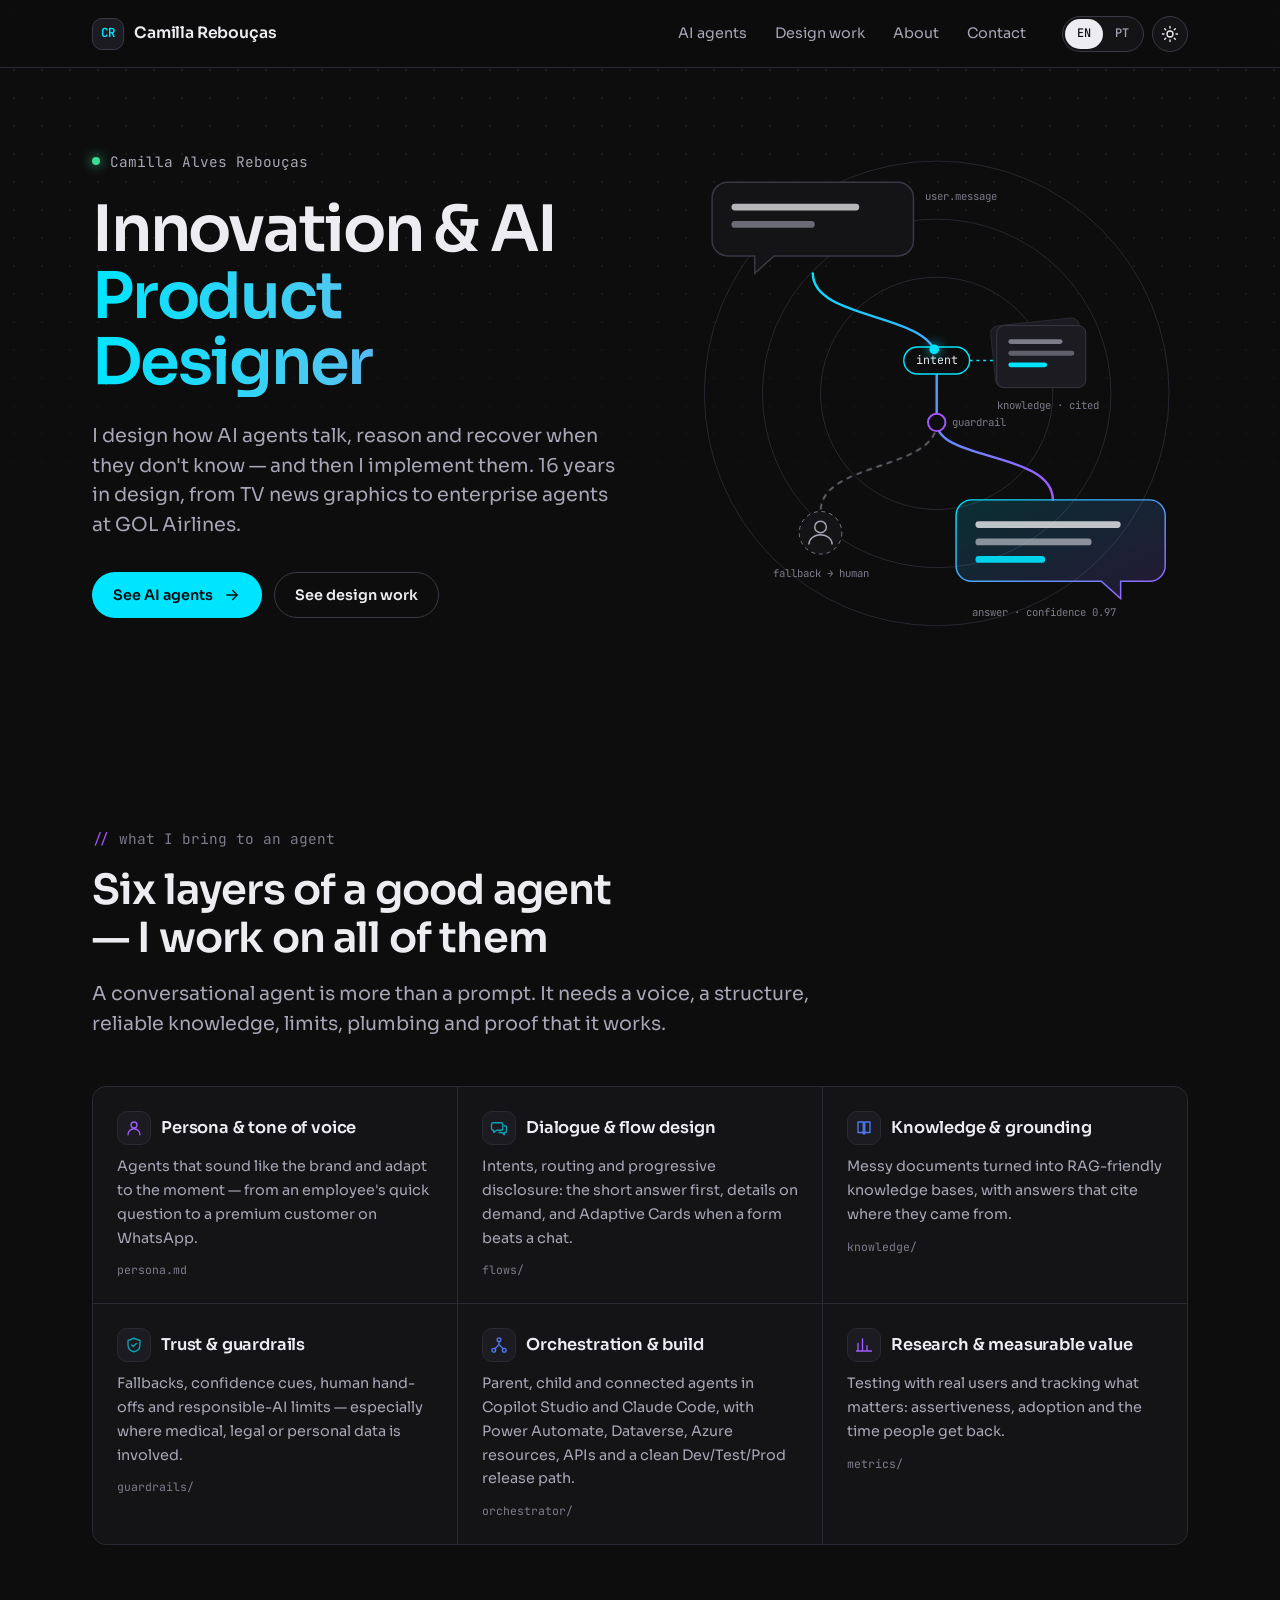
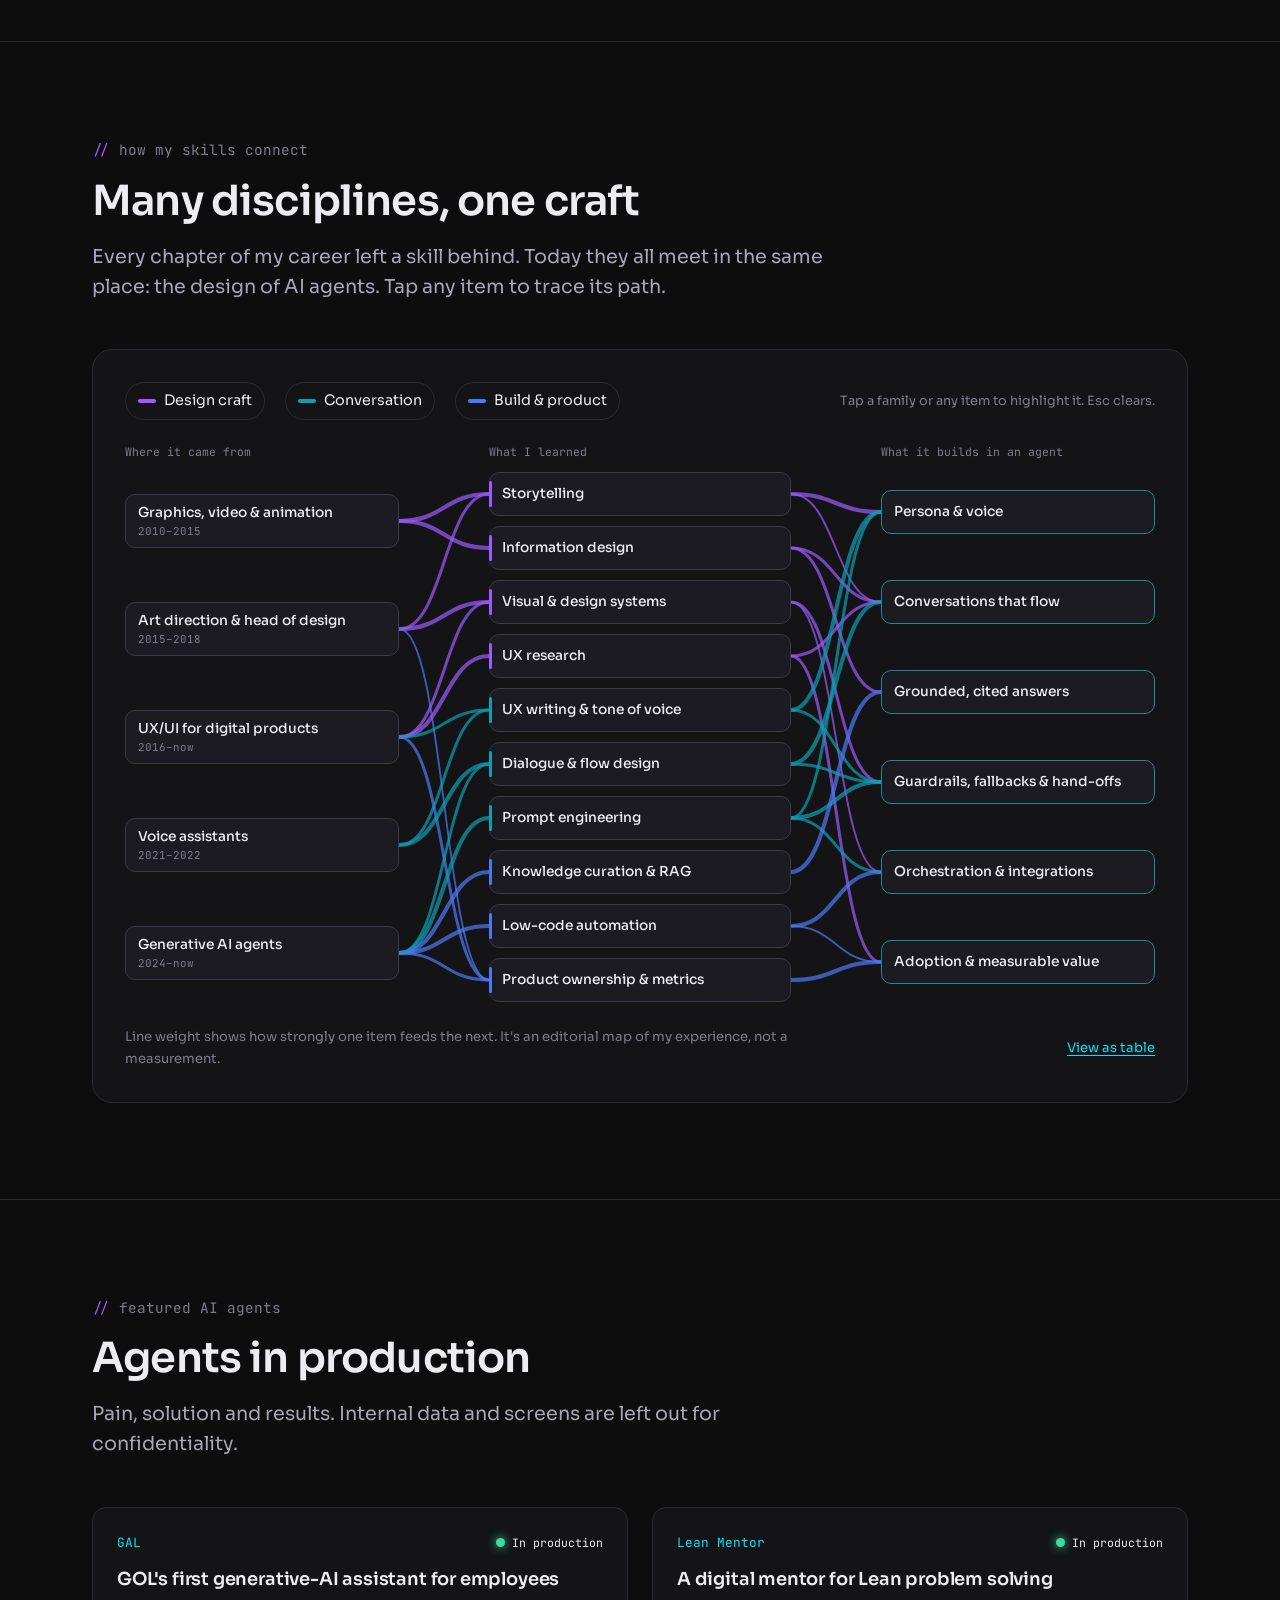
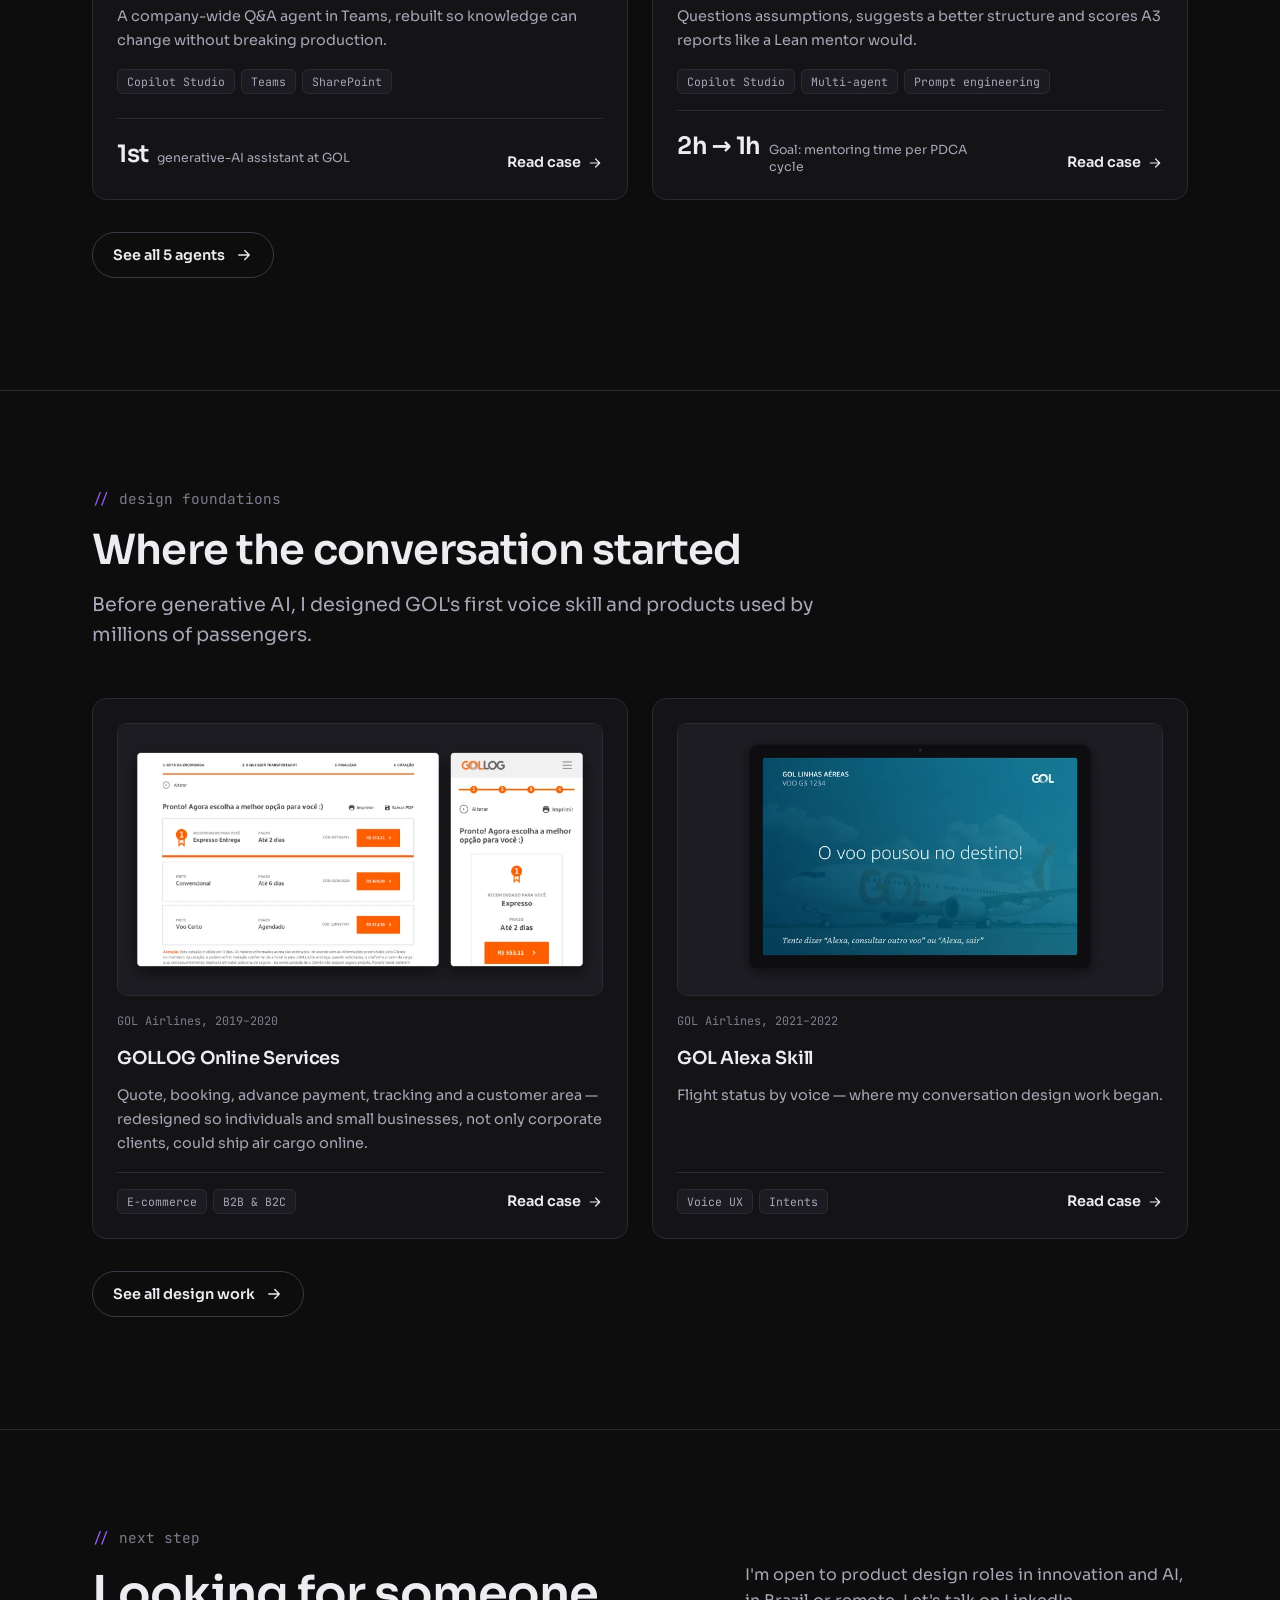
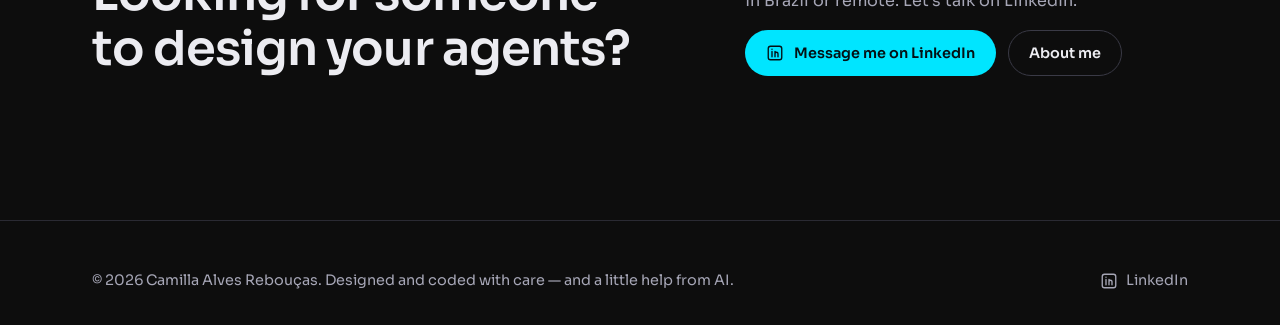
==== commit e3a9f3d2: "Atualiza imagem de compartilhamento para Innovation & AI Product Designer Co-Authored-By: Claude Opu" ====
--- a/index.html
+++ b/index.html
@@ -14,7 +14,7 @@
   <meta property="og:title" content="Camilla Rebouças — Innovation &amp; AI Product Designer">
   <meta property="og:description" content="Portfolio of Camilla Alves Rebouças, innovation and AI product designer: digital products and enterprise AI agents, from discovery to measurable results.">
   <meta property="og:url" content="https://madebycamilla.github.io/">
-  <meta property="og:image" content="https://madebycamilla.github.io/assets/img/og-image.png">
+  <meta property="og:image" content="https://madebycamilla.github.io/assets/img/og-image.png?v=2">
   <meta property="og:image:width" content="1200">
   <meta property="og:image:height" content="630">
   <meta name="twitter:card" content="summary_large_image">
